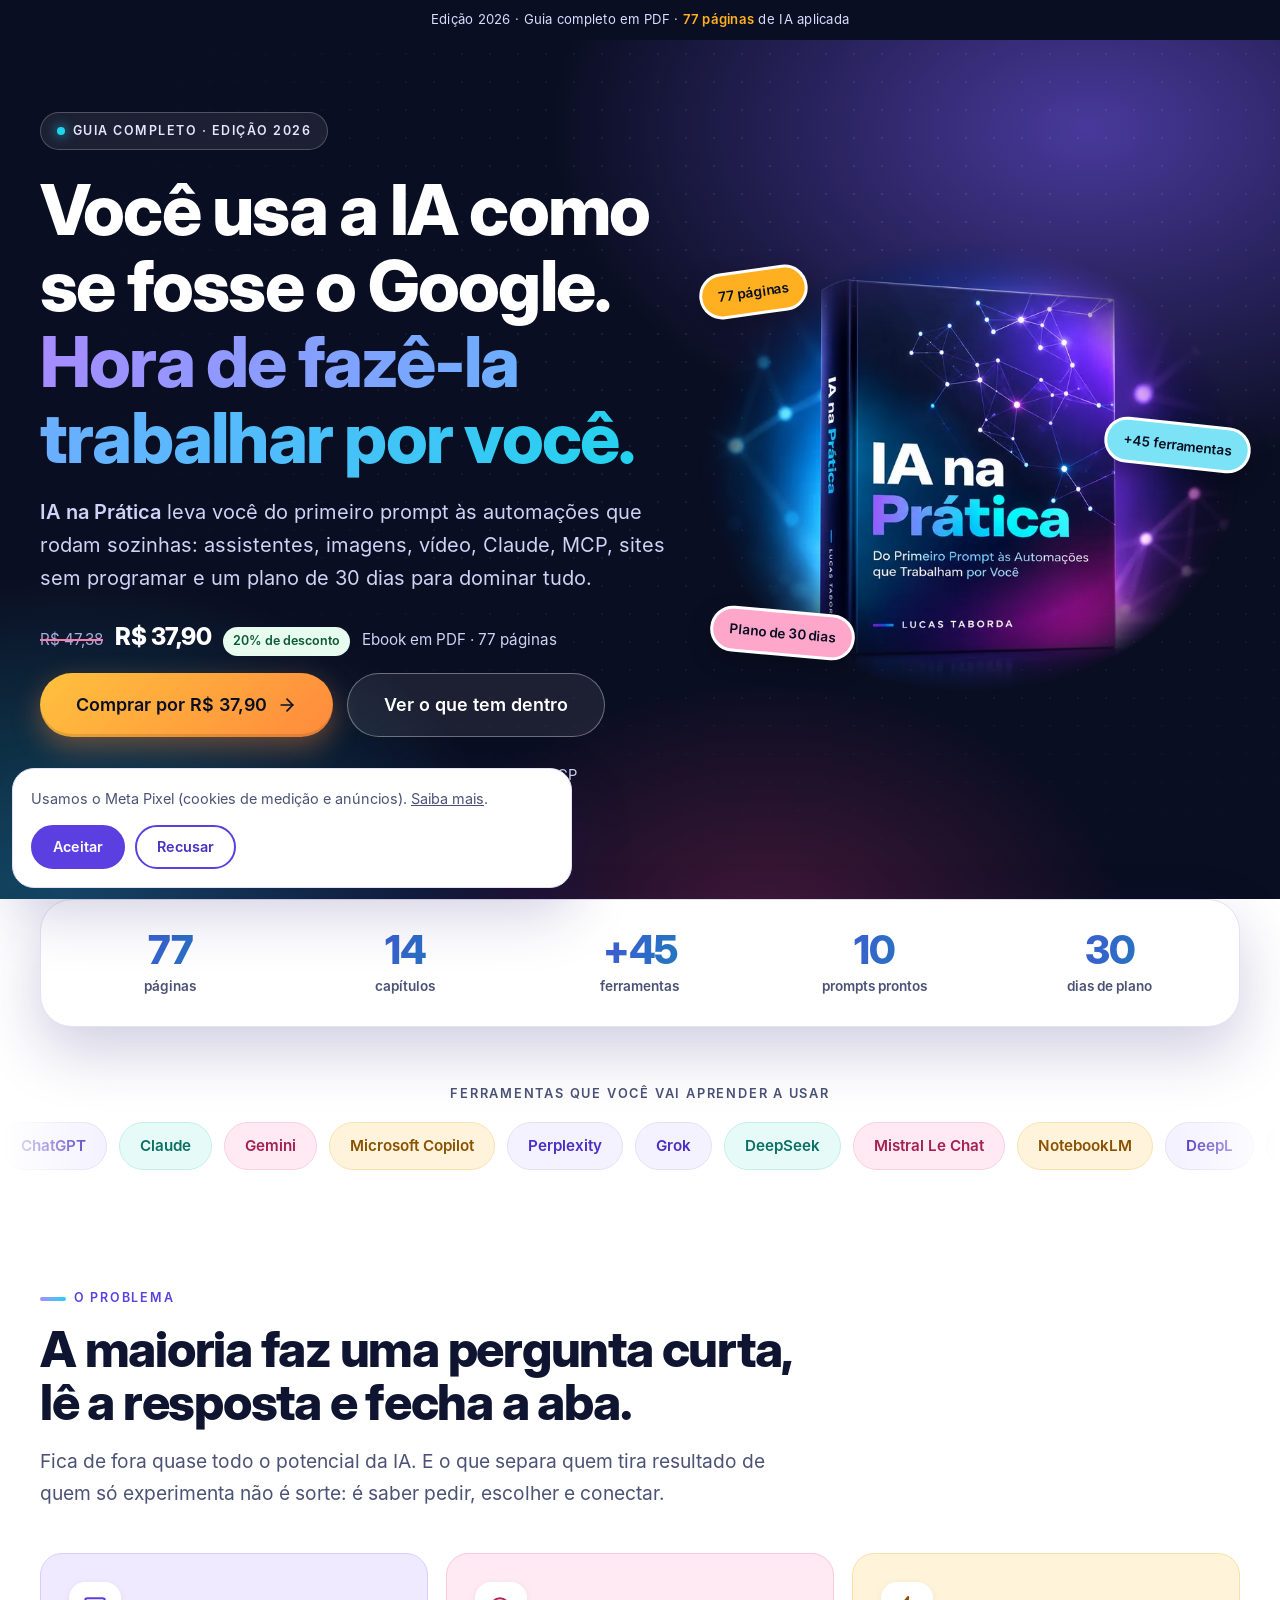
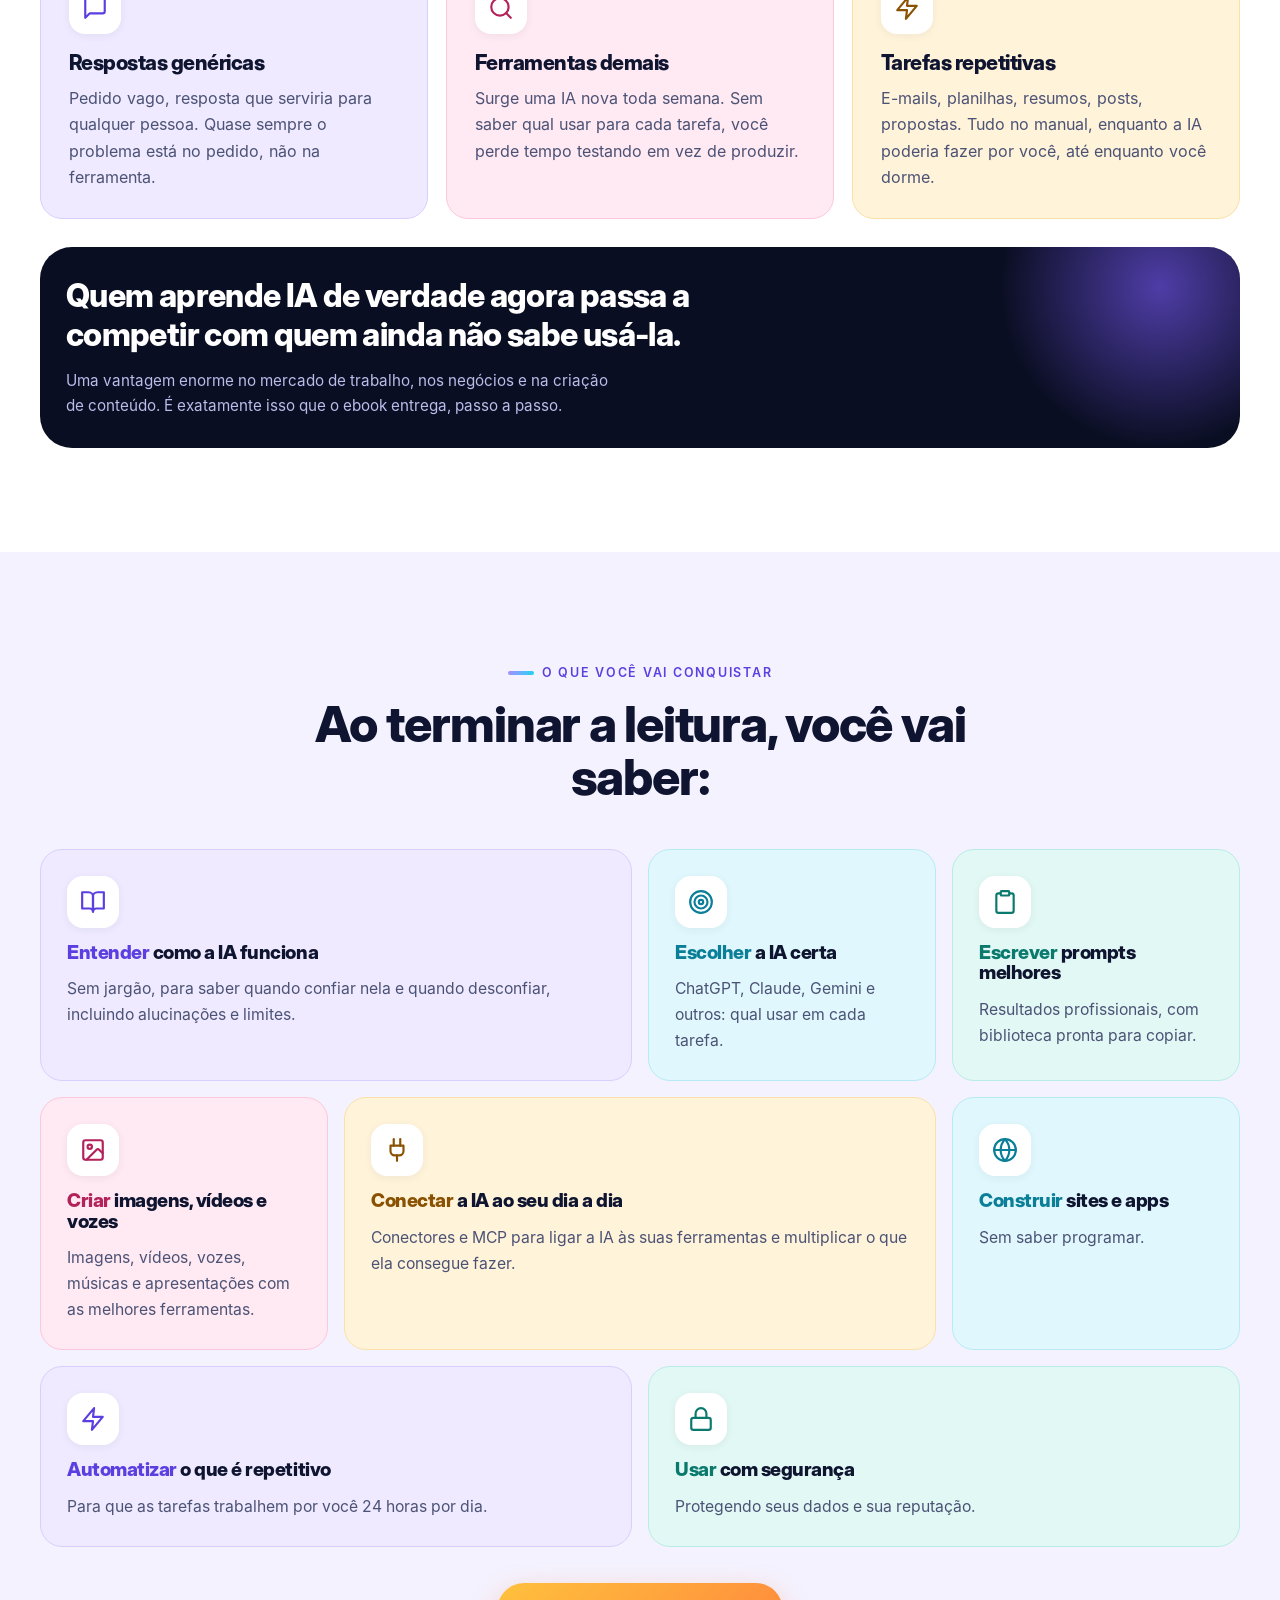
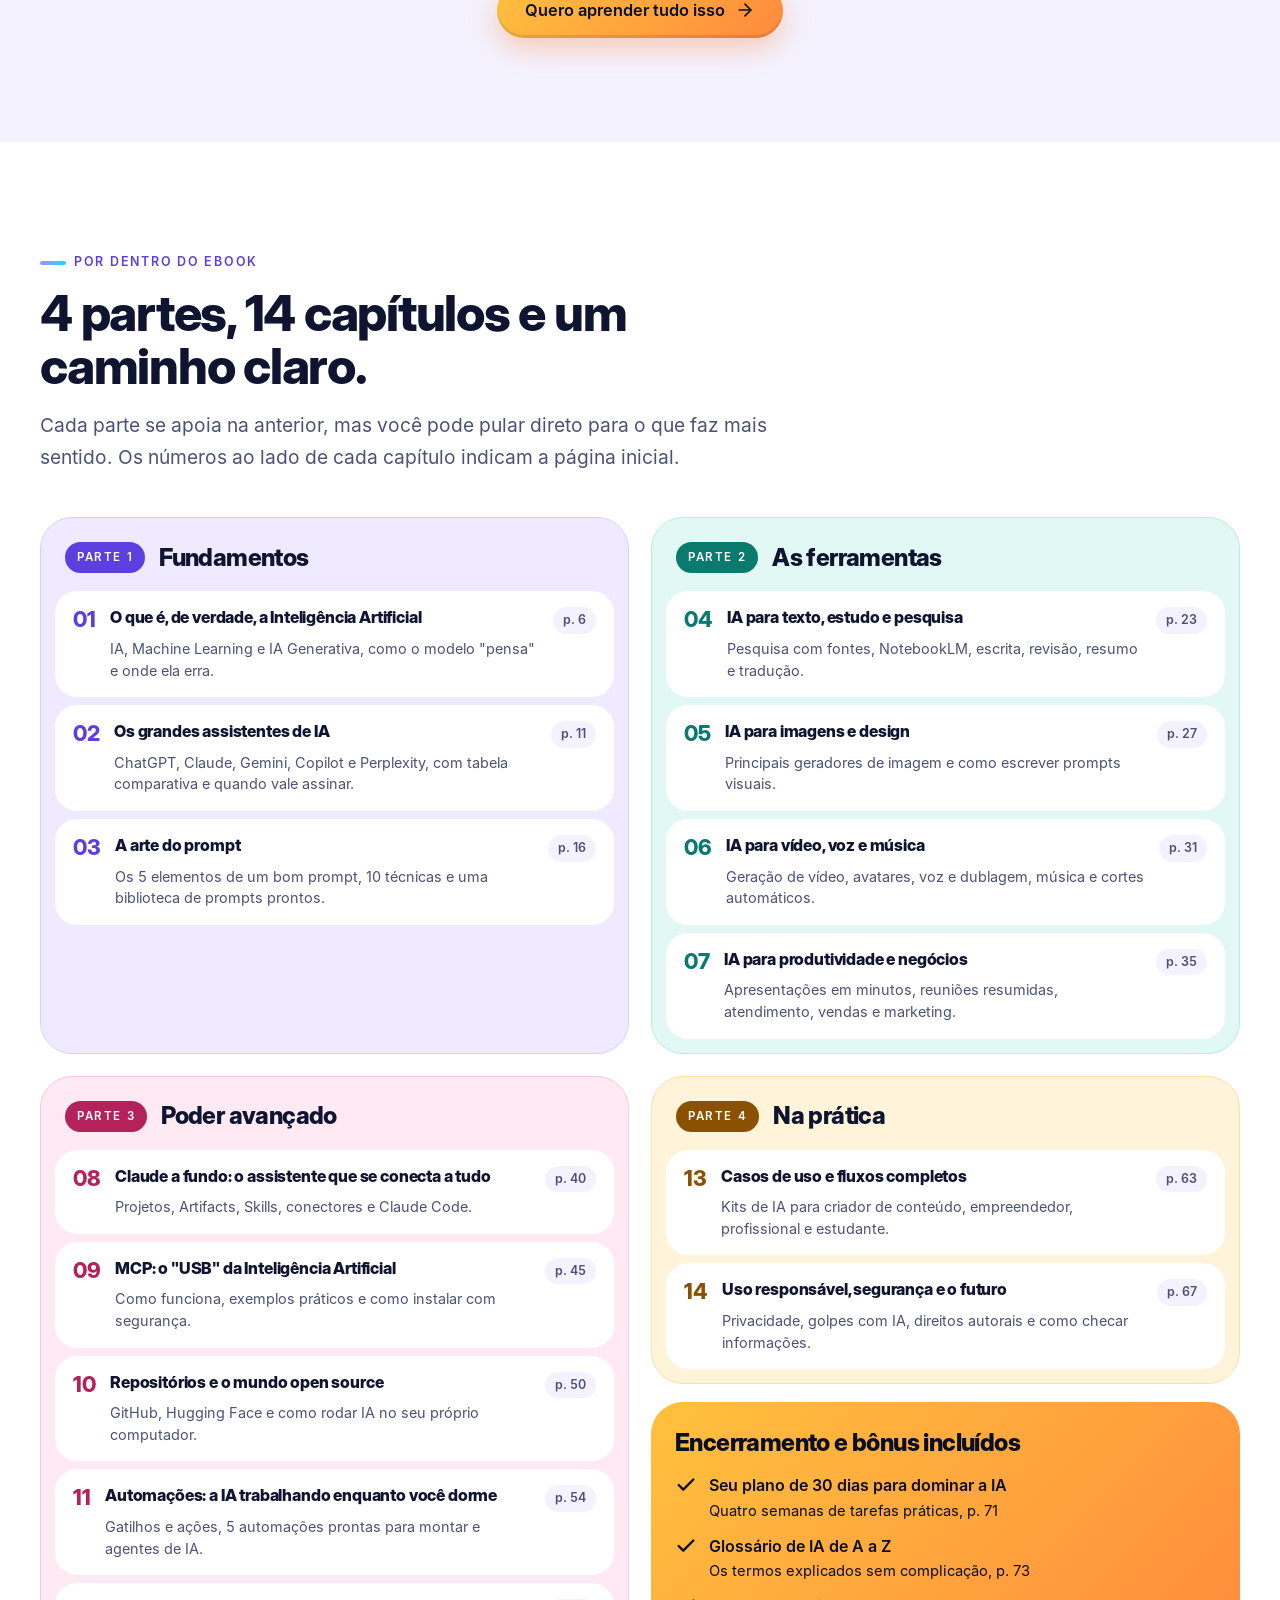
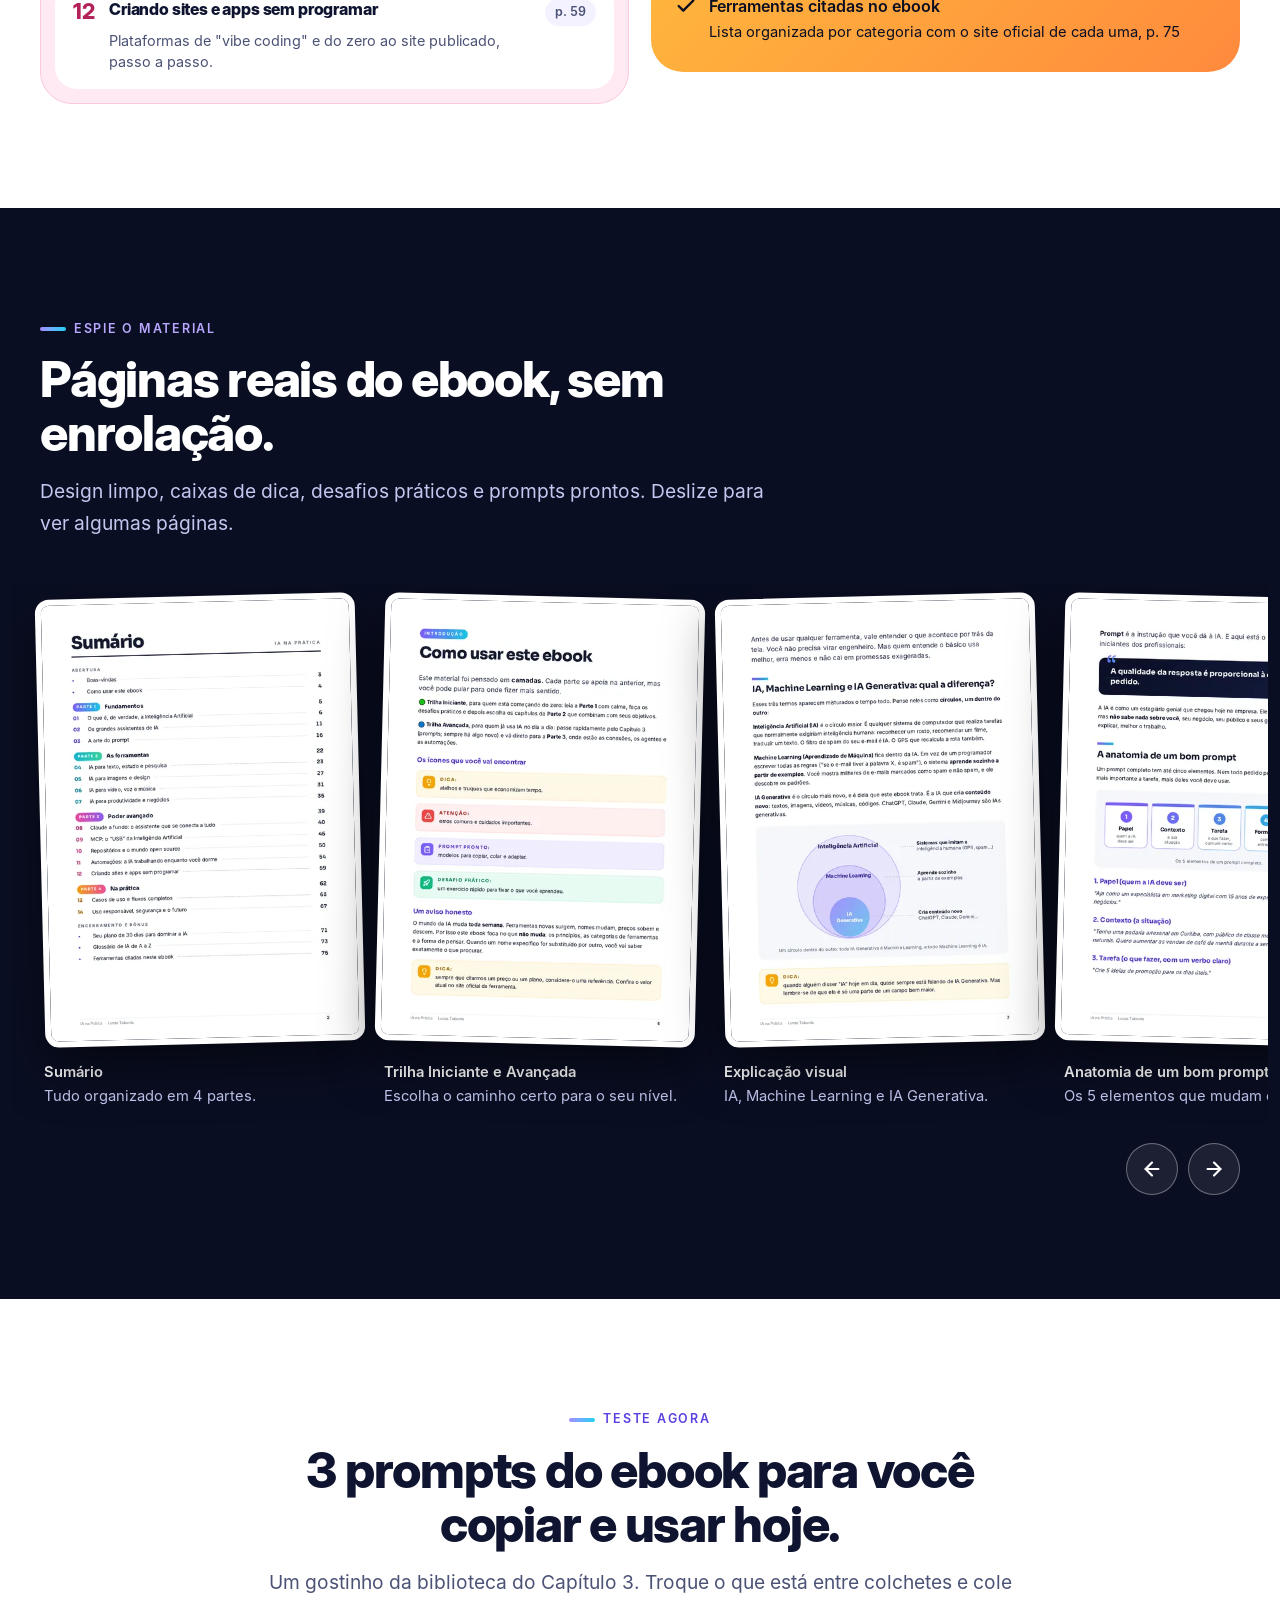
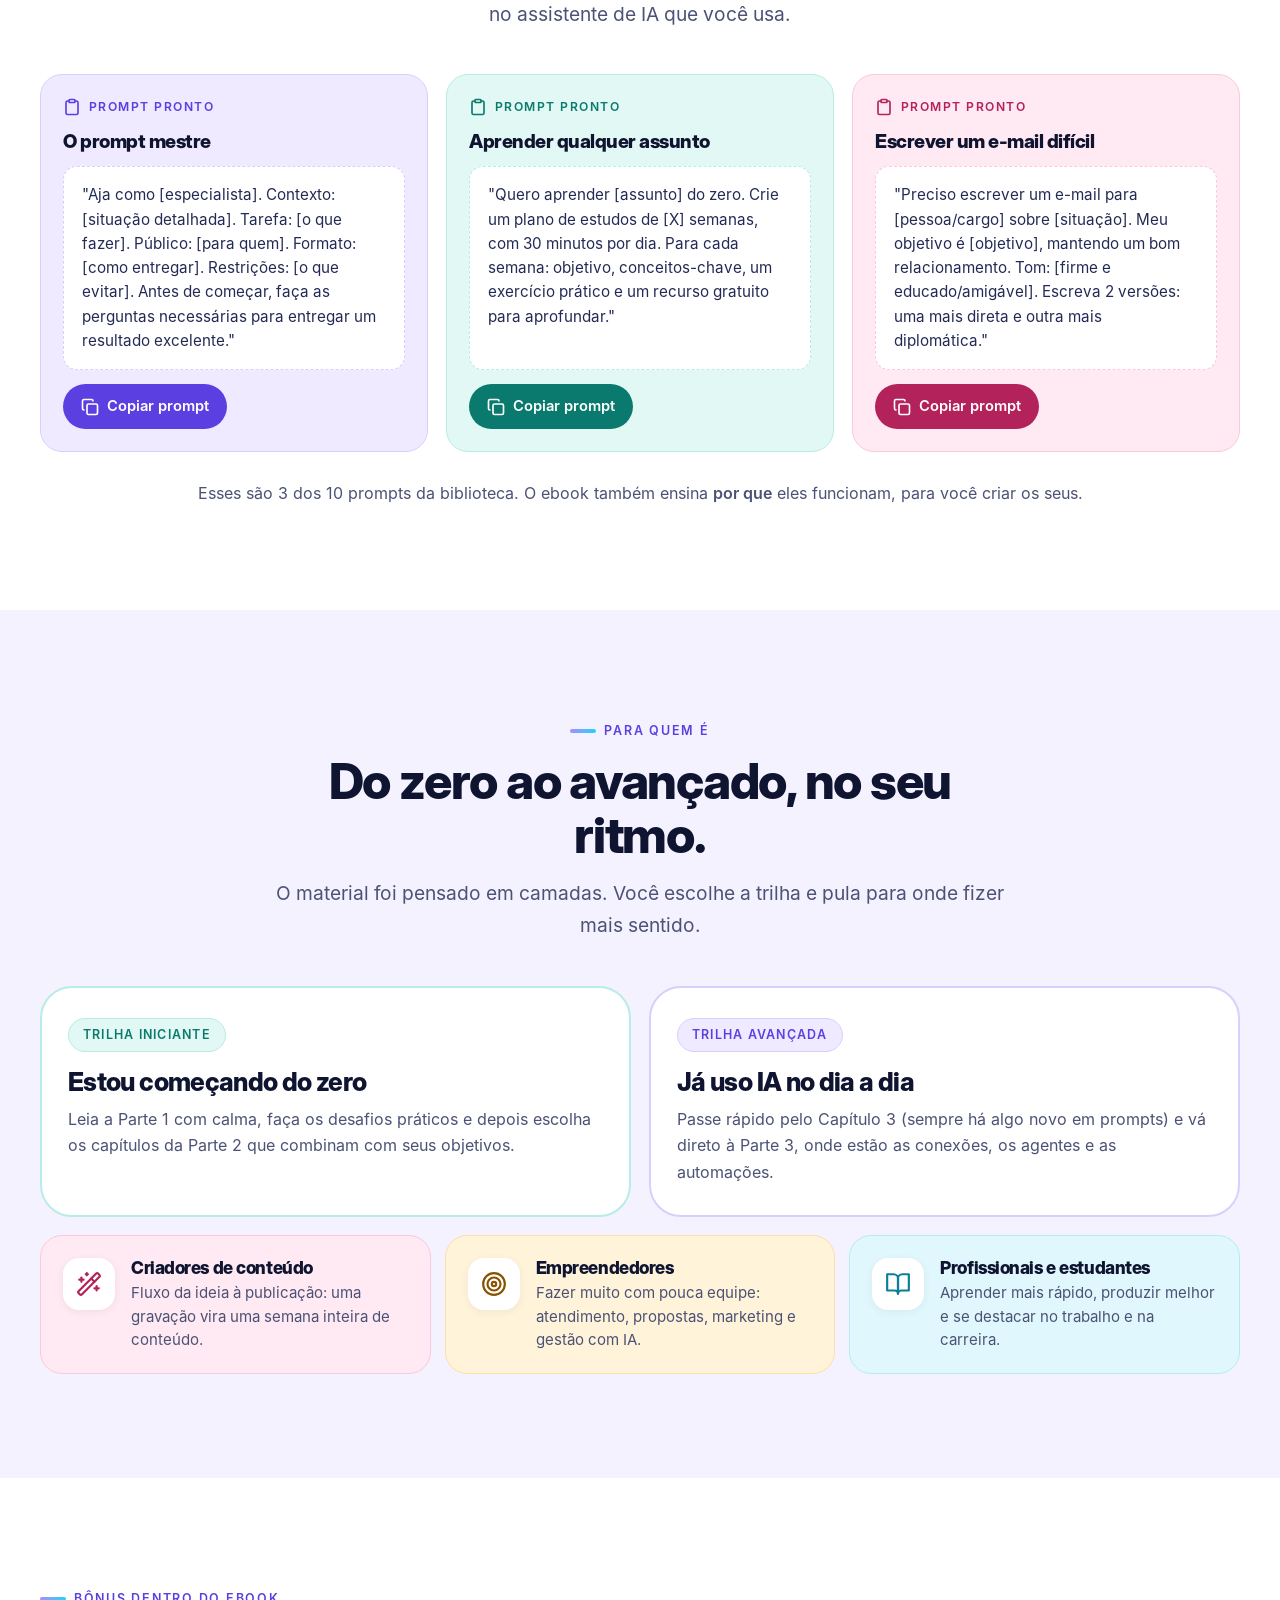
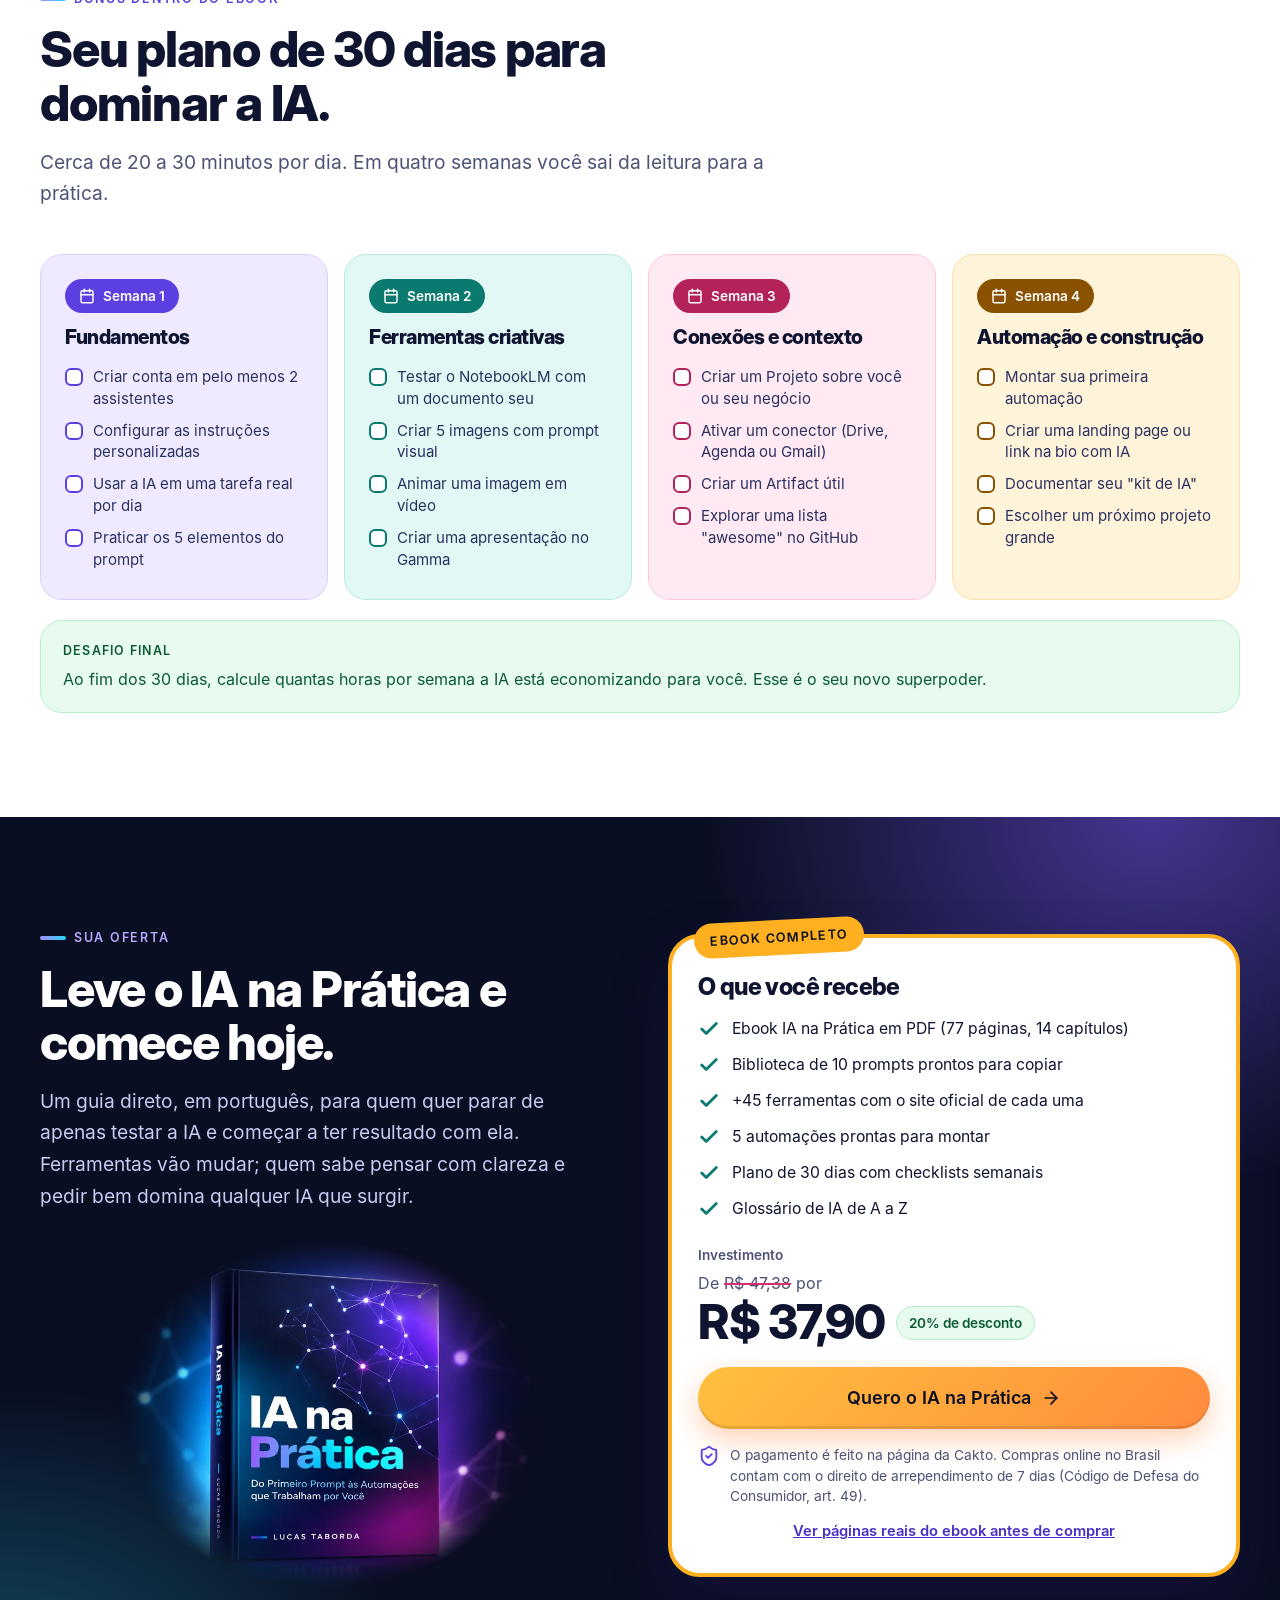
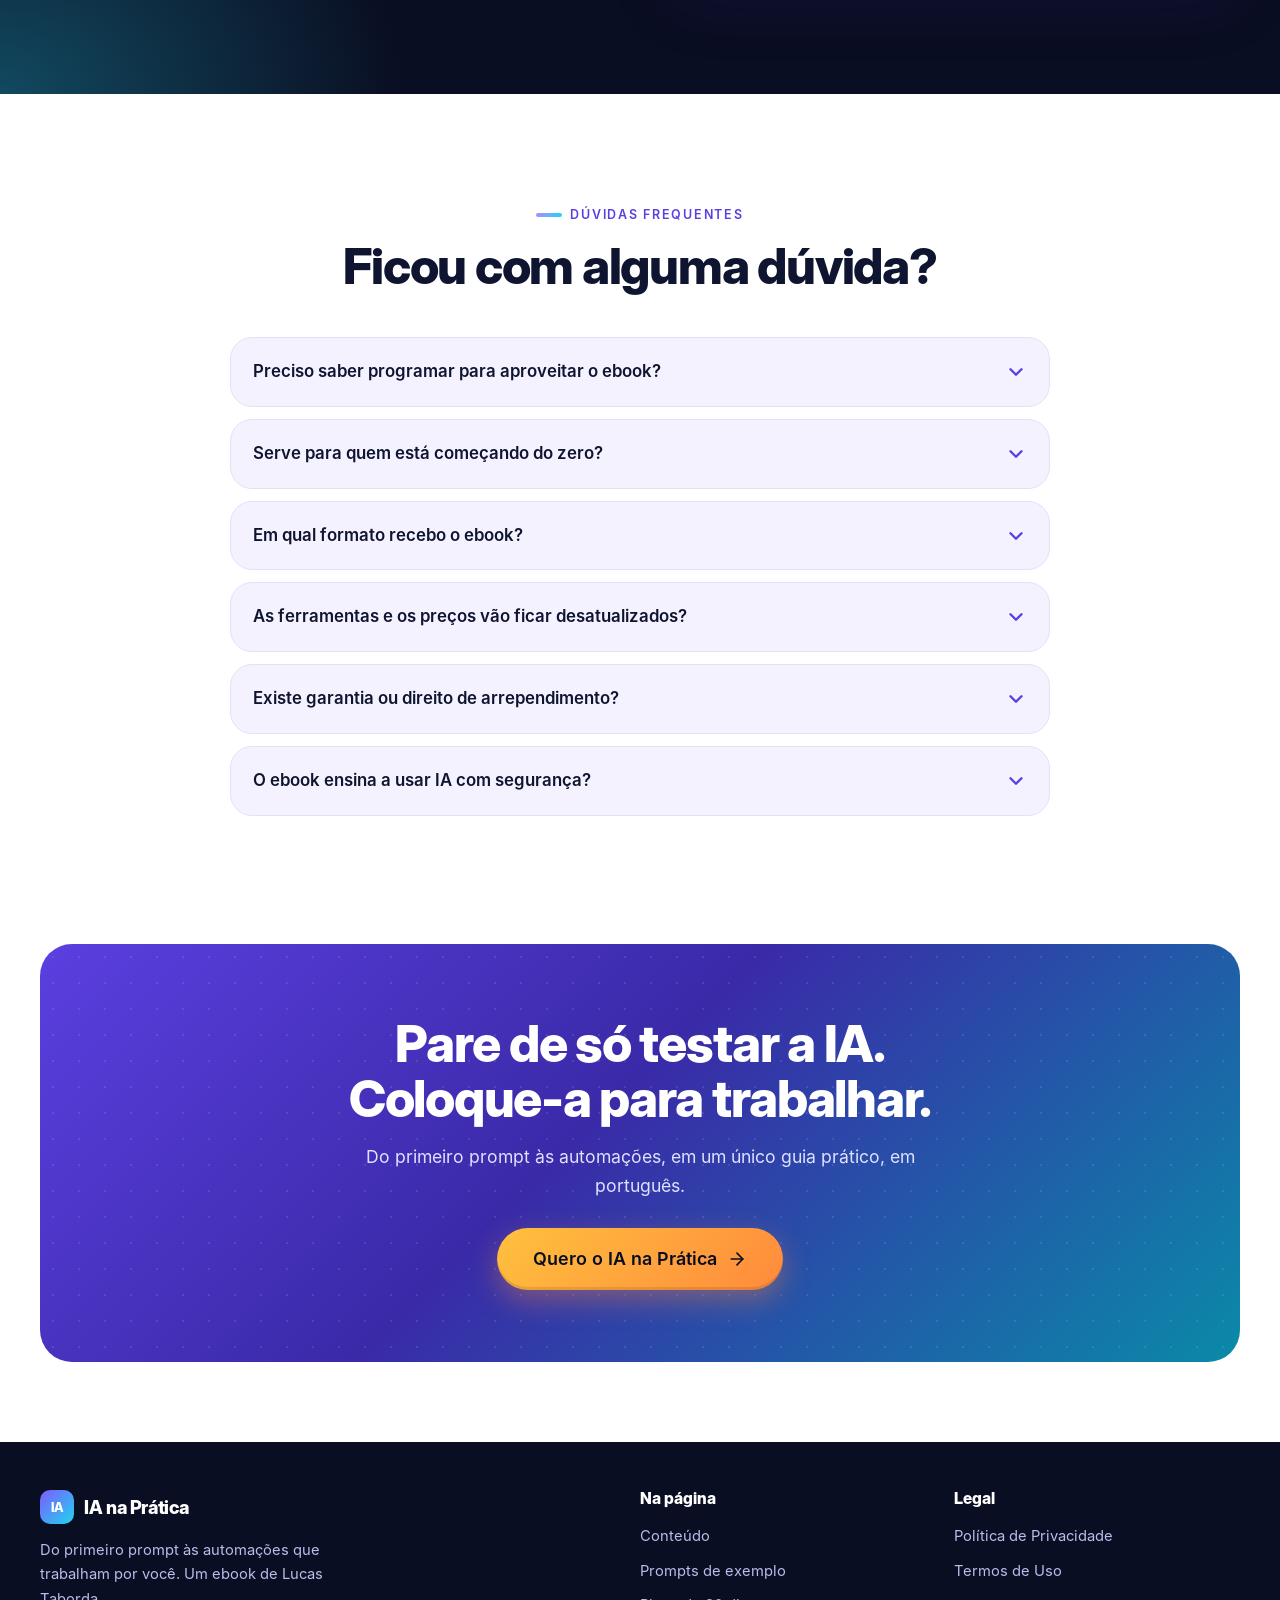
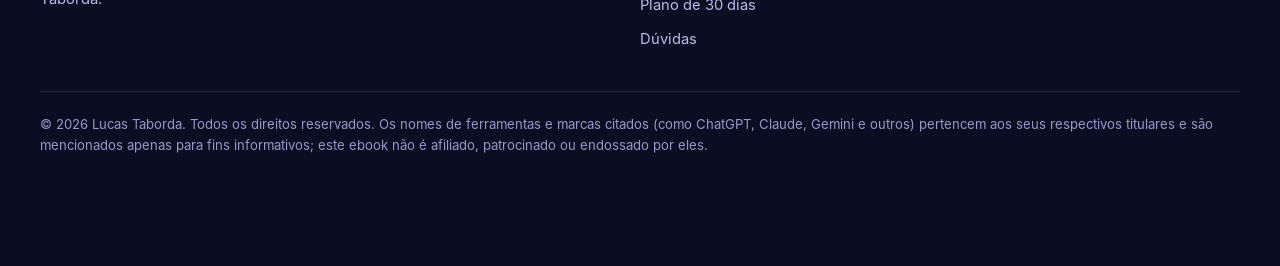
==== index.html @ 6c2cc197 "Define dominio provisorio workers.dev em canonical, OG, JSON-LD, robots e sitemap Co-Authored-By: Cl" ====
<!doctype html>
<html lang="pt-BR">
<head>
  <meta charset="utf-8">
  <meta name="viewport" content="width=device-width, initial-scale=1">
  <title>IA na Prática: ebook do primeiro prompt às automações com IA</title>
  <meta name="description" content="Guia completo de IA com 77 páginas, 14 capítulos, +45 ferramentas, prompts prontos, automações e plano de 30 dias. Por Lucas Taborda.">
  <meta name="author" content="Lucas Taborda">
  <meta name="theme-color" content="#0a0e22">
  <meta name="robots" content="index, follow, max-image-preview:large">
  <link rel="canonical" href="https://ia-napratica.ltabordaferrei.workers.dev/">

  <meta property="og:type" content="website">
  <meta property="og:locale" content="pt_BR">
  <meta property="og:site_name" content="IA na Prática">
  <meta property="og:title" content="IA na Prática: do primeiro prompt às automações que trabalham por você">
  <meta property="og:description" content="Guia completo de IA: 14 capítulos, +45 ferramentas, prompts prontos, automações e um plano de 30 dias. Por Lucas Taborda.">
  <meta property="og:url" content="https://ia-napratica.ltabordaferrei.workers.dev/">
  <meta property="og:image" content="https://ia-napratica.ltabordaferrei.workers.dev/assets/img/og.jpg">
  <meta property="og:image:width" content="1200">
  <meta property="og:image:height" content="630">
  <meta property="og:image:alt" content="Capa do ebook IA na Prática, de Lucas Taborda">
  <meta name="twitter:card" content="summary_large_image">
  <meta name="twitter:title" content="IA na Prática: do primeiro prompt às automações que trabalham por você">
  <meta name="twitter:description" content="Guia completo de IA: 14 capítulos, +45 ferramentas, prompts prontos, automações e plano de 30 dias.">
  <meta name="twitter:image" content="https://ia-napratica.ltabordaferrei.workers.dev/assets/img/og.jpg">

  <link rel="icon" href="assets/img/favicon.svg" type="image/svg+xml">
  <link rel="apple-touch-icon" href="assets/img/apple-touch-icon.png">

  <link rel="preload" href="assets/fonts/inter-display-800.woff" as="font" type="font/woff" crossorigin>
  <link rel="preload" href="assets/fonts/inter-400.woff" as="font" type="font/woff" crossorigin>
  <link rel="preload" as="image" type="image/webp" href="assets/img/hero-book-768.webp"
        imagesrcset="assets/img/hero-book-480.webp 480w, assets/img/hero-book-768.webp 768w, assets/img/hero-book-1080.webp 1080w"
        imagesizes="(min-width: 900px) 520px, 92vw" fetchpriority="high">
  <link rel="stylesheet" href="assets/css/styles.css">
  <script>document.documentElement.className += ' js';</script>

  <script type="application/ld+json">
  {
    "@context": "https://schema.org",
    "@graph": [
      {
        "@type": "Book",
        "@id": "https://ia-napratica.ltabordaferrei.workers.dev/#livro",
        "name": "IA na Prática: Do Primeiro Prompt às Automações que Trabalham por Você",
        "author": { "@type": "Person", "name": "Lucas Taborda" },
        "inLanguage": "pt-BR",
        "numberOfPages": 77,
        "bookFormat": "https://schema.org/EBook",
        "datePublished": "2026",
        "image": "https://ia-napratica.ltabordaferrei.workers.dev/assets/img/og.jpg",
        "description": "Guia completo de inteligência artificial em 14 capítulos: assistentes, prompts, imagens, vídeo, Claude, MCP, automações, criação de sites sem programar e plano de 30 dias.",
        "offers": { "@type": "Offer", "price": "37.90", "priceCurrency": "BRL", "availability": "https://schema.org/InStock", "url": "https://pay.cakto.com.br/87ne77g_1231084" }
      },
      {
        "@type": "FAQPage",
        "mainEntity": [
          { "@type": "Question", "name": "Preciso saber programar para aproveitar o ebook?", "acceptedAnswer": { "@type": "Answer", "text": "Não. O ebook foi escrito em camadas: a Trilha Iniciante começa do zero, sem jargão, e até o capítulo sobre criar sites e aplicativos mostra como fazer isso sem programar." } },
          { "@type": "Question", "name": "O ebook serve para quem está começando do zero?", "acceptedAnswer": { "@type": "Answer", "text": "Sim. A Parte 1 explica como a IA funciona, apresenta os principais assistentes e ensina a escrever bons prompts. Quem já usa IA pode seguir a Trilha Avançada e ir direto para conexões, MCP e automações." } },
          { "@type": "Question", "name": "Em qual formato recebo o ebook?", "acceptedAnswer": { "@type": "Answer", "text": "O ebook é um arquivo PDF, que você lê no celular, tablet ou computador. A liberação do acesso é feita pela plataforma de pagamento após a compra." } },
          { "@type": "Question", "name": "As ferramentas e os preços vão ficar desatualizados?", "acceptedAnswer": { "@type": "Answer", "text": "O mundo da IA muda toda semana, por isso o ebook foca no que não muda: princípios, categorias de ferramentas e a forma de pensar. Quando um nome específico for substituído, você saberá exatamente o que procurar. Preços citados são referência e devem ser conferidos no site oficial de cada ferramenta." } },
          { "@type": "Question", "name": "Existe garantia ou direito de arrependimento?", "acceptedAnswer": { "@type": "Answer", "text": "Compras feitas pela internet no Brasil contam com o direito de arrependimento de 7 dias previsto no Código de Defesa do Consumidor (art. 49). Confira as condições na página de pagamento." } },
          { "@type": "Question", "name": "O ebook ensina a usar IA com segurança?", "acceptedAnswer": { "@type": "Answer", "text": "Sim. O capítulo 14 trata de privacidade, o que nunca colar em uma IA, golpes com IA, direitos autorais e como checar informações." } }
        ]
      }
    ]
  }
  </script>
</head>
<body>
  <a class="skip" href="#conteudo-principal">Pular para o conteúdo</a>

  <!-- Sprite de ícones (estilo Lucide) -->
  <svg width="0" height="0" style="position:absolute" aria-hidden="true" focusable="false">
    <symbol id="i-check" viewBox="0 0 24 24"><path d="M20 6 9 17l-5-5"/></symbol>
    <symbol id="i-arrow" viewBox="0 0 24 24"><path d="M5 12h14"/><path d="m12 5 7 7-7 7"/></symbol>
    <symbol id="i-chev" viewBox="0 0 24 24"><path d="m6 9 6 6 6-6"/></symbol>
    <symbol id="i-copy" viewBox="0 0 24 24"><rect width="14" height="14" x="8" y="8" rx="2"/><path d="M4 16c-1.1 0-2-.9-2-2V4c0-1.1.9-2 2-2h10c1.1 0 2 .9 2 2"/></symbol>
    <symbol id="i-book" viewBox="0 0 24 24"><path d="M2 3h6a4 4 0 0 1 4 4v14a3 3 0 0 0-3-3H2z"/><path d="M22 3h-6a4 4 0 0 0-4 4v14a3 3 0 0 1 3-3h7z"/></symbol>
    <symbol id="i-shield" viewBox="0 0 24 24"><path d="M20 13c0 5-3.5 7.5-7.66 8.95a1 1 0 0 1-.67-.01C7.5 20.5 4 18 4 13V6a1 1 0 0 1 1-1c2 0 4.5-1.2 6.24-2.72a1.17 1.17 0 0 1 1.52 0C14.51 3.81 17 5 19 5a1 1 0 0 1 1 1z"/><path d="m9 12 2 2 4-4"/></symbol>
    <symbol id="i-clip" viewBox="0 0 24 24"><rect width="8" height="4" x="8" y="2" rx="1"/><path d="M16 4h2a2 2 0 0 1 2 2v14a2 2 0 0 1-2 2H6a2 2 0 0 1-2-2V6a2 2 0 0 1 2-2h2"/></symbol>
    <symbol id="i-image" viewBox="0 0 24 24"><rect width="18" height="18" x="3" y="3" rx="2"/><circle cx="9" cy="9" r="2"/><path d="m21 15-3.086-3.086a2 2 0 0 0-2.828 0L6 21"/></symbol>
    <symbol id="i-globe" viewBox="0 0 24 24"><circle cx="12" cy="12" r="10"/><path d="M12 2a14.5 14.5 0 0 0 0 20 14.5 14.5 0 0 0 0-20"/><path d="M2 12h20"/></symbol>
    <symbol id="i-plug" viewBox="0 0 24 24"><path d="M12 22v-5"/><path d="M9 8V2"/><path d="M15 8V2"/><path d="M18 8v5a4 4 0 0 1-4 4h-4a4 4 0 0 1-4-4V8z"/></symbol>
    <symbol id="i-lock" viewBox="0 0 24 24"><rect width="18" height="11" x="3" y="11" rx="2"/><path d="M7 11V7a5 5 0 0 1 10 0v4"/></symbol>
    <symbol id="i-search" viewBox="0 0 24 24"><circle cx="11" cy="11" r="8"/><path d="m21 21-4.3-4.3"/></symbol>
    <symbol id="i-wand" viewBox="0 0 24 24"><path d="m21.64 3.64-1.28-1.28a1.21 1.21 0 0 0-1.72 0L2.36 18.64a1.21 1.21 0 0 0 0 1.72l1.28 1.28a1.2 1.2 0 0 0 1.72 0L21.64 5.36a1.2 1.2 0 0 0 0-1.72"/><path d="m14 7 3 3"/><path d="M5 6v4"/><path d="M19 14v4"/><path d="M10 2v2"/><path d="M7 8H3"/><path d="M21 16h-4"/><path d="M11 3H9"/></symbol>
    <symbol id="i-cal" viewBox="0 0 24 24"><path d="M8 2v4"/><path d="M16 2v4"/><rect width="18" height="18" x="3" y="4" rx="2"/><path d="M3 10h18"/></symbol>
    <symbol id="i-zap" viewBox="0 0 24 24"><path d="M13 2 3 14h9l-1 8 10-12h-9z"/></symbol>
    <symbol id="i-msg" viewBox="0 0 24 24"><path d="M21 15a2 2 0 0 1-2 2H7l-4 4V5a2 2 0 0 1 2-2h14a2 2 0 0 1 2 2z"/></symbol>
    <symbol id="i-target" viewBox="0 0 24 24"><circle cx="12" cy="12" r="10"/><circle cx="12" cy="12" r="6"/><circle cx="12" cy="12" r="2"/></symbol>
    <symbol id="i-file" viewBox="0 0 24 24"><path d="M15 2H6a2 2 0 0 0-2 2v16a2 2 0 0 0 2 2h12a2 2 0 0 0 2-2V7z"/><path d="M14 2v4a2 2 0 0 0 2 2h4"/><path d="M10 9H8"/><path d="M16 13H8"/><path d="M16 17H8"/></symbol>
  </svg>

  <div class="topbar">Edição 2026 · Guia completo em PDF · <b>77 páginas</b> de IA aplicada</div>


  <main id="conteudo-principal">

    <!-- ============ HERO ============ -->
    <section class="hero" id="topo" aria-labelledby="h1">
      <div class="container hero-grid">
        <div class="hero-copy">
          <span class="pill"><i aria-hidden="true"></i> Guia completo · Edição 2026</span>
          <h1 id="h1">Você usa a IA como se fosse o Google. <span class="grad-text">Hora de fazê-la trabalhar por você.</span></h1>
          <p class="sub"><strong>IA na Prática</strong> leva você do primeiro prompt às automações que rodam sozinhas: assistentes, imagens, vídeo, Claude, MCP, sites sem programar e um plano de 30 dias para dominar tudo.</p>

          <p class="hero-offer" data-price-wrap><s data-price-old>R$ 47,38</s> <strong data-price>R$ 37,90</strong> <span class="off" data-discount>20% de desconto</span> <span class="fmt">Ebook em PDF · 77 páginas</span></p>

          <div class="hero-ctas">
            <a class="btn btn-cta btn-lg" href="https://pay.cakto.com.br/87ne77g_1231084" target="_blank" rel="noopener" data-buy><span>Comprar por R$ <span data-price-num>37,90</span></span> <svg aria-hidden="true"><use href="#i-arrow"/></svg></a>
            <a class="btn btn-ghost btn-lg" href="#conteudo">Ver o que tem dentro</a>
          </div>


          <ul class="hero-points">
            <li><svg aria-hidden="true" viewBox="0 0 24 24"><use href="#i-check"/></svg> 14 capítulos</li>
            <li><svg aria-hidden="true" viewBox="0 0 24 24"><use href="#i-check"/></svg> Prompts prontos para copiar</li>
            <li><svg aria-hidden="true" viewBox="0 0 24 24"><use href="#i-check"/></svg> Automações e MCP</li>
          </ul>
          <p class="hero-note">Ebook digital em PDF · por Lucas Taborda · pagamento na página da Cakto</p>
        </div>

        <div class="hero-art">
          <span class="sticker s1">77 páginas</span>
          <span class="sticker s2">+45 ferramentas</span>
          <span class="sticker s3">Plano de 30 dias</span>
          <img src="assets/img/hero-book-768.webp"
               srcset="assets/img/hero-book-480.webp 480w, assets/img/hero-book-768.webp 768w, assets/img/hero-book-1080.webp 1080w"
               sizes="(min-width: 900px) 520px, 92vw"
               width="1080" height="900" fetchpriority="high"
               alt="Capa do ebook IA na Prática: Do Primeiro Prompt às Automações que Trabalham por Você, de Lucas Taborda">
        </div>
      </div>
    </section>

    <!-- ============ NÚMEROS ============ -->
    <section class="stats" aria-label="O ebook em números">
      <div class="container">
        <div class="stats-card">
          <div class="stat"><b>77</b><span>páginas</span></div>
          <div class="stat"><b>14</b><span>capítulos</span></div>
          <div class="stat"><b>+45</b><span>ferramentas</span></div>
          <div class="stat"><b>10</b><span>prompts prontos</span></div>
          <div class="stat"><b>30</b><span>dias de plano</span></div>
        </div>
      </div>
    </section>

    <!-- ============ FERRAMENTAS ============ -->
    <section class="marquee" aria-label="Ferramentas abordadas no ebook">
      <p>Ferramentas que você vai aprender a usar</p>
      <div class="marquee-wrap">
        <div class="marquee-track" id="marquee">
          <span>ChatGPT</span><span>Claude</span><span>Gemini</span><span>Microsoft Copilot</span><span>Perplexity</span><span>Grok</span><span>DeepSeek</span><span>Mistral Le Chat</span><span>NotebookLM</span><span>DeepL</span><span>Midjourney</span><span>Ideogram</span><span>Leonardo.ai</span><span>Flux</span><span>Canva</span><span>Adobe Firefly</span><span>Veo</span><span>Sora</span><span>Runway</span><span>Kling</span><span>HeyGen</span><span>Synthesia</span><span>ElevenLabs</span><span>Suno</span><span>CapCut</span><span>Gamma</span><span>Zapier</span><span>Make</span><span>n8n</span><span>Lovable</span><span>Bolt</span><span>v0</span><span>Replit</span><span>Cursor</span><span>Claude Code</span><span>GitHub</span><span>Hugging Face</span><span>Ollama</span><span>LM Studio</span>
        </div>
      </div>
    </section>

    <!-- ============ PROBLEMA ============ -->
    <section class="section problem" id="problema" aria-labelledby="h-problema">
      <div class="container">
        <div class="section-head reveal">
          <span class="eyebrow">O problema</span>
          <h2 class="h2" id="h-problema">A maioria faz uma pergunta curta, lê a resposta e fecha a aba.</h2>
          <p class="lead">Fica de fora quase todo o potencial da IA. E o que separa quem tira resultado de quem só experimenta não é sorte: é saber pedir, escolher e conectar.</p>
        </div>

        <div class="cards-3">
          <article class="p-card reveal" data-c="violet">
            <span class="ico"><svg aria-hidden="true" viewBox="0 0 24 24"><use href="#i-msg"/></svg></span>
            <h3>Respostas genéricas</h3>
            <p>Pedido vago, resposta que serviria para qualquer pessoa. Quase sempre o problema está no pedido, não na ferramenta.</p>
          </article>
          <article class="p-card reveal" data-c="pink" style="--d:.08s">
            <span class="ico"><svg aria-hidden="true" viewBox="0 0 24 24"><use href="#i-search"/></svg></span>
            <h3>Ferramentas demais</h3>
            <p>Surge uma IA nova toda semana. Sem saber qual usar para cada tarefa, você perde tempo testando em vez de produzir.</p>
          </article>
          <article class="p-card reveal" data-c="amber" style="--d:.16s">
            <span class="ico"><svg aria-hidden="true" viewBox="0 0 24 24"><use href="#i-zap"/></svg></span>
            <h3>Tarefas repetitivas</h3>
            <p>E-mails, planilhas, resumos, posts, propostas. Tudo no manual, enquanto a IA poderia fazer por você, até enquanto você dorme.</p>
          </article>
        </div>

        <div class="bridge reveal">
          <p>Quem aprende IA de verdade agora passa a competir com quem ainda não sabe usá-la.</p>
          <small>Uma vantagem enorme no mercado de trabalho, nos negócios e na criação de conteúdo. É exatamente isso que o ebook entrega, passo a passo.</small>
        </div>
      </div>
    </section>

    <!-- ============ BENEFÍCIOS ============ -->
    <section class="section benefits" id="beneficios" aria-labelledby="h-benef">
      <div class="container">
        <div class="section-head center reveal">
          <span class="eyebrow">O que você vai conquistar</span>
          <h2 class="h2" id="h-benef">Ao terminar a leitura, você vai saber:</h2>
        </div>

        <div class="bento">
          <article class="b-card reveal wide" data-c="violet">
            <span class="ico"><svg aria-hidden="true" viewBox="0 0 24 24"><use href="#i-book"/></svg></span>
            <h3><em>Entender</em> como a IA funciona</h3>
            <p>Sem jargão, para saber quando confiar nela e quando desconfiar, incluindo alucinações e limites.</p>
          </article>
          <article class="b-card reveal" data-c="cyan" style="--d:.05s">
            <span class="ico"><svg aria-hidden="true" viewBox="0 0 24 24"><use href="#i-target"/></svg></span>
            <h3><em>Escolher</em> a IA certa</h3>
            <p>ChatGPT, Claude, Gemini e outros: qual usar em cada tarefa.</p>
          </article>
          <article class="b-card reveal" data-c="teal" style="--d:.1s">
            <span class="ico"><svg aria-hidden="true" viewBox="0 0 24 24"><use href="#i-clip"/></svg></span>
            <h3><em>Escrever</em> prompts melhores</h3>
            <p>Resultados profissionais, com biblioteca pronta para copiar.</p>
          </article>
          <article class="b-card reveal" data-c="pink">
            <span class="ico"><svg aria-hidden="true" viewBox="0 0 24 24"><use href="#i-image"/></svg></span>
            <h3><em>Criar</em> imagens, vídeos e vozes</h3>
            <p>Imagens, vídeos, vozes, músicas e apresentações com as melhores ferramentas.</p>
          </article>
          <article class="b-card reveal wide" data-c="amber" style="--d:.05s">
            <span class="ico"><svg aria-hidden="true" viewBox="0 0 24 24"><use href="#i-plug"/></svg></span>
            <h3><em>Conectar</em> a IA ao seu dia a dia</h3>
            <p>Conectores e MCP para ligar a IA às suas ferramentas e multiplicar o que ela consegue fazer.</p>
          </article>
          <article class="b-card reveal" data-c="cyan">
            <span class="ico"><svg aria-hidden="true" viewBox="0 0 24 24"><use href="#i-globe"/></svg></span>
            <h3><em>Construir</em> sites e apps</h3>
            <p>Sem saber programar.</p>
          </article>
          <article class="b-card reveal wide" data-c="violet" style="--d:.1s">
            <span class="ico"><svg aria-hidden="true" viewBox="0 0 24 24"><use href="#i-zap"/></svg></span>
            <h3><em>Automatizar</em> o que é repetitivo</h3>
            <p>Para que as tarefas trabalhem por você 24 horas por dia.</p>
          </article>
          <article class="b-card reveal wide" data-c="teal" style="--d:.05s">
            <span class="ico"><svg aria-hidden="true" viewBox="0 0 24 24"><use href="#i-lock"/></svg></span>
            <h3><em>Usar</em> com segurança</h3>
            <p>Protegendo seus dados e sua reputação.</p>
          </article>
        </div>

        <p style="text-align:center;margin-top:36px"><a class="btn btn-cta" href="https://pay.cakto.com.br/87ne77g_1231084" target="_blank" rel="noopener" data-buy>Quero aprender tudo isso <svg aria-hidden="true"><use href="#i-arrow"/></svg></a></p>
      </div>
    </section>

    <!-- ============ CONTEÚDO ============ -->
    <section class="section" id="conteudo" aria-labelledby="h-cont">
      <div class="container">
        <div class="section-head reveal">
          <span class="eyebrow">Por dentro do ebook</span>
          <h2 class="h2" id="h-cont">4 partes, 14 capítulos e um caminho claro.</h2>
          <p class="lead">Cada parte se apoia na anterior, mas você pode pular direto para o que faz mais sentido. Os números ao lado de cada capítulo indicam a página inicial.</p>
        </div>

        <div class="parts">
          <article class="part reveal" data-c="violet">
            <header class="part-head"><span class="part-tag">Parte 1</span><h3>Fundamentos</h3></header>
            <div class="chapters">
              <div class="chapter"><span class="n">01</span><h4>O que é, de verdade, a Inteligência Artificial</h4><span class="pg">p. 6</span><p>IA, Machine Learning e IA Generativa, como o modelo "pensa" e onde ela erra.</p></div>
              <div class="chapter"><span class="n">02</span><h4>Os grandes assistentes de IA</h4><span class="pg">p. 11</span><p>ChatGPT, Claude, Gemini, Copilot e Perplexity, com tabela comparativa e quando vale assinar.</p></div>
              <div class="chapter"><span class="n">03</span><h4>A arte do prompt</h4><span class="pg">p. 16</span><p>Os 5 elementos de um bom prompt, 10 técnicas e uma biblioteca de prompts prontos.</p></div>
            </div>
          </article>

          <article class="part reveal" data-c="teal" style="--d:.06s">
            <header class="part-head"><span class="part-tag">Parte 2</span><h3>As ferramentas</h3></header>
            <div class="chapters">
              <div class="chapter"><span class="n">04</span><h4>IA para texto, estudo e pesquisa</h4><span class="pg">p. 23</span><p>Pesquisa com fontes, NotebookLM, escrita, revisão, resumo e tradução.</p></div>
              <div class="chapter"><span class="n">05</span><h4>IA para imagens e design</h4><span class="pg">p. 27</span><p>Principais geradores de imagem e como escrever prompts visuais.</p></div>
              <div class="chapter"><span class="n">06</span><h4>IA para vídeo, voz e música</h4><span class="pg">p. 31</span><p>Geração de vídeo, avatares, voz e dublagem, música e cortes automáticos.</p></div>
              <div class="chapter"><span class="n">07</span><h4>IA para produtividade e negócios</h4><span class="pg">p. 35</span><p>Apresentações em minutos, reuniões resumidas, atendimento, vendas e marketing.</p></div>
            </div>
          </article>

          <article class="part reveal" data-c="pink">
            <header class="part-head"><span class="part-tag">Parte 3</span><h3>Poder avançado</h3></header>
            <div class="chapters">
              <div class="chapter"><span class="n">08</span><h4>Claude a fundo: o assistente que se conecta a tudo</h4><span class="pg">p. 40</span><p>Projetos, Artifacts, Skills, conectores e Claude Code.</p></div>
              <div class="chapter"><span class="n">09</span><h4>MCP: o "USB" da Inteligência Artificial</h4><span class="pg">p. 45</span><p>Como funciona, exemplos práticos e como instalar com segurança.</p></div>
              <div class="chapter"><span class="n">10</span><h4>Repositórios e o mundo open source</h4><span class="pg">p. 50</span><p>GitHub, Hugging Face e como rodar IA no seu próprio computador.</p></div>
              <div class="chapter"><span class="n">11</span><h4>Automações: a IA trabalhando enquanto você dorme</h4><span class="pg">p. 54</span><p>Gatilhos e ações, 5 automações prontas para montar e agentes de IA.</p></div>
              <div class="chapter"><span class="n">12</span><h4>Criando sites e apps sem programar</h4><span class="pg">p. 59</span><p>Plataformas de "vibe coding" e do zero ao site publicado, passo a passo.</p></div>
            </div>
          </article>

          <div class="stack">
          <article class="part reveal" data-c="amber" style="--d:.06s">
            <header class="part-head"><span class="part-tag">Parte 4</span><h3>Na prática</h3></header>
            <div class="chapters">
              <div class="chapter"><span class="n">13</span><h4>Casos de uso e fluxos completos</h4><span class="pg">p. 63</span><p>Kits de IA para criador de conteúdo, empreendedor, profissional e estudante.</p></div>
              <div class="chapter"><span class="n">14</span><h4>Uso responsável, segurança e o futuro</h4><span class="pg">p. 67</span><p>Privacidade, golpes com IA, direitos autorais e como checar informações.</p></div>
            </div>
          </article>

        <aside class="bonus reveal" aria-labelledby="h-bonus">
          <h3 id="h-bonus">Encerramento e bônus incluídos</h3>
          <ul>
            <li><svg aria-hidden="true" viewBox="0 0 24 24"><use href="#i-check"/></svg><div>Seu plano de 30 dias para dominar a IA <span>Quatro semanas de tarefas práticas, p. 71</span></div></li>
            <li><svg aria-hidden="true" viewBox="0 0 24 24"><use href="#i-check"/></svg><div>Glossário de IA de A a Z <span>Os termos explicados sem complicação, p. 73</span></div></li>
            <li><svg aria-hidden="true" viewBox="0 0 24 24"><use href="#i-check"/></svg><div>Ferramentas citadas no ebook <span>Lista organizada por categoria com o site oficial de cada uma, p. 75</span></div></li>
          </ul>
        </aside>
          </div>
        </div>
      </div>
    </section>

    <!-- ============ POR DENTRO (páginas reais) ============ -->
    <section class="section inside" id="por-dentro" aria-labelledby="h-inside">
      <div class="container">
        <div class="section-head reveal">
          <span class="eyebrow">Espie o material</span>
          <h2 class="h2" id="h-inside">Páginas reais do ebook, sem enrolação.</h2>
          <p class="lead">Design limpo, caixas de dica, desafios práticos e prompts prontos. Deslize para ver algumas páginas.</p>
        </div>
        <div class="rail-wrap">
          <div class="rail" id="rail" tabindex="0" role="region" aria-label="Páginas de exemplo do ebook">
            <figure class="shot">
              <img src="assets/img/pg-sumario-480.webp" srcset="assets/img/pg-sumario-480.webp 480w, assets/img/pg-sumario-768.webp 768w" sizes="340px" width="768" height="1087" loading="lazy" alt="Página do sumário do ebook com as 4 partes e 14 capítulos">
              <figcaption><b>Sumário</b>Tudo organizado em 4 partes.</figcaption>
            </figure>
            <figure class="shot">
              <img src="assets/img/pg-como-usar-480.webp" srcset="assets/img/pg-como-usar-480.webp 480w, assets/img/pg-como-usar-768.webp 768w" sizes="340px" width="768" height="1087" loading="lazy" alt="Página Como usar este ebook, com as trilhas Iniciante e Avançada e as caixas de dica, atenção, prompt pronto e desafio prático">
              <figcaption><b>Trilha Iniciante e Avançada</b>Escolha o caminho certo para o seu nível.</figcaption>
            </figure>
            <figure class="shot">
              <img src="assets/img/pg-conceitos-480.webp" srcset="assets/img/pg-conceitos-480.webp 480w, assets/img/pg-conceitos-768.webp 768w" sizes="340px" width="768" height="1087" loading="lazy" alt="Página que explica IA, Machine Learning e IA Generativa com um diagrama de círculos">
              <figcaption><b>Explicação visual</b>IA, Machine Learning e IA Generativa.</figcaption>
            </figure>
            <figure class="shot">
              <img src="assets/img/pg-anatomia-prompt-480.webp" srcset="assets/img/pg-anatomia-prompt-480.webp 480w, assets/img/pg-anatomia-prompt-768.webp 768w" sizes="340px" width="768" height="1087" loading="lazy" alt="Página A anatomia de um bom prompt, com os 5 elementos: papel, contexto, tarefa, formato e exemplos">
              <figcaption><b>Anatomia de um bom prompt</b>Os 5 elementos que mudam o resultado.</figcaption>
            </figure>
            <figure class="shot">
              <img src="assets/img/pg-biblioteca-prompts-480.webp" srcset="assets/img/pg-biblioteca-prompts-480.webp 480w, assets/img/pg-biblioteca-prompts-768.webp 768w" sizes="340px" width="768" height="1087" loading="lazy" alt="Página com técnicas de prompt, erros comuns de iniciante e o início da biblioteca de prompts prontos">
              <figcaption><b>Biblioteca de prompts</b>Copie, troque os colchetes e use.</figcaption>
            </figure>
            <figure class="shot">
              <img src="assets/img/pg-plano-30-dias-480.webp" srcset="assets/img/pg-plano-30-dias-480.webp 480w, assets/img/pg-plano-30-dias-768.webp 768w" sizes="340px" width="768" height="1087" loading="lazy" alt="Página do plano de 30 dias com checklists da semana 1 à semana 4">
              <figcaption><b>Plano de 30 dias</b>Checklists semana a semana.</figcaption>
            </figure>
          </div>
          <div class="rail-ctl">
            <button type="button" class="prev" aria-label="Páginas anteriores"><svg aria-hidden="true" viewBox="0 0 24 24"><use href="#i-arrow"/></svg></button>
            <button type="button" class="next" aria-label="Próximas páginas"><svg aria-hidden="true" viewBox="0 0 24 24"><use href="#i-arrow"/></svg></button>
          </div>
        </div>
      </div>
    </section>

    <!-- ============ PROMPTS REAIS ============ -->
    <section class="section prompts" id="prompts" aria-labelledby="h-prompts">
      <div class="container">
        <div class="section-head center reveal">
          <span class="eyebrow">Teste agora</span>
          <h2 class="h2" id="h-prompts">3 prompts do ebook para você copiar e usar hoje.</h2>
          <p class="lead">Um gostinho da biblioteca do Capítulo 3. Troque o que está entre colchetes e cole no assistente de IA que você usa.</p>
        </div>

        <div class="prompt-grid">
          <article class="prompt reveal" data-c="violet">
            <span class="tag"><svg aria-hidden="true" viewBox="0 0 24 24"><use href="#i-clip"/></svg> Prompt pronto</span>
            <h3>O prompt mestre</h3>
            <blockquote id="p1">"Aja como [especialista]. Contexto: [situação detalhada]. Tarefa: [o que fazer]. Público: [para quem]. Formato: [como entregar]. Restrições: [o que evitar]. Antes de começar, faça as perguntas necessárias para entregar um resultado excelente."</blockquote>
            <button type="button" class="copy" data-copy="p1"><svg aria-hidden="true" viewBox="0 0 24 24"><use href="#i-copy"/></svg><span>Copiar prompt</span></button>
          </article>
          <article class="prompt reveal" data-c="teal" style="--d:.08s">
            <span class="tag"><svg aria-hidden="true" viewBox="0 0 24 24"><use href="#i-clip"/></svg> Prompt pronto</span>
            <h3>Aprender qualquer assunto</h3>
            <blockquote id="p2">"Quero aprender [assunto] do zero. Crie um plano de estudos de [X] semanas, com 30 minutos por dia. Para cada semana: objetivo, conceitos-chave, um exercício prático e um recurso gratuito para aprofundar."</blockquote>
            <button type="button" class="copy" data-copy="p2"><svg aria-hidden="true" viewBox="0 0 24 24"><use href="#i-copy"/></svg><span>Copiar prompt</span></button>
          </article>
          <article class="prompt reveal" data-c="pink" style="--d:.16s">
            <span class="tag"><svg aria-hidden="true" viewBox="0 0 24 24"><use href="#i-clip"/></svg> Prompt pronto</span>
            <h3>Escrever um e-mail difícil</h3>
            <blockquote id="p3">"Preciso escrever um e-mail para [pessoa/cargo] sobre [situação]. Meu objetivo é [objetivo], mantendo um bom relacionamento. Tom: [firme e educado/amigável]. Escreva 2 versões: uma mais direta e outra mais diplomática."</blockquote>
            <button type="button" class="copy" data-copy="p3"><svg aria-hidden="true" viewBox="0 0 24 24"><use href="#i-copy"/></svg><span>Copiar prompt</span></button>
          </article>
        </div>
        <p class="prompts-foot reveal">Esses são 3 dos 10 prompts da biblioteca. O ebook também ensina <strong>por que</strong> eles funcionam, para você criar os seus.</p>
      </div>
    </section>

    <!-- ============ PARA QUEM ============ -->
    <section class="section who" id="para-quem" aria-labelledby="h-who">
      <div class="container">
        <div class="section-head center reveal">
          <span class="eyebrow">Para quem é</span>
          <h2 class="h2" id="h-who">Do zero ao avançado, no seu ritmo.</h2>
          <p class="lead">O material foi pensado em camadas. Você escolhe a trilha e pula para onde fizer mais sentido.</p>
        </div>

        <div class="tracks">
          <article class="track reveal" data-c="teal">
            <span class="badge">Trilha Iniciante</span>
            <h3>Estou começando do zero</h3>
            <p>Leia a Parte 1 com calma, faça os desafios práticos e depois escolha os capítulos da Parte 2 que combinam com seus objetivos.</p>
          </article>
          <article class="track reveal" data-c="violet" style="--d:.08s">
            <span class="badge">Trilha Avançada</span>
            <h3>Já uso IA no dia a dia</h3>
            <p>Passe rápido pelo Capítulo 3 (sempre há algo novo em prompts) e vá direto à Parte 3, onde estão as conexões, os agentes e as automações.</p>
          </article>
        </div>

        <div class="profiles">
          <article class="profile reveal" data-c="pink">
            <span class="ico"><svg aria-hidden="true" viewBox="0 0 24 24"><use href="#i-wand"/></svg></span>
            <div><h3>Criadores de conteúdo</h3><p>Fluxo da ideia à publicação: uma gravação vira uma semana inteira de conteúdo.</p></div>
          </article>
          <article class="profile reveal" data-c="amber" style="--d:.06s">
            <span class="ico"><svg aria-hidden="true" viewBox="0 0 24 24"><use href="#i-target"/></svg></span>
            <div><h3>Empreendedores</h3><p>Fazer muito com pouca equipe: atendimento, propostas, marketing e gestão com IA.</p></div>
          </article>
          <article class="profile reveal" data-c="cyan" style="--d:.12s">
            <span class="ico"><svg aria-hidden="true" viewBox="0 0 24 24"><use href="#i-book"/></svg></span>
            <div><h3>Profissionais e estudantes</h3><p>Aprender mais rápido, produzir melhor e se destacar no trabalho e na carreira.</p></div>
          </article>
        </div>
      </div>
    </section>

    <!-- ============ PLANO 30 DIAS ============ -->
    <section class="section plan" id="plano" aria-labelledby="h-plan">
      <div class="container">
        <div class="section-head reveal">
          <span class="eyebrow">Bônus dentro do ebook</span>
          <h2 class="h2" id="h-plan">Seu plano de 30 dias para dominar a IA.</h2>
          <p class="lead">Cerca de 20 a 30 minutos por dia. Em quatro semanas você sai da leitura para a prática.</p>
        </div>

        <div class="weeks">
          <article class="week reveal" data-c="violet">
            <span class="wk"><svg aria-hidden="true" viewBox="0 0 24 24"><use href="#i-cal"/></svg> Semana 1</span>
            <h3>Fundamentos</h3>
            <ul>
              <li>Criar conta em pelo menos 2 assistentes</li>
              <li>Configurar as instruções personalizadas</li>
              <li>Usar a IA em uma tarefa real por dia</li>
              <li>Praticar os 5 elementos do prompt</li>
            </ul>
          </article>
          <article class="week reveal" data-c="teal" style="--d:.06s">
            <span class="wk"><svg aria-hidden="true" viewBox="0 0 24 24"><use href="#i-cal"/></svg> Semana 2</span>
            <h3>Ferramentas criativas</h3>
            <ul>
              <li>Testar o NotebookLM com um documento seu</li>
              <li>Criar 5 imagens com prompt visual</li>
              <li>Animar uma imagem em vídeo</li>
              <li>Criar uma apresentação no Gamma</li>
            </ul>
          </article>
          <article class="week reveal" data-c="pink" style="--d:.12s">
            <span class="wk"><svg aria-hidden="true" viewBox="0 0 24 24"><use href="#i-cal"/></svg> Semana 3</span>
            <h3>Conexões e contexto</h3>
            <ul>
              <li>Criar um Projeto sobre você ou seu negócio</li>
              <li>Ativar um conector (Drive, Agenda ou Gmail)</li>
              <li>Criar um Artifact útil</li>
              <li>Explorar uma lista "awesome" no GitHub</li>
            </ul>
          </article>
          <article class="week reveal" data-c="amber" style="--d:.18s">
            <span class="wk"><svg aria-hidden="true" viewBox="0 0 24 24"><use href="#i-cal"/></svg> Semana 4</span>
            <h3>Automação e construção</h3>
            <ul>
              <li>Montar sua primeira automação</li>
              <li>Criar uma landing page ou link na bio com IA</li>
              <li>Documentar seu "kit de IA"</li>
              <li>Escolher um próximo projeto grande</li>
            </ul>
          </article>
        </div>
        <div class="challenge reveal"><b>Desafio final</b>Ao fim dos 30 dias, calcule quantas horas por semana a IA está economizando para você. Esse é o seu novo superpoder.</div>
      </div>
    </section>

    <!-- ============ OFERTA ============ -->
    <section class="section offer" id="oferta" aria-labelledby="h-oferta">
      <div class="container offer-grid">
        <div>
          <span class="eyebrow" style="color:#b9a8ff">Sua oferta</span>
          <h2 class="h2" id="h-oferta">Leve o IA na Prática e comece hoje.</h2>
          <p class="lead" style="margin-top:16px">Um guia direto, em português, para quem quer parar de apenas testar a IA e começar a ter resultado com ela. Ferramentas vão mudar; quem sabe pensar com clareza e pedir bem domina qualquer IA que surgir.</p>
          <div class="offer-art" style="margin-top:28px">
            <img src="assets/img/hero-book-480.webp" srcset="assets/img/hero-book-480.webp 480w, assets/img/hero-book-768.webp 768w" sizes="(min-width: 900px) 420px, 90vw" width="480" height="400" loading="lazy" alt="Capa do ebook IA na Prática em 3D">
          </div>
        </div>

        <div class="offer-card reveal">
          <span class="ribbon">Ebook completo</span>
          <h3>O que você recebe</h3>
          <ul class="includes">
            <li><svg aria-hidden="true" viewBox="0 0 24 24"><use href="#i-check"/></svg> Ebook IA na Prática em PDF (77 páginas, 14 capítulos)</li>
            <li><svg aria-hidden="true" viewBox="0 0 24 24"><use href="#i-check"/></svg> Biblioteca de 10 prompts prontos para copiar</li>
            <li><svg aria-hidden="true" viewBox="0 0 24 24"><use href="#i-check"/></svg> +45 ferramentas com o site oficial de cada uma</li>
            <li><svg aria-hidden="true" viewBox="0 0 24 24"><use href="#i-check"/></svg> 5 automações prontas para montar</li>
            <li><svg aria-hidden="true" viewBox="0 0 24 24"><use href="#i-check"/></svg> Plano de 30 dias com checklists semanais</li>
            <li><svg aria-hidden="true" viewBox="0 0 24 24"><use href="#i-check"/></svg> Glossário de IA de A a Z</li>
          </ul>

          <div class="price on" id="price" data-price-wrap><small id="price-label">Investimento</small><span class="old">De <s data-price-old>R$ 47,38</s> por</span><div class="now"><span data-price>R$ 37,90</span><em data-discount>20% de desconto</em></div></div>

          <a class="btn btn-cta btn-lg" id="buy" href="https://pay.cakto.com.br/87ne77g_1231084" target="_blank" rel="noopener" data-buy>Quero o IA na Prática <svg aria-hidden="true"><use href="#i-arrow"/></svg></a>

          <p class="secure"><svg aria-hidden="true" viewBox="0 0 24 24"><use href="#i-shield"/></svg><span>O pagamento é feito na página da Cakto. Compras online no Brasil contam com o direito de arrependimento de 7 dias (Código de Defesa do Consumidor, art. 49).</span></p>
          <p class="peek"><a href="#por-dentro">Ver páginas reais do ebook antes de comprar</a></p>
        </div>
      </div>
    </section>

    <!-- ============ FAQ ============ -->
    <section class="section faq" id="faq" aria-labelledby="h-faq">
      <div class="container">
        <div class="section-head center reveal">
          <span class="eyebrow">Dúvidas frequentes</span>
          <h2 class="h2" id="h-faq">Ficou com alguma dúvida?</h2>
        </div>
        <div class="faq-list">
          <details class="reveal"><summary>Preciso saber programar para aproveitar o ebook? <svg aria-hidden="true" viewBox="0 0 24 24"><use href="#i-chev"/></svg></summary>
            <p class="ans">Não. O ebook foi escrito em camadas: a Trilha Iniciante começa do zero, sem jargão. Até o capítulo sobre criar sites e aplicativos mostra como fazer isso sem programar.</p></details>
          <details class="reveal"><summary>Serve para quem está começando do zero? <svg aria-hidden="true" viewBox="0 0 24 24"><use href="#i-chev"/></svg></summary>
            <p class="ans">Sim. A Parte 1 explica como a IA funciona, apresenta os principais assistentes e ensina a escrever bons prompts. Quem já usa IA pode seguir a Trilha Avançada e ir direto para conexões, MCP e automações.</p></details>
          <details class="reveal"><summary>Em qual formato recebo o ebook? <svg aria-hidden="true" viewBox="0 0 24 24"><use href="#i-chev"/></svg></summary>
            <p class="ans">Em PDF, que você lê no celular, tablet ou computador. A liberação do acesso é feita pela plataforma de pagamento após a compra.</p></details>
          <details class="reveal"><summary>As ferramentas e os preços vão ficar desatualizados? <svg aria-hidden="true" viewBox="0 0 24 24"><use href="#i-chev"/></svg></summary>
            <p class="ans">O mundo da IA muda toda semana, por isso o ebook foca no que não muda: os princípios, as categorias de ferramentas e a forma de pensar. Quando um nome específico for substituído, você saberá exatamente o que procurar. Valores citados são referência; confira o preço atual no site oficial da ferramenta.</p></details>
          <details class="reveal"><summary>Existe garantia ou direito de arrependimento? <svg aria-hidden="true" viewBox="0 0 24 24"><use href="#i-chev"/></svg></summary>
            <p class="ans">Compras feitas pela internet no Brasil contam com o direito de arrependimento de 7 dias previsto no Código de Defesa do Consumidor (art. 49). Confira as condições na página de pagamento.</p></details>
          <details class="reveal"><summary>O ebook ensina a usar IA com segurança? <svg aria-hidden="true" viewBox="0 0 24 24"><use href="#i-chev"/></svg></summary>
            <p class="ans">Sim. O Capítulo 14 trata de privacidade (o que nunca colar numa IA), golpes com IA, direitos autorais e como checar informações.</p></details>
        </div>
      </div>
    </section>

    <!-- ============ CTA FINAL ============ -->
    <section class="final" aria-labelledby="h-final">
      <div class="container">
        <div class="final-card reveal">
          <h2 id="h-final">Pare de só testar a IA. Coloque-a para trabalhar.</h2>
          <p>Do primeiro prompt às automações, em um único guia prático, em português.</p>
          <a class="btn btn-cta btn-lg" href="https://pay.cakto.com.br/87ne77g_1231084" target="_blank" rel="noopener" data-buy>Quero o IA na Prática <svg aria-hidden="true"><use href="#i-arrow"/></svg></a>
        </div>
      </div>
    </section>
  </main>

  <footer class="footer">
    <div class="container">
      <div class="cols">
        <div>
          <a class="logo" href="#topo"><span class="logo-mark" aria-hidden="true">IA</span> IA na Prática</a>
          <p style="margin-top:14px;max-width:38ch">Do primeiro prompt às automações que trabalham por você. Um ebook de Lucas Taborda.</p>
        </div>
        <nav aria-label="Navegação do rodapé">
          <h4>Na página</h4>
          <ul>
            <li><a href="#conteudo">Conteúdo</a></li>
            <li><a href="#prompts">Prompts de exemplo</a></li>
            <li><a href="#plano">Plano de 30 dias</a></li>
            <li><a href="#faq">Dúvidas</a></li>
          </ul>
        </nav>
        <nav aria-label="Documentos legais">
          <h4>Legal</h4>
          <ul>
            <li><a href="politica-de-privacidade/">Política de Privacidade</a></li>
            <li><a href="termos-de-uso/">Termos de Uso</a></li>
          </ul>
        </nav>
      </div>
      <p class="legal">© 2026 Lucas Taborda. Todos os direitos reservados. Os nomes de ferramentas e marcas citados (como ChatGPT, Claude, Gemini e outros) pertencem aos seus respectivos titulares e são mencionados apenas para fins informativos; este ebook não é afiliado, patrocinado ou endossado por eles.</p>
    </div>
  </footer>

  <div class="sticky-cta" id="sticky" aria-hidden="true">
    <div class="t">IA na Prática <small>R$ <span data-price-num>37,90</span> · Ebook em PDF</small></div>
    <a class="btn btn-cta" href="https://pay.cakto.com.br/87ne77g_1231084" target="_blank" rel="noopener" data-buy tabindex="-1">Comprar agora</a>
  </div>

  <div class="cookie" id="cookie" role="dialog" aria-label="Aviso de cookies" aria-live="polite">
    <p>Usamos o Meta Pixel (cookies de medição e anúncios). <a href="politica-de-privacidade/">Saiba mais</a>.</p>
    <div class="row"><button type="button" id="cookie-ok">Aceitar</button><button type="button" id="cookie-no" class="alt">Recusar</button></div>
  </div>

  <script src="assets/js/config.js"></script>
  <script src="assets/js/main.js" defer></script>
</body>
</html>
---- assets/css/styles.css ----
/* ==========================================================================
   IA na Prática — Landing Page · LDT Negócios & Soluções
   Design System (tokens) + componentes + seções. Mobile first.
   ========================================================================== */

/* ---------- Fontes (auto-hospedadas, subset latin) ---------- */
@font-face { font-family: "Inter"; font-weight: 400; font-style: normal; font-display: swap;
  src: url("../fonts/inter-400.woff") format("woff"); }
@font-face { font-family: "Inter"; font-weight: 600; font-style: normal; font-display: swap;
  src: url("../fonts/inter-600.woff") format("woff"); }
@font-face { font-family: "Inter Display"; font-weight: 800; font-style: normal; font-display: swap;
  src: url("../fonts/inter-display-800.woff") format("woff"); }

/* ---------- Tokens ---------- */
:root {
  --ink: #0a0e22;
  --ink-2: #141a3a;
  --violet: #7c5cff;
  --violet-600: #5b3fe0;
  --violet-700: #4a2fc4;
  --cyan: #22d3ee;
  --teal: #0f9d8e;
  --pink: #d6306f;
  --amber: #ffb020;
  --orange: #ff7a3d;
  --lav: #f4f2ff;
  --white: #ffffff;
  --text: #0f1530;
  --muted: #4b5275;
  --line: #e4e1f5;

  --font-display: "Inter Display", "Inter", system-ui, -apple-system, "Segoe UI", Roboto, Arial, sans-serif;
  --font-body: "Inter", system-ui, -apple-system, "Segoe UI", Roboto, Arial, sans-serif;

  --r-sm: 14px; --r-md: 22px; --r-lg: 32px; --r-pill: 999px;
  --sh-1: 0 2px 8px rgba(20, 26, 58, .06);
  --sh-2: 0 12px 32px rgba(40, 30, 120, .12);
  --sh-3: 0 24px 60px rgba(40, 30, 120, .22);
  --ease: cubic-bezier(.2, .7, .2, 1);
  --container: 1200px;
  --gutter: 20px;
  --grad-brand: linear-gradient(100deg, #a78bff 0%, #5eb6ff 55%, #22d3ee 100%);
  --grad-cta: linear-gradient(135deg, #ffc13d 0%, #ff8a3d 100%);
}

/* ---------- Base ---------- */
*, *::before, *::after { box-sizing: border-box; }
html { scroll-behavior: smooth; -webkit-text-size-adjust: 100%; scroll-padding-top: 16px; }
body {
  margin: 0; font-family: var(--font-body); font-size: 1rem; line-height: 1.65;
  color: var(--text); background: var(--white); -webkit-font-smoothing: antialiased;
  overflow-x: hidden;
}
img, svg { display: block; max-width: 100%; }
img { height: auto; }
svg[aria-hidden="true"] { fill: none; stroke: currentColor; stroke-width: 2; stroke-linecap: round; stroke-linejoin: round; }
a { color: inherit; }
h1, h2, h3, h4 { font-family: var(--font-display); font-weight: 800; line-height: 1.08; letter-spacing: -.025em; margin: 0; }
p { margin: 0; }
ul { margin: 0; padding: 0; list-style: none; }
button { font: inherit; cursor: pointer; }
:focus-visible { outline: 3px solid var(--cyan); outline-offset: 3px; border-radius: 6px; }
.dark :focus-visible, .hero :focus-visible { outline-color: var(--amber); }
.sr-only { position: absolute; width: 1px; height: 1px; margin: -1px; padding: 0; overflow: hidden; clip: rect(0 0 0 0); white-space: nowrap; border: 0; }
.skip { position: absolute; left: 12px; top: -60px; z-index: 100; background: var(--amber); color: var(--ink); padding: 10px 16px; border-radius: var(--r-sm); font-weight: 600; text-decoration: none; }
.skip:focus { top: 12px; }

.container { width: 100%; max-width: calc(var(--container) + var(--gutter) * 2); margin-inline: auto; padding-inline: var(--gutter); }
.section { padding-block: 72px; position: relative; }
.grad-text { background: var(--grad-brand); -webkit-background-clip: text; background-clip: text; color: transparent; }

/* ---------- Tipografia utilitária ---------- */
.eyebrow { display: inline-flex; align-items: center; gap: 8px; font-size: .78rem; font-weight: 600; letter-spacing: .14em; text-transform: uppercase; color: var(--violet-600); margin-bottom: 14px; }
.eyebrow::before { content: ""; width: 26px; height: 4px; border-radius: 4px; background: var(--grad-brand); }
.h2 { font-size: clamp(1.9rem, 5.2vw, 3.1rem); }
.lead { font-size: clamp(1.05rem, 2.2vw, 1.2rem); color: var(--muted); max-width: 62ch; }
.section-head { max-width: 760px; margin-bottom: 44px; }
.section-head.center { margin-inline: auto; text-align: center; }
.section-head.center .lead { margin-inline: auto; }
.section-head .lead { margin-top: 16px; }

/* ---------- Botões ---------- */
.btn { display: inline-flex; align-items: center; justify-content: center; gap: 10px; min-height: 54px; padding: 14px 28px; border-radius: var(--r-pill); font-weight: 600; font-size: 1.02rem; text-decoration: none; border: 0; transition: transform .25s var(--ease), box-shadow .25s var(--ease), background .25s var(--ease); text-align: center; }
.btn svg { width: 20px; height: 20px; transition: transform .25s var(--ease); }
.btn:hover svg { transform: translateX(4px); }
.btn-cta { background: var(--grad-cta); color: var(--ink); box-shadow: 0 10px 28px rgba(255, 138, 61, .38), inset 0 -3px 0 rgba(0, 0, 0, .1); }
.btn-cta:hover { transform: translateY(-3px); box-shadow: 0 16px 36px rgba(255, 138, 61, .5), inset 0 -3px 0 rgba(0, 0, 0, .1); }
.btn-cta:active { transform: translateY(0); }
.btn-ghost { background: rgba(255, 255, 255, .08); color: #fff; border: 1.5px solid rgba(255, 255, 255, .35); }
.btn-ghost:hover { background: rgba(255, 255, 255, .16); transform: translateY(-2px); }
.btn-outline { background: #fff; color: var(--violet-700); border: 2px solid var(--violet-600); }
.btn-outline:hover { background: var(--lav); transform: translateY(-2px); }
.btn-lg { min-height: 62px; padding: 16px 36px; font-size: 1.12rem; }
.btn[aria-disabled="true"] { opacity: .85; cursor: not-allowed; filter: grayscale(.2); }

/* ---------- Barra de aviso + header ---------- */
.topbar { background: var(--ink); color: #d9dcff; font-size: .82rem; text-align: center; padding: 9px var(--gutter); letter-spacing: .02em; }
.topbar b { color: var(--amber); font-weight: 600; }
.header { position: sticky; top: 0; z-index: 50; background: rgba(10, 14, 34, .86); backdrop-filter: blur(14px); -webkit-backdrop-filter: blur(14px); border-bottom: 1px solid rgba(255, 255, 255, .08); }
.header .container { display: flex; align-items: center; justify-content: space-between; min-height: 64px; gap: 16px; }
.logo { display: inline-flex; align-items: center; gap: 10px; text-decoration: none; color: #fff; font-family: var(--font-display); font-weight: 800; font-size: 1.15rem; letter-spacing: -.02em; }
.logo-mark { width: 34px; height: 34px; border-radius: 10px; background: linear-gradient(135deg, var(--violet), var(--cyan)); display: grid; place-items: center; font-size: .8rem; color: #fff; }
.header .btn { min-height: 44px; padding: 8px 20px; font-size: .92rem; }

/* ---------- Hero ---------- */
.hero { background: var(--ink); color: #fff; position: relative; overflow: hidden; isolation: isolate; padding-block: 40px 72px; }
.hero::before { content: ""; position: absolute; inset: 0; z-index: -2;
  background:
    radial-gradient(60% 55% at 85% 10%, rgba(124, 92, 255, .55), transparent 70%),
    radial-gradient(50% 50% at 5% 95%, rgba(34, 211, 238, .32), transparent 70%),
    radial-gradient(40% 40% at 60% 100%, rgba(214, 48, 111, .28), transparent 70%); }
.hero::after { content: ""; position: absolute; inset: 0; z-index: -1; opacity: .5;
  background-image: radial-gradient(rgba(255, 255, 255, .22) 1px, transparent 1.4px); background-size: 28px 28px;
  -webkit-mask-image: radial-gradient(70% 70% at 70% 30%, #000, transparent); mask-image: radial-gradient(70% 70% at 70% 30%, #000, transparent); }
.hero-grid { display: grid; gap: 40px; align-items: center; }
.pill { display: inline-flex; align-items: center; gap: 8px; padding: 8px 16px; border-radius: var(--r-pill); font-size: .78rem; font-weight: 600; letter-spacing: .12em; text-transform: uppercase; background: rgba(255, 255, 255, .08); border: 1px solid rgba(255, 255, 255, .22); color: #e4e6ff; }
.pill i { width: 8px; height: 8px; border-radius: 50%; background: var(--cyan); box-shadow: 0 0 12px var(--cyan); }
.hero h1 { font-size: clamp(2.3rem, 8.2vw, 4.4rem); margin-block: 22px 20px; }
.hero h1 .grad-text { display: inline; }
.hero .sub { font-size: clamp(1.05rem, 2.6vw, 1.25rem); color: #cfd3f5; max-width: 54ch; }
.hero-ctas { display: flex; flex-wrap: wrap; gap: 14px; margin-top: 16px; }
.hero-ctas .btn { flex: 1 1 240px; }
.hero-offer { display: flex; flex-wrap: wrap; align-items: baseline; gap: 6px 12px; margin-top: 22px; color: #cfd3f5; font-size: .95rem; }
.hero-offer[hidden], [data-price-wrap][hidden] { display: none; }
.hero-offer s { color: #a9aedb; text-decoration-color: #ff7aa8; text-decoration-thickness: 2px; }
.hero-offer strong { font-family: var(--font-display); font-weight: 800; font-size: 1.5rem; color: #fff; letter-spacing: -.02em; }
.hero-offer .off { background: #e7fbef; color: #0b5a34; font-weight: 600; font-size: .78rem; border-radius: var(--r-pill); padding: 4px 10px; }
.hero-points { display: flex; flex-wrap: wrap; gap: 10px 18px; margin-top: 26px; font-size: .92rem; color: #cfd3f5; }
.hero-points li { display: inline-flex; align-items: center; gap: 8px; }
.hero-points svg { width: 18px; height: 18px; color: var(--cyan); flex: none; }
.hero-note { margin-top: 14px; font-size: .84rem; color: #a9aedb; }

.hero-art { position: relative; max-width: 560px; margin-inline: auto; width: 100%; }
.hero-art img { width: 100%; -webkit-mask-image: radial-gradient(closest-side, #000 72%, transparent 100%); mask-image: radial-gradient(closest-side, #000 72%, transparent 100%); animation: float 7s ease-in-out infinite; }
@keyframes float { 0%, 100% { transform: translateY(0) } 50% { transform: translateY(-10px) } }

/* adesivos estilo Canva */
.sticker { position: absolute; z-index: 2; padding: 9px 16px; border-radius: var(--r-pill); font-weight: 600; font-size: .85rem; color: var(--ink); box-shadow: 0 8px 22px rgba(0, 0, 0, .28); border: 3px solid #fff; white-space: nowrap; }
.sticker.s1 { background: var(--amber); top: 6%; left: 0; transform: rotate(-8deg); }
.sticker.s2 { background: #7be3f5; top: 40%; right: -2%; transform: rotate(6deg); }
.sticker.s3 { background: #ffa6cb; bottom: 8%; left: 2%; transform: rotate(5deg); }

/* ---------- Faixa de números ---------- */
.stats { background: #fff; margin-top: -34px; position: relative; z-index: 3; }
.stats-card { background: #fff; border-radius: var(--r-lg); box-shadow: var(--sh-3); padding: 22px 12px; display: grid; grid-template-columns: repeat(2, 1fr); gap: 18px 8px; border: 1px solid var(--line); }
.stat { text-align: center; padding-inline: 6px; }
.stat b { display: block; font-family: var(--font-display); font-weight: 800; font-size: clamp(1.8rem, 5vw, 2.5rem); letter-spacing: -.03em; background: linear-gradient(100deg, var(--violet-600), #0891b2); -webkit-background-clip: text; background-clip: text; color: transparent; line-height: 1.1; }
.stat span { font-size: .85rem; color: var(--muted); font-weight: 600; }

/* ---------- Marquee ---------- */
.marquee { padding-block: 56px 8px; }
.marquee p { text-align: center; font-size: .8rem; font-weight: 600; letter-spacing: .14em; text-transform: uppercase; color: var(--muted); margin-bottom: 18px; }
.marquee-wrap { overflow: hidden; -webkit-mask-image: linear-gradient(90deg, transparent, #000 8%, #000 92%, transparent); mask-image: linear-gradient(90deg, transparent, #000 8%, #000 92%, transparent); }
.marquee-track { display: flex; flex-wrap: wrap; justify-content: center; gap: 12px; padding-inline: var(--gutter); }
.js .marquee-track { flex-wrap: nowrap; justify-content: flex-start; width: max-content; padding-inline: 0; animation: scroll 46s linear infinite; }
.marquee-track span { padding: 10px 20px; border-radius: var(--r-pill); background: var(--lav); border: 1px solid var(--line); font-weight: 600; font-size: .95rem; color: var(--violet-700); white-space: nowrap; }
.marquee-track span:nth-child(5n+2) { background: #e6fbf8; color: #0b6f65; border-color: #c4efe9; }
.marquee-track span:nth-child(5n+3) { background: #ffeaf3; color: #a3204f; border-color: #fbcfe0; }
.marquee-track span:nth-child(5n+4) { background: #fff3dc; color: #8a5200; border-color: #fbe2b0; }
@keyframes scroll { to { transform: translateX(calc(-50% - 6px)); } }
.marquee:hover .marquee-track { animation-play-state: paused; }

/* ---------- Cards genéricos coloridos ---------- */
[data-c="violet"] { --c: #5b3fe0; --soft: #efeaff; --bd: #d9cffd; }
[data-c="cyan"] { --c: #0b7f98; --soft: #e0f8fd; --bd: #b6ebf6; }
[data-c="teal"] { --c: #0b7a6e; --soft: #e2f8f4; --bd: #b9ece4; }
[data-c="pink"] { --c: #b3225a; --soft: #ffe9f2; --bd: #fbc8dc; }
[data-c="amber"] { --c: #8a5200; --soft: #fff3da; --bd: #fbe0a8; }
.ico { width: 52px; height: 52px; border-radius: 16px; display: grid; place-items: center; background: #fff; color: var(--c); box-shadow: var(--sh-1); flex: none; }
.ico svg { width: 26px; height: 26px; fill: none; stroke: currentColor; stroke-width: 2; stroke-linecap: round; stroke-linejoin: round; }

/* ---------- Problema ---------- */
.problem { background: #fff; }
.cards-3 { display: grid; gap: 18px; }
.p-card { background: var(--soft); border: 1.5px solid var(--bd); border-radius: var(--r-md); padding: 28px; }
.p-card h3 { font-size: 1.3rem; margin-block: 18px 10px; color: var(--text); }
.p-card p { color: var(--muted); }
.bridge { margin-top: 28px; border-radius: var(--r-lg); background: var(--ink); color: #fff; padding: 30px 26px; display: grid; gap: 14px; position: relative; overflow: hidden; }
.bridge::before { content: ""; position: absolute; width: 320px; height: 320px; right: -80px; top: -120px; background: radial-gradient(closest-side, rgba(124, 92, 255, .6), transparent); }
.bridge p { position: relative; font-family: var(--font-display); font-weight: 800; font-size: clamp(1.3rem, 3.6vw, 2rem); line-height: 1.2; letter-spacing: -.02em; max-width: 30ch; }
.bridge small { position: relative; color: #b9bdea; font-size: .95rem; max-width: 56ch; }

/* ---------- Benefícios (bento) ---------- */
.benefits { background: var(--lav); }
.bento { display: grid; gap: 16px; }
.b-card { background: var(--soft); border: 1.5px solid var(--bd); border-radius: var(--r-md); padding: 26px; transition: transform .3s var(--ease), box-shadow .3s var(--ease); display: flex; flex-direction: column; gap: 14px; }
.b-card:hover { transform: translateY(-5px) rotate(-.4deg); box-shadow: var(--sh-2); }
.b-card h3 { font-size: 1.2rem; color: var(--text); }
.b-card h3 em { font-style: normal; color: var(--c); }
.b-card p { color: var(--muted); font-size: .98rem; }

/* ---------- Conteúdo (partes) ---------- */
.parts { display: grid; gap: 18px; }
.part { border-radius: var(--r-lg); border: 1.5px solid var(--bd); background: var(--soft); overflow: hidden; }
.part-head { padding: 24px 24px 18px; display: flex; align-items: center; gap: 14px; }
.part-tag { font-size: .72rem; font-weight: 600; letter-spacing: .14em; text-transform: uppercase; color: #fff; background: var(--c); padding: 6px 12px; border-radius: var(--r-pill); }
.part-head h3 { font-size: 1.5rem; }
.chapters { padding: 0 14px 14px; display: grid; gap: 8px; }
.chapter { background: #fff; border-radius: var(--r-md); padding: 16px 18px; display: grid; grid-template-columns: auto 1fr auto; gap: 4px 14px; align-items: start; }
.chapter .n { font-family: var(--font-display); font-weight: 800; font-size: 1.35rem; color: var(--c); line-height: 1.2; }
.chapter h4 { font-size: 1.02rem; letter-spacing: -.01em; line-height: 1.3; }
.chapter p { grid-column: 2 / 3; color: var(--muted); font-size: .9rem; line-height: 1.5; }
.chapter .pg { font-size: .78rem; font-weight: 600; color: var(--muted); background: var(--lav); border-radius: var(--r-pill); padding: 3px 10px; white-space: nowrap; }
.stack { display: grid; gap: 18px; align-content: start; }
.bonus { border-radius: var(--r-lg); background: var(--grad-cta); padding: 28px 24px; color: var(--ink); display: grid; gap: 16px; }
.bonus h3 { font-size: 1.5rem; }
.bonus ul { display: grid; gap: 10px; }
.bonus li { display: flex; gap: 12px; align-items: flex-start; font-weight: 600; }
.bonus li svg { width: 22px; height: 22px; flex: none; margin-top: 2px; fill: none; stroke: var(--ink); stroke-width: 2.6; stroke-linecap: round; stroke-linejoin: round; }
.bonus li span { font-weight: 400; display: block; font-size: .92rem; }

/* ---------- Por dentro (carrossel) ---------- */
.inside { background: var(--ink); color: #fff; overflow: hidden; }
.inside .eyebrow { color: #b9a8ff; }
.inside .lead { color: #c4c8f0; }
.inside .h2 { color: #fff; }
.rail-wrap { position: relative; }
.rail { display: flex; gap: 20px; overflow-x: auto; scroll-snap-type: x mandatory; padding: 12px var(--gutter) 28px; margin-inline: calc(var(--gutter) * -1); scrollbar-width: thin; scrollbar-color: #5b3fe0 transparent; -webkit-overflow-scrolling: touch; }
.rail:focus-visible { outline-offset: -3px; }
.shot { flex: 0 0 min(76vw, 340px); scroll-snap-align: center; margin: 0; }
.shot img { border-radius: 14px; border: 6px solid #fff; box-shadow: 0 20px 50px rgba(0, 0, 0, .5); background: #fff; width: 100%; }
.shot:nth-child(odd) img { transform: rotate(-1.4deg); }
.shot:nth-child(even) img { transform: rotate(1.4deg); }
.shot figcaption { margin-top: 16px; font-size: .92rem; color: #c4c8f0; padding-inline: 4px; }
.shot figcaption b { color: #fff; display: block; font-weight: 600; }
.rail-ctl { display: none; gap: 10px; margin-top: 6px; justify-content: flex-end; }
.rail-ctl button { width: 52px; height: 52px; border-radius: 50%; border: 1.5px solid rgba(255, 255, 255, .35); background: rgba(255, 255, 255, .08); color: #fff; display: grid; place-items: center; transition: background .2s, transform .2s var(--ease); }
.rail-ctl button:hover { background: var(--violet-600); transform: scale(1.06); }
.rail-ctl svg { width: 22px; height: 22px; fill: none; stroke: currentColor; stroke-width: 2.4; stroke-linecap: round; stroke-linejoin: round; }
.rail-ctl .prev svg { transform: rotate(180deg); }
.js .rail-ctl { display: flex; }

/* ---------- Prompts reais ---------- */
.prompts { background: #fff; }
.prompt-grid { display: grid; gap: 18px; }
.prompt { background: var(--soft); border: 1.5px solid var(--bd); border-radius: var(--r-md); padding: 22px; display: flex; flex-direction: column; gap: 14px; }
.prompt .tag { font-size: .76rem; font-weight: 600; letter-spacing: .12em; text-transform: uppercase; color: var(--c); display: flex; align-items: center; gap: 8px; }
.prompt .tag svg { width: 18px; height: 18px; fill: none; stroke: currentColor; stroke-width: 2.2; stroke-linecap: round; stroke-linejoin: round; }
.prompt h3 { font-size: 1.2rem; }
.prompt blockquote { margin: 0; background: #fff; border-radius: var(--r-sm); padding: 16px 18px; font-size: .95rem; line-height: 1.6; color: #232a55; border: 1px dashed var(--bd); flex: 1; }
.copy { align-self: flex-start; display: inline-flex; align-items: center; gap: 8px; min-height: 44px; padding: 10px 18px; border-radius: var(--r-pill); border: 0; background: var(--c); color: #fff; font-weight: 600; font-size: .92rem; transition: transform .2s var(--ease), filter .2s; }
.copy:hover { transform: translateY(-2px); filter: brightness(1.08); }
.copy svg { width: 18px; height: 18px; fill: none; stroke: currentColor; stroke-width: 2.2; stroke-linecap: round; stroke-linejoin: round; }
.prompts-foot { margin-top: 28px; text-align: center; color: var(--muted); }

/* ---------- Para quem ---------- */
.who { background: var(--lav); }
.tracks { display: grid; gap: 18px; }
.track { background: #fff; border-radius: var(--r-lg); padding: 30px 26px; border: 2px solid var(--bd); position: relative; }
.track .badge { display: inline-block; font-size: .78rem; font-weight: 600; letter-spacing: .1em; text-transform: uppercase; padding: 6px 14px; border-radius: var(--r-pill); background: var(--soft); color: var(--c); border: 1.5px solid var(--bd); }
.track h3 { font-size: 1.6rem; margin-block: 16px 10px; }
.track p { color: var(--muted); }
.profiles { display: grid; gap: 14px; margin-top: 18px; }
.profile { background: var(--soft); border: 1.5px solid var(--bd); border-radius: var(--r-md); padding: 22px; display: flex; gap: 16px; align-items: flex-start; }
.profile h3 { font-size: 1.1rem; margin-bottom: 4px; }
.profile p { color: var(--muted); font-size: .94rem; line-height: 1.55; }

/* ---------- Plano de 30 dias ---------- */
.plan { background: #fff; }
.weeks { display: grid; gap: 16px; }
.week { background: var(--soft); border: 1.5px solid var(--bd); border-radius: var(--r-md); padding: 24px; }
.week .wk { display: inline-flex; align-items: center; gap: 8px; background: var(--c); color: #fff; font-weight: 600; font-size: .85rem; border-radius: var(--r-pill); padding: 6px 14px; }
.week .wk svg { width: 16px; height: 16px; fill: none; stroke: currentColor; stroke-width: 2.2; stroke-linecap: round; stroke-linejoin: round; }
.week h3 { font-size: 1.25rem; margin-block: 14px 12px; }
.week li { display: flex; gap: 10px; font-size: .94rem; color: #2a3160; padding-block: 5px; line-height: 1.45; }
.week li::before { content: ""; width: 18px; height: 18px; flex: none; margin-top: 2px; border-radius: 6px; border: 2px solid var(--c); background: #fff; }
.challenge { margin-top: 20px; border-radius: var(--r-md); background: #e7fbef; border: 1.5px solid #b6efcb; padding: 20px 22px; color: #0b5a34; }
.challenge b { text-transform: uppercase; letter-spacing: .1em; font-size: .78rem; display: block; margin-bottom: 4px; }

/* ---------- Oferta ---------- */
.offer { background: var(--ink); color: #fff; position: relative; overflow: hidden; isolation: isolate; }
.offer::before { content: ""; position: absolute; inset: 0; z-index: -1; background: radial-gradient(50% 60% at 90% 0%, rgba(124, 92, 255, .5), transparent 70%), radial-gradient(45% 50% at 0% 100%, rgba(34, 211, 238, .3), transparent 70%); }
.offer-grid { display: grid; gap: 30px; align-items: center; }
.offer .h2 { color: #fff; }
.offer .lead { color: #c8ccf3; }
.offer-card { background: #fff; color: var(--text); border-radius: var(--r-lg); padding: 30px 26px; box-shadow: var(--sh-3); border: 4px solid var(--amber); position: relative; }
.offer-card .ribbon { position: absolute; top: -18px; left: 22px; background: var(--amber); color: var(--ink); font-weight: 600; font-size: .8rem; letter-spacing: .1em; text-transform: uppercase; padding: 7px 16px; border-radius: var(--r-pill); transform: rotate(-3deg); }
.offer-card h3 { font-size: 1.5rem; margin-bottom: 16px; margin-top: 6px; }
.includes { display: grid; gap: 10px; margin-bottom: 22px; }
.includes li { display: flex; gap: 12px; align-items: flex-start; font-size: .98rem; }
.includes svg { width: 22px; height: 22px; flex: none; color: #0b7a6e; fill: none; stroke: currentColor; stroke-width: 3; stroke-linecap: round; stroke-linejoin: round; margin-top: 2px; }
.price { display: none; margin-bottom: 18px; }
.price.on { display: block; }
.price small { display: block; font-weight: 600; font-size: .85rem; color: var(--muted); margin-bottom: 4px; }
.price .old { display: block; color: var(--muted); font-size: 1rem; }
.price .old s { text-decoration-thickness: 2px; text-decoration-color: var(--pink); }
.price .now { display: flex; align-items: center; flex-wrap: wrap; gap: 12px; }
.price .now > span { font-family: var(--font-display); font-weight: 800; font-size: 3rem; letter-spacing: -.03em; line-height: 1.1; }
.price em { font-style: normal; font-weight: 600; font-size: .85rem; background: #e7fbef; color: #0b5a34; border: 1.5px solid #b6efcb; border-radius: var(--r-pill); padding: 5px 12px; }
.offer-card .btn { width: 100%; }
.peek { margin-top: 12px; text-align: center; font-size: .92rem; }
.peek a { color: var(--violet-700); font-weight: 600; }
.secure { margin-top: 16px; display: flex; gap: 10px; align-items: flex-start; font-size: .86rem; color: var(--muted); line-height: 1.5; }
.secure svg { width: 22px; height: 22px; flex: none; color: var(--violet-600); fill: none; stroke: currentColor; stroke-width: 2; stroke-linecap: round; stroke-linejoin: round; }
.offer-art { display: none; max-width: 420px; margin-inline: auto; }
.offer-art img { -webkit-mask-image: radial-gradient(closest-side, #000 70%, transparent 100%); mask-image: radial-gradient(closest-side, #000 70%, transparent 100%); }

/* ---------- FAQ ---------- */
.faq { background: #fff; }
.faq-list { max-width: 820px; margin-inline: auto; display: grid; gap: 12px; }
.faq details { background: var(--lav); border: 1.5px solid var(--line); border-radius: var(--r-md); transition: background .25s, border-color .25s; }
.faq details[open] { background: #fff; border-color: var(--violet); box-shadow: var(--sh-2); }
.faq summary { list-style: none; cursor: pointer; padding: 20px 22px; font-weight: 600; font-size: 1.05rem; display: flex; align-items: center; justify-content: space-between; gap: 16px; min-height: 64px; }
.faq summary::-webkit-details-marker { display: none; }
.faq summary svg { width: 22px; height: 22px; flex: none; fill: none; stroke: var(--violet-600); stroke-width: 2.6; stroke-linecap: round; stroke-linejoin: round; transition: transform .3s var(--ease); }
.faq details[open] summary svg { transform: rotate(180deg); }
.faq .ans { padding: 0 22px 22px; color: var(--muted); max-width: 66ch; }

/* ---------- CTA final ---------- */
.final { padding-block: 24px 80px; background: #fff; }
.final-card { border-radius: var(--r-lg); background: linear-gradient(135deg, #5b3fe0 0%, #3a2aa8 45%, #0a8aa8 100%); color: #fff; padding: 48px 26px; text-align: center; position: relative; overflow: hidden; }
.final-card::before { content: ""; position: absolute; inset: 0; background-image: radial-gradient(rgba(255, 255, 255, .2) 1px, transparent 1.4px); background-size: 26px 26px; opacity: .5; }
.final-card > * { position: relative; }
.final-card h2 { font-size: clamp(1.9rem, 5.5vw, 3.2rem); max-width: 20ch; margin-inline: auto; }
.final-card p { margin: 16px auto 28px; color: #dfe2ff; max-width: 52ch; font-size: 1.1rem; }

/* ---------- Footer ---------- */
.footer { background: var(--ink); color: #b9bdea; padding-block: 48px 110px; font-size: .92rem; }
.footer .cols { display: grid; gap: 28px; }
.footer a { text-decoration: none; }
.footer a:hover { color: #fff; text-decoration: underline; }
.footer h4 { color: #fff; font-size: 1rem; margin-bottom: 12px; letter-spacing: 0; }
.footer li { padding-block: 5px; }
.footer .legal { margin-top: 34px; padding-top: 22px; border-top: 1px solid rgba(255, 255, 255, .12); font-size: .82rem; line-height: 1.6; color: #959acb; }

/* ---------- Barra fixa mobile + cookies ---------- */
.sticky-cta { position: fixed; inset: auto 0 0 0; z-index: 60; padding: 10px var(--gutter) calc(10px + env(safe-area-inset-bottom)); background: rgba(10, 14, 34, .94); backdrop-filter: blur(12px); -webkit-backdrop-filter: blur(12px); border-top: 1px solid rgba(255, 255, 255, .12); transform: translateY(110%); transition: transform .4s var(--ease); display: flex; align-items: center; gap: 12px; }
.sticky-cta.show { transform: none; }
.sticky-cta .t { color: #fff; font-weight: 600; font-size: .9rem; line-height: 1.25; flex: 1; }
.sticky-cta .t small { display: block; color: #a9aedb; font-weight: 400; }
.sticky-cta .btn { min-height: 48px; padding: 10px 20px; font-size: .95rem; }
.cookie { position: fixed; left: 12px; right: 12px; bottom: 12px; z-index: 70; background: #fff; color: var(--text); border-radius: var(--r-md); box-shadow: var(--sh-3); padding: 18px; border: 1.5px solid var(--line); display: none; gap: 14px; font-size: .9rem; max-width: 560px; }
.cookie.show { display: grid; }
.cookie p { color: var(--muted); }
.cookie .row { display: flex; gap: 10px; flex-wrap: wrap; }
.cookie button { min-height: 44px; padding: 8px 20px; border-radius: var(--r-pill); font-weight: 600; border: 2px solid var(--violet-600); background: var(--violet-600); color: #fff; }
.cookie button.alt { background: #fff; color: var(--violet-700); }

/* ---------- Reveal (só com JS) ---------- */
.js .reveal { opacity: 0; transform: translateY(22px); transition: opacity .6s var(--ease), transform .6s var(--ease); transition-delay: var(--d, 0s); }
.js .reveal.in { opacity: 1; transform: none; }

/* ---------- Páginas legais ---------- */
.doc { max-width: 780px; margin-inline: auto; padding: 56px var(--gutter) 96px; }
.doc h1 { font-size: clamp(2rem, 6vw, 3rem); margin-bottom: 10px; }
.doc .meta { color: var(--muted); margin-bottom: 32px; }
.doc h2 { font-size: 1.4rem; margin-block: 34px 10px; letter-spacing: -.015em; }
.doc p, .doc li { color: #2a3160; }
.doc p { margin-bottom: 12px; }
.doc ul { list-style: disc; padding-left: 22px; margin-bottom: 12px; }
.doc a { color: var(--violet-700); }
.todo { background: #fff3da; border-radius: 6px; padding: 1px 6px; color: #7a4700; font-weight: 600; }
.back { display: inline-flex; gap: 8px; margin-bottom: 26px; font-weight: 600; color: var(--violet-700); text-decoration: none; }
.back:hover { text-decoration: underline; }
.page-404 { min-height: 70vh; display: grid; place-items: center; text-align: center; padding: 40px var(--gutter); }
.page-404 h1 { font-size: clamp(3rem, 14vw, 7rem); }

/* ---------- Ajustes mobile (CTA mais cedo, menos rolagem) ---------- */
@media (max-width: 639px) {
  .section { padding-block: 56px; }
  .section-head { margin-bottom: 32px; }
  .hero { padding-block: 28px 56px; }
  .hero h1 { font-size: clamp(2.05rem, 8.6vw, 2.6rem); margin-block: 16px 14px; }
  .hero .sub { font-size: 1rem; line-height: 1.55; }
  .hero-ctas { margin-top: 14px; gap: 10px; }
  .cookie { left: 8px; right: 8px; bottom: 8px; padding: 12px 14px; gap: 10px; font-size: .84rem; grid-template-columns: 1fr auto; align-items: center; }
  .cookie button { min-height: 40px; padding: 6px 14px; font-size: .85rem; }
  .cookie .row { flex-wrap: nowrap; }
  .hero-ctas .btn { min-height: 56px; }
  .hero-art { max-width: 360px; }
  .p-card, .b-card { padding: 22px; }
  .lead { font-size: 1.02rem; }
}

/* ---------- Breakpoints ---------- */
@media (min-width: 640px) {
  :root { --gutter: 28px; }
  .stats-card { grid-template-columns: repeat(5, 1fr); padding: 28px 16px; }
  .cards-3, .prompt-grid, .weeks { grid-template-columns: repeat(2, 1fr); }
  .bento { grid-template-columns: repeat(2, 1fr); }
  .parts { grid-template-columns: 1fr; }
  .hero-ctas .btn { flex: 0 0 auto; }
  .tracks { grid-template-columns: repeat(2, 1fr); }
  .profiles { grid-template-columns: repeat(3, 1fr); }
  .footer .cols { grid-template-columns: 2fr 1fr 1fr; }
}
@media (min-width: 900px) {
  .section { padding-block: 104px; }
  .hero { padding-block: 72px 110px; }
  .hero-grid { grid-template-columns: 1.08fr .92fr; gap: 24px; }
  .cards-3 { grid-template-columns: repeat(3, 1fr); }
  .bento { grid-template-columns: repeat(4, 1fr); }
  .b-card.wide { grid-column: span 2; }
  .prompt-grid { grid-template-columns: repeat(3, 1fr); }
  .weeks { grid-template-columns: repeat(4, 1fr); }
  .parts { grid-template-columns: repeat(2, 1fr); }
  .offer-grid { grid-template-columns: 1fr 1fr; gap: 56px; }
  .offer-art { display: block; }
  .final-card { padding: 72px 40px; }
  .shot { flex-basis: 300px; }
  .sticky-cta { display: none; }
}
@media (min-width: 1100px) {
  .parts { grid-template-columns: repeat(2, 1fr); gap: 22px; }
  .shot { flex-basis: 320px; }
}

/* ---------- Movimento reduzido ---------- */
@media (prefers-reduced-motion: reduce) {
  html { scroll-behavior: auto; }
  *, *::before, *::after { animation: none !important; transition-duration: .01ms !important; }
  .js .reveal { opacity: 1; transform: none; }
  .marquee-wrap { overflow-x: auto; }
}
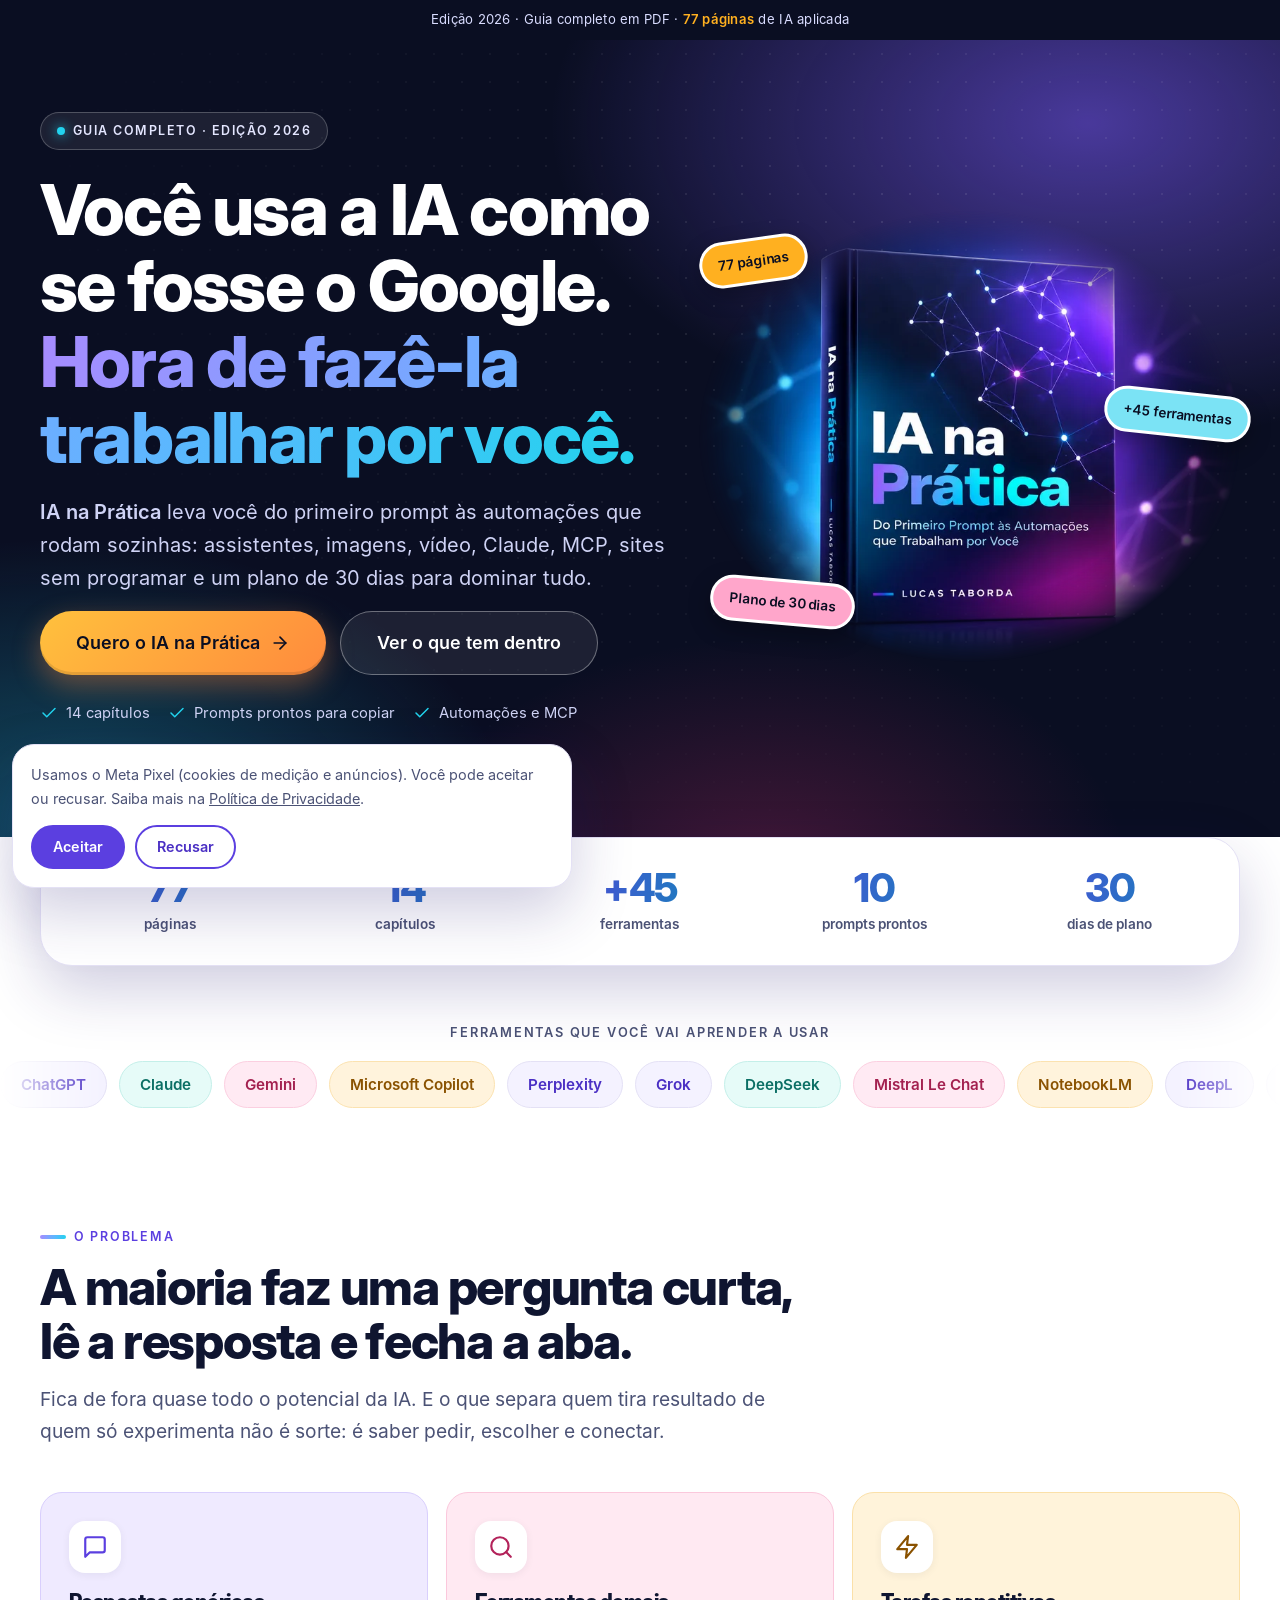
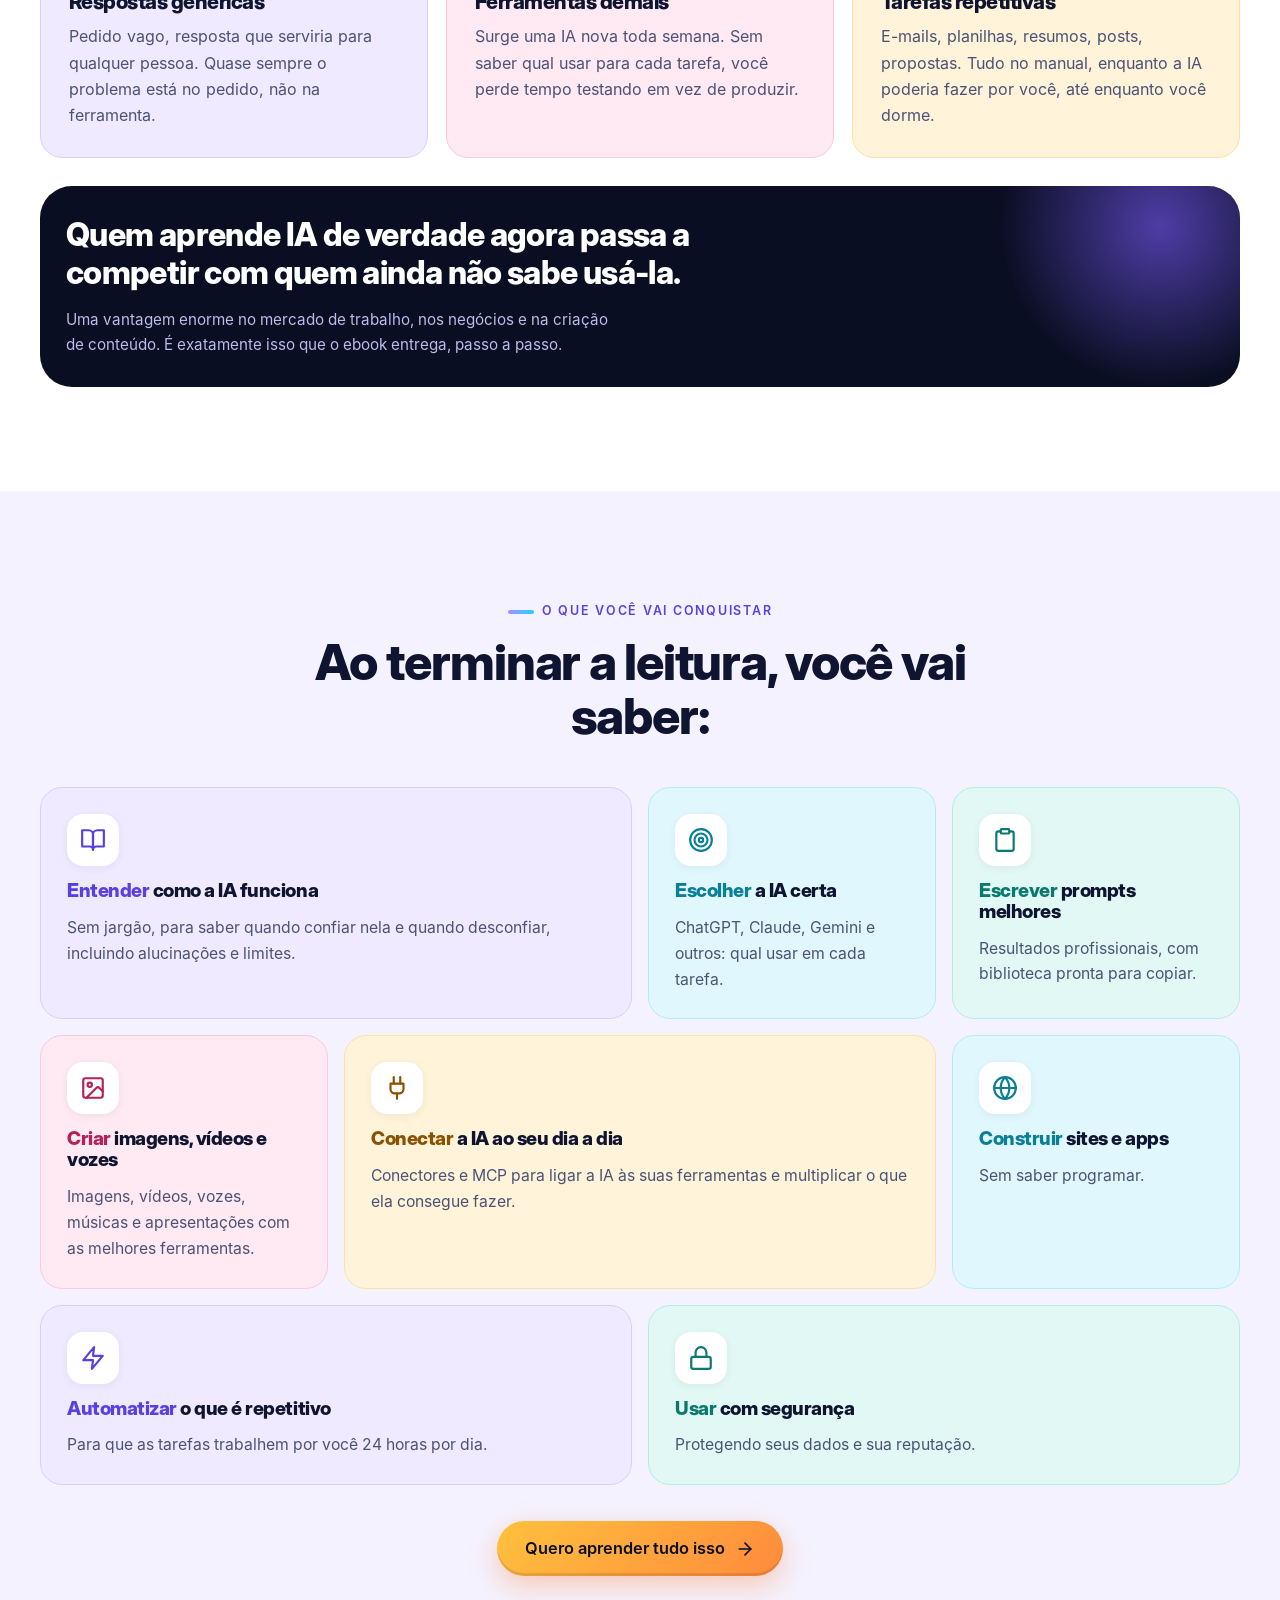
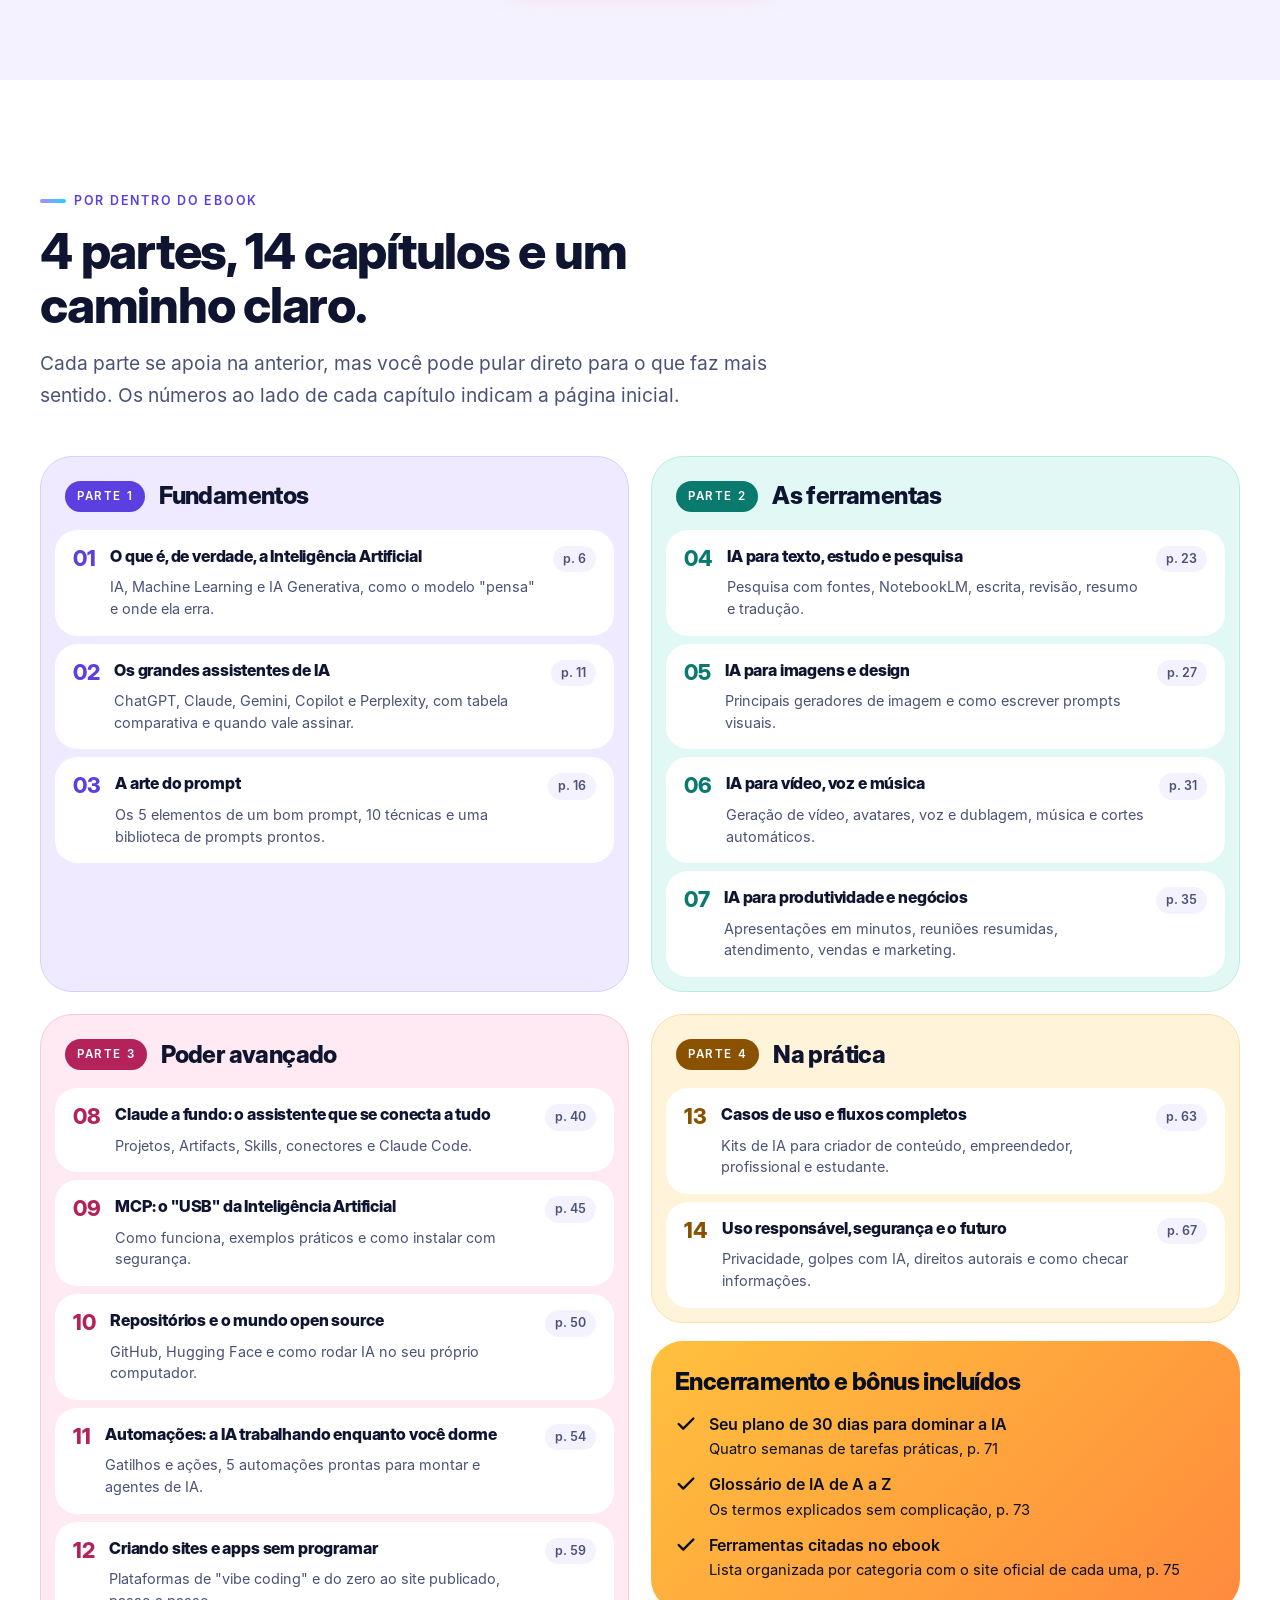
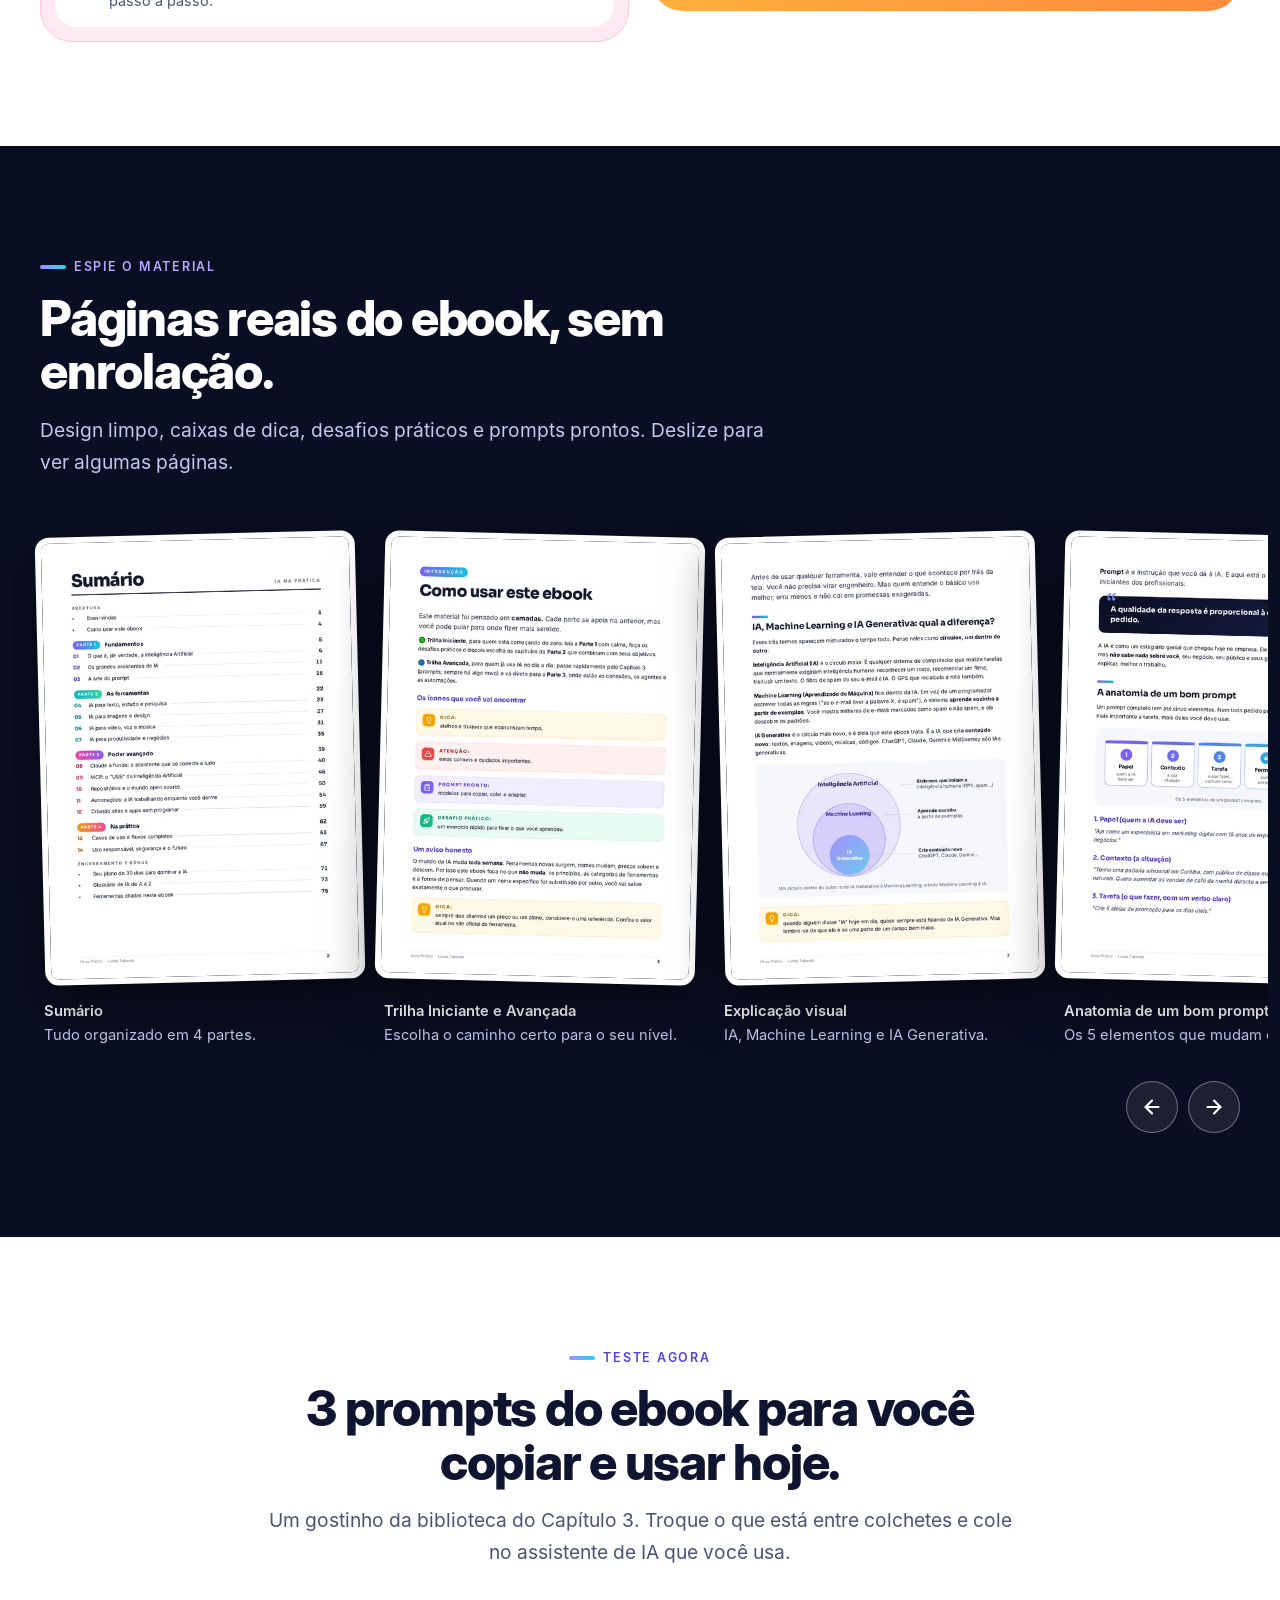
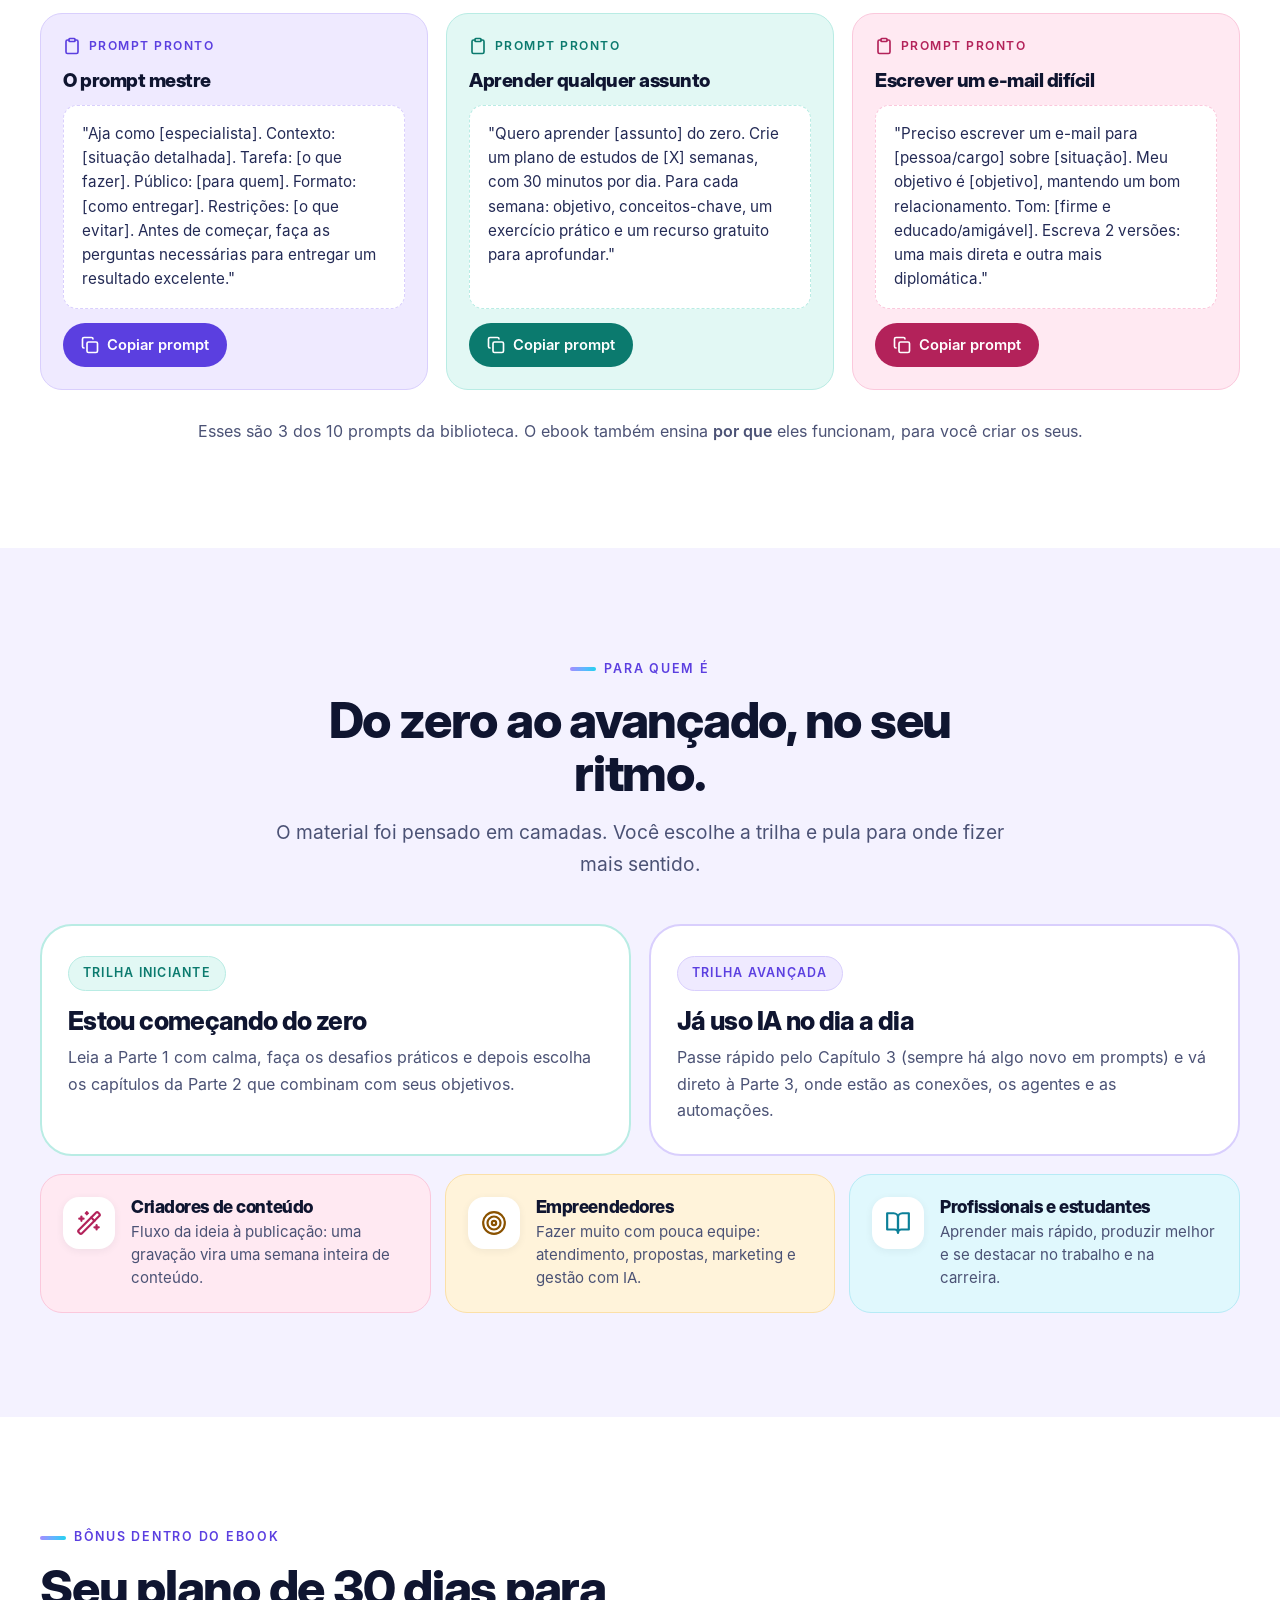
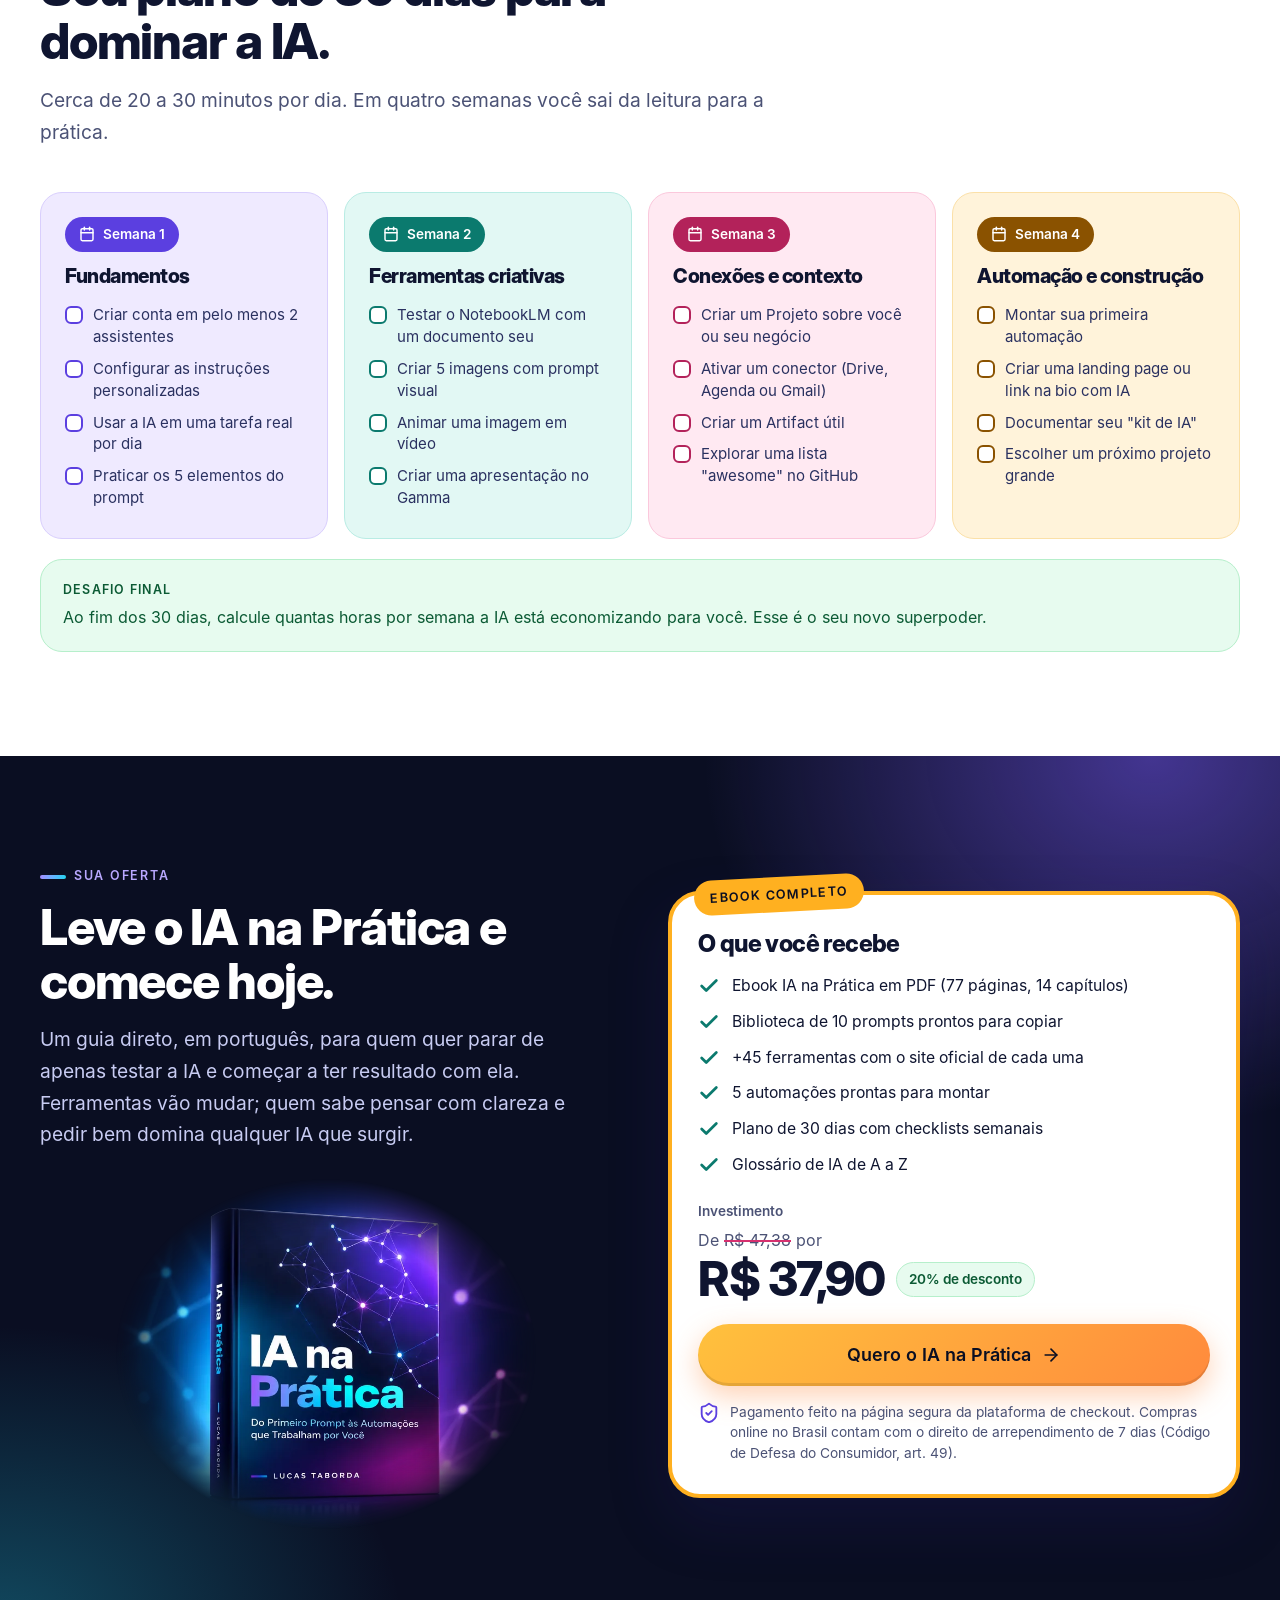
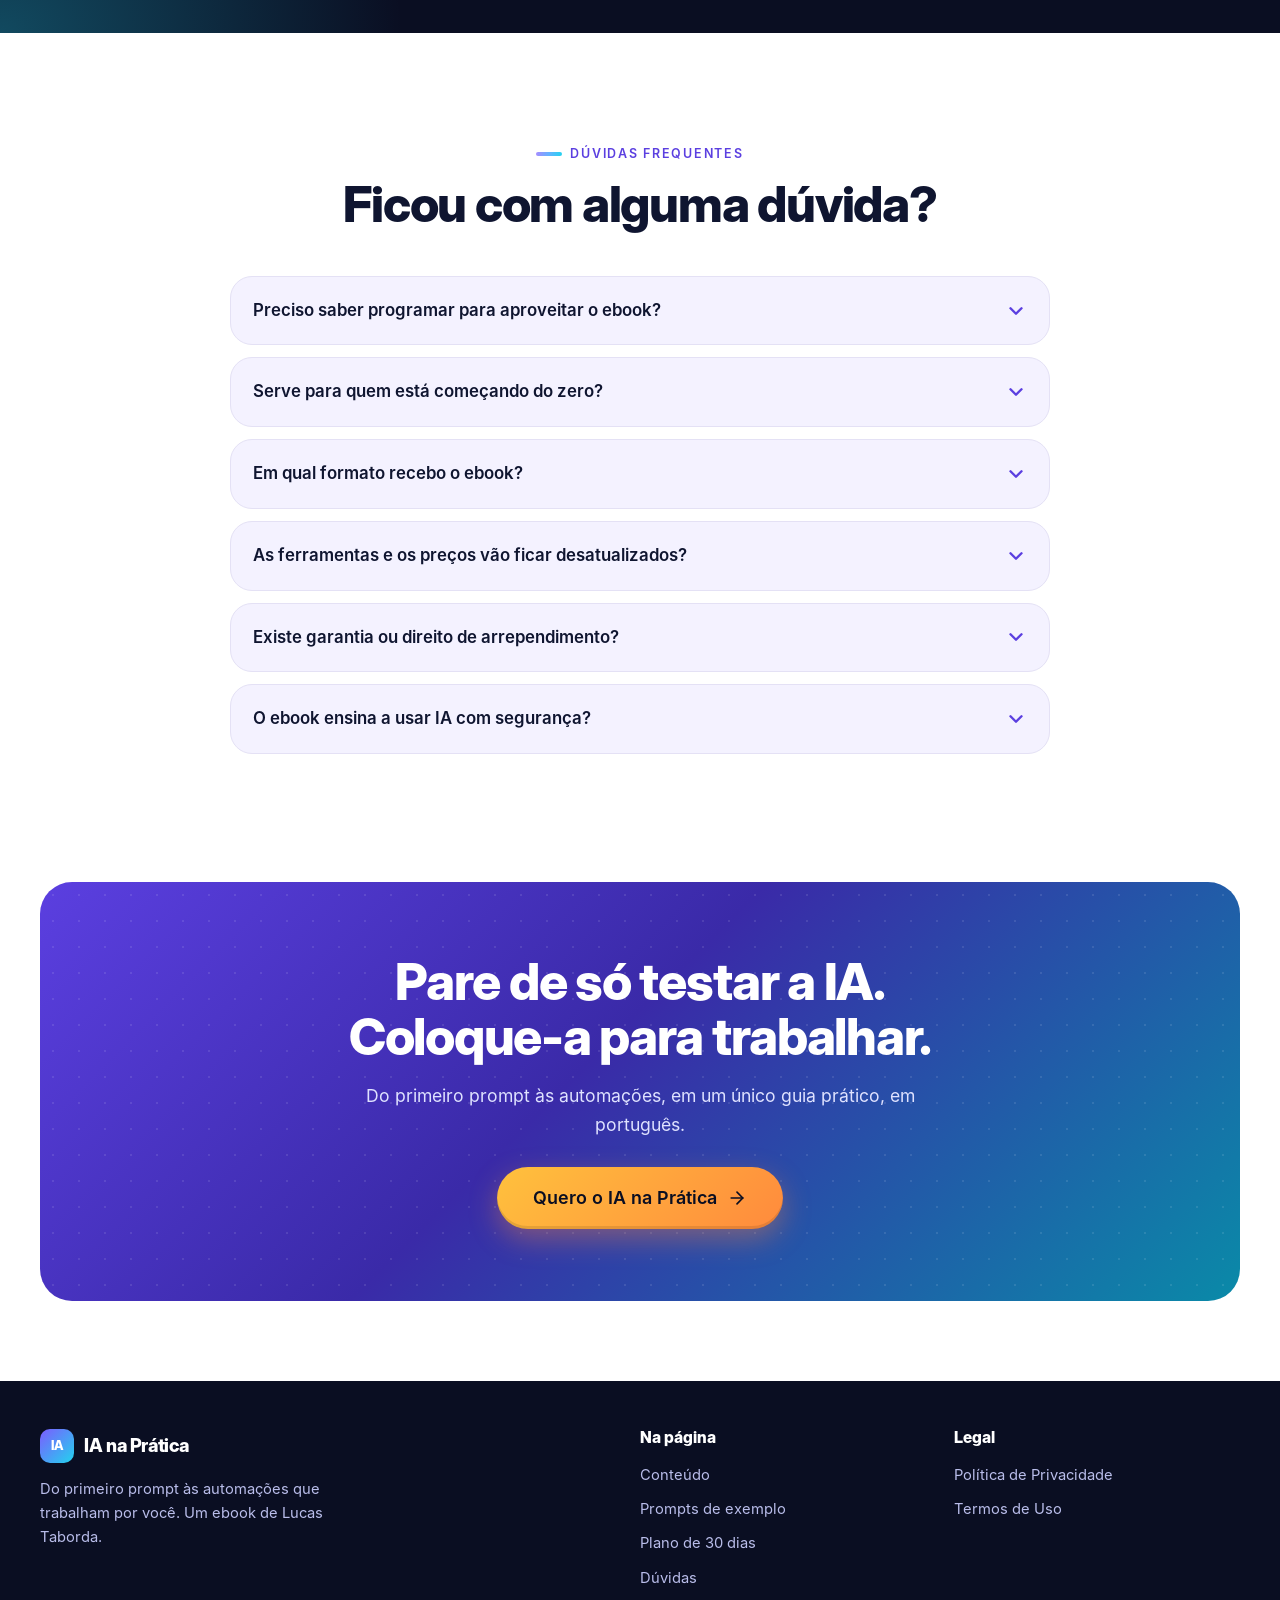
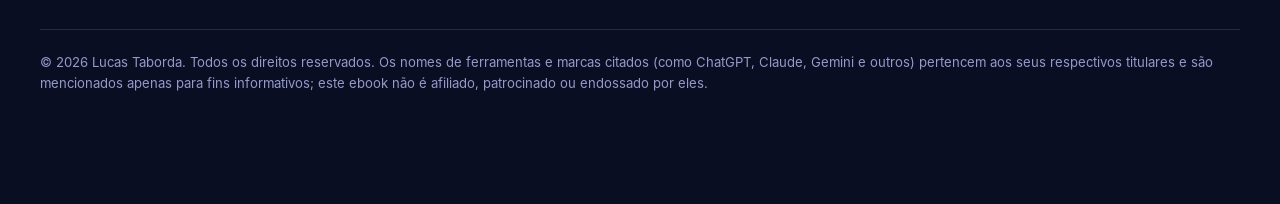
==== commit f4f9348c: "Atualizacao da landing page" ====
--- a/index.html
+++ b/index.html
@@ -106,20 +106,17 @@
           <h1 id="h1">Você usa a IA como se fosse o Google. <span class="grad-text">Hora de fazê-la trabalhar por você.</span></h1>
           <p class="sub"><strong>IA na Prática</strong> leva você do primeiro prompt às automações que rodam sozinhas: assistentes, imagens, vídeo, Claude, MCP, sites sem programar e um plano de 30 dias para dominar tudo.</p>
 
-          <p class="hero-offer" data-price-wrap><s data-price-old>R$ 47,38</s> <strong data-price>R$ 37,90</strong> <span class="off" data-discount>20% de desconto</span> <span class="fmt">Ebook em PDF · 77 páginas</span></p>
-
           <div class="hero-ctas">
-            <a class="btn btn-cta btn-lg" href="https://pay.cakto.com.br/87ne77g_1231084" target="_blank" rel="noopener" data-buy><span>Comprar por R$ <span data-price-num>37,90</span></span> <svg aria-hidden="true"><use href="#i-arrow"/></svg></a>
+            <a class="btn btn-cta btn-lg" href="#oferta" data-cta>Quero o IA na Prática <svg aria-hidden="true"><use href="#i-arrow"/></svg></a>
             <a class="btn btn-ghost btn-lg" href="#conteudo">Ver o que tem dentro</a>
           </div>
-
 
           <ul class="hero-points">
             <li><svg aria-hidden="true" viewBox="0 0 24 24"><use href="#i-check"/></svg> 14 capítulos</li>
             <li><svg aria-hidden="true" viewBox="0 0 24 24"><use href="#i-check"/></svg> Prompts prontos para copiar</li>
             <li><svg aria-hidden="true" viewBox="0 0 24 24"><use href="#i-check"/></svg> Automações e MCP</li>
           </ul>
-          <p class="hero-note">Ebook digital em PDF · por Lucas Taborda · pagamento na página da Cakto</p>
+          <p class="hero-note">Ebook digital em PDF · por Lucas Taborda</p>
         </div>
 
         <div class="hero-art">
@@ -243,7 +240,7 @@
           </article>
         </div>
 
-        <p style="text-align:center;margin-top:36px"><a class="btn btn-cta" href="https://pay.cakto.com.br/87ne77g_1231084" target="_blank" rel="noopener" data-buy>Quero aprender tudo isso <svg aria-hidden="true"><use href="#i-arrow"/></svg></a></p>
+        <p style="text-align:center;margin-top:36px"><a class="btn btn-cta" href="#oferta" data-cta>Quero aprender tudo isso <svg aria-hidden="true"><use href="#i-arrow"/></svg></a></p>
       </div>
     </section>
 
@@ -503,12 +500,11 @@
             <li><svg aria-hidden="true" viewBox="0 0 24 24"><use href="#i-check"/></svg> Glossário de IA de A a Z</li>
           </ul>
 
-          <div class="price on" id="price" data-price-wrap><small id="price-label">Investimento</small><span class="old">De <s data-price-old>R$ 47,38</s> por</span><div class="now"><span data-price>R$ 37,90</span><em data-discount>20% de desconto</em></div></div>
-
-          <a class="btn btn-cta btn-lg" id="buy" href="https://pay.cakto.com.br/87ne77g_1231084" target="_blank" rel="noopener" data-buy>Quero o IA na Prática <svg aria-hidden="true"><use href="#i-arrow"/></svg></a>
-
-          <p class="secure"><svg aria-hidden="true" viewBox="0 0 24 24"><use href="#i-shield"/></svg><span>O pagamento é feito na página da Cakto. Compras online no Brasil contam com o direito de arrependimento de 7 dias (Código de Defesa do Consumidor, art. 49).</span></p>
-          <p class="peek"><a href="#por-dentro">Ver páginas reais do ebook antes de comprar</a></p>
+          <div class="price on" id="price"><small id="price-label">Investimento</small><span class="old">De <s data-price-old>R$ 47,38</s> por</span><div class="now"><span data-price>R$ 37,90</span><em data-discount>20% de desconto</em></div></div>
+
+          <a class="btn btn-cta btn-lg" id="buy" href="#oferta" data-cta data-buy>Quero o IA na Prática <svg aria-hidden="true"><use href="#i-arrow"/></svg></a>
+
+          <p class="secure"><svg aria-hidden="true" viewBox="0 0 24 24"><use href="#i-shield"/></svg><span>Pagamento feito na página segura da plataforma de checkout. Compras online no Brasil contam com o direito de arrependimento de 7 dias (Código de Defesa do Consumidor, art. 49).</span></p>
         </div>
       </div>
     </section>
@@ -543,7 +539,7 @@
         <div class="final-card reveal">
           <h2 id="h-final">Pare de só testar a IA. Coloque-a para trabalhar.</h2>
           <p>Do primeiro prompt às automações, em um único guia prático, em português.</p>
-          <a class="btn btn-cta btn-lg" href="https://pay.cakto.com.br/87ne77g_1231084" target="_blank" rel="noopener" data-buy>Quero o IA na Prática <svg aria-hidden="true"><use href="#i-arrow"/></svg></a>
+          <a class="btn btn-cta btn-lg" href="#oferta" data-cta>Quero o IA na Prática <svg aria-hidden="true"><use href="#i-arrow"/></svg></a>
         </div>
       </div>
     </section>
@@ -578,16 +574,16 @@
   </footer>
 
   <div class="sticky-cta" id="sticky" aria-hidden="true">
-    <div class="t">IA na Prática <small>R$ <span data-price-num>37,90</span> · Ebook em PDF</small></div>
-    <a class="btn btn-cta" href="https://pay.cakto.com.br/87ne77g_1231084" target="_blank" rel="noopener" data-buy tabindex="-1">Comprar agora</a>
+    <div class="t">IA na Prática <small>Ebook em PDF · 77 páginas</small></div>
+    <a class="btn btn-cta" href="#oferta" data-cta tabindex="-1">Quero o ebook</a>
   </div>
 
   <div class="cookie" id="cookie" role="dialog" aria-label="Aviso de cookies" aria-live="polite">
-    <p>Usamos o Meta Pixel (cookies de medição e anúncios). <a href="politica-de-privacidade/">Saiba mais</a>.</p>
+    <p>Usamos o Meta Pixel (cookies de medição e anúncios). Você pode aceitar ou recusar. Saiba mais na <a href="politica-de-privacidade/">Política de Privacidade</a>.</p>
     <div class="row"><button type="button" id="cookie-ok">Aceitar</button><button type="button" id="cookie-no" class="alt">Recusar</button></div>
   </div>
 
   <script src="assets/js/config.js"></script>
   <script src="assets/js/main.js" defer></script>
 </body>
-</html>
+</html>
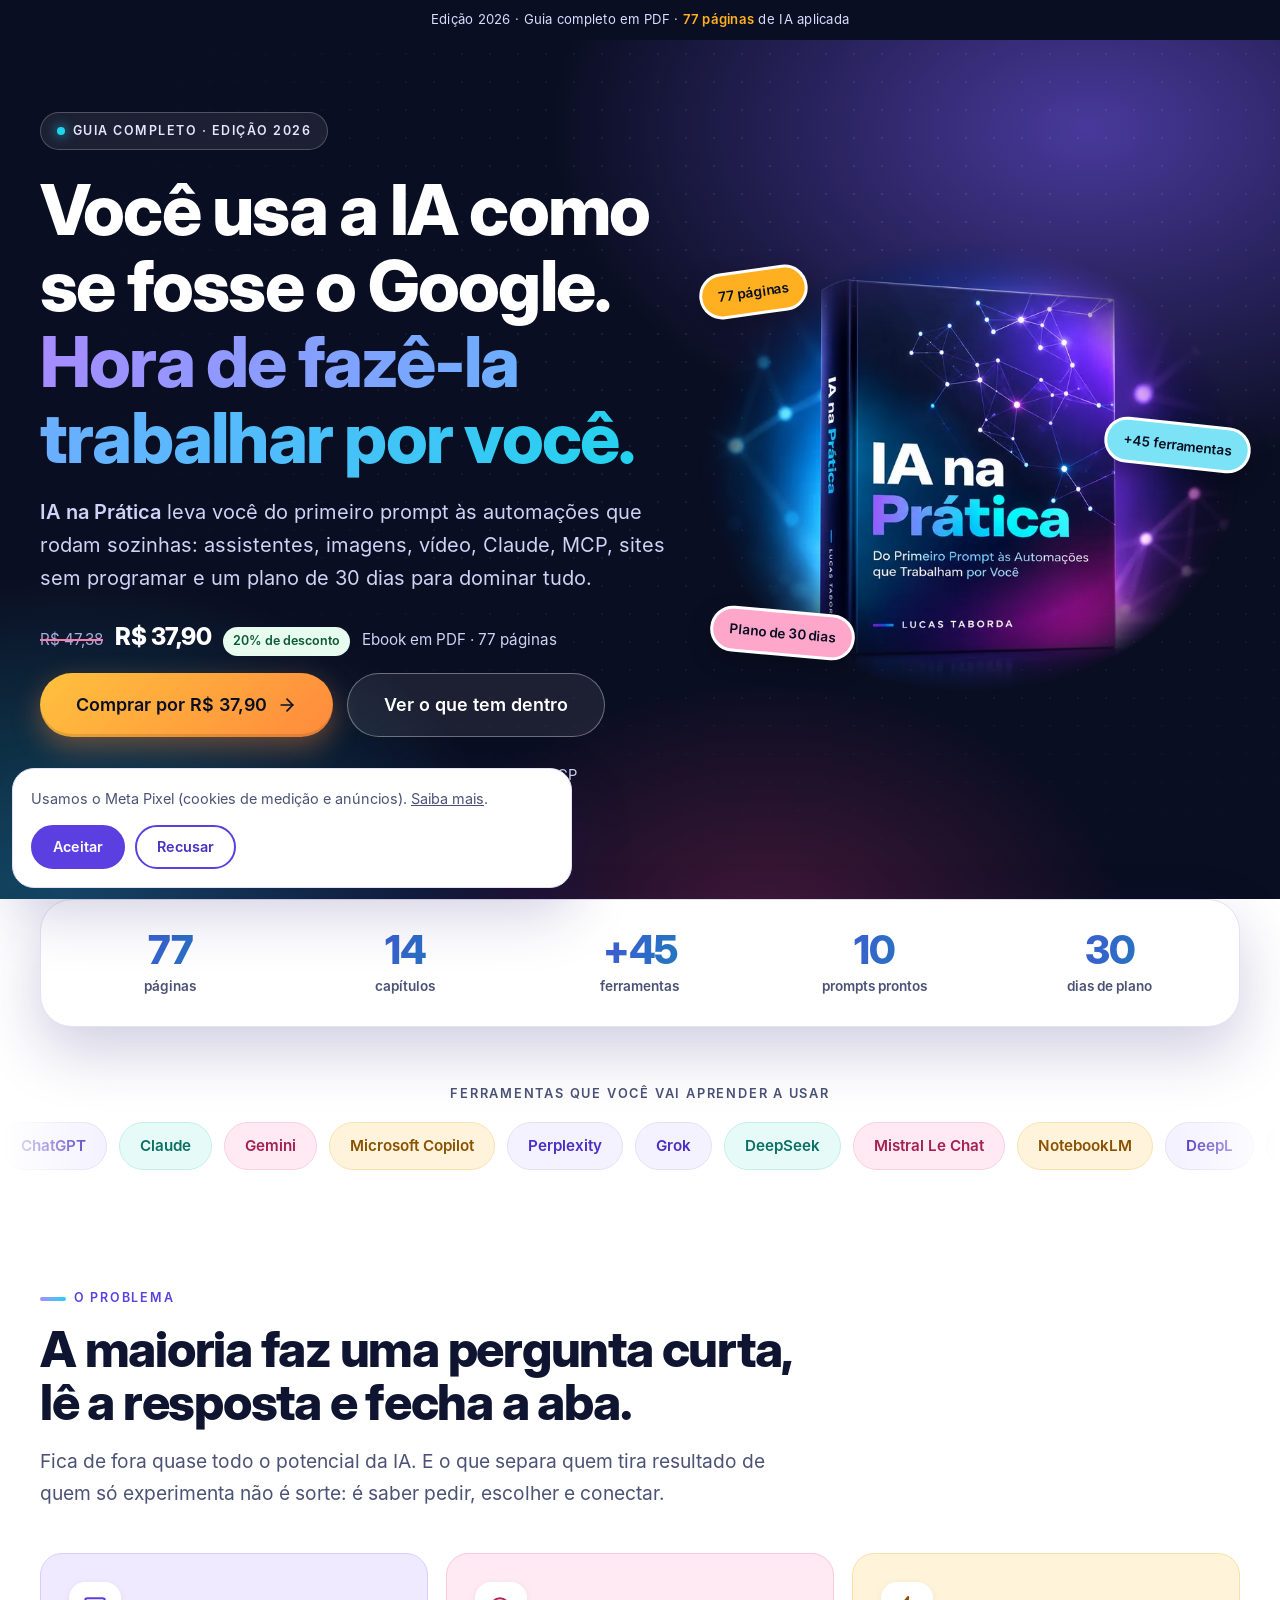
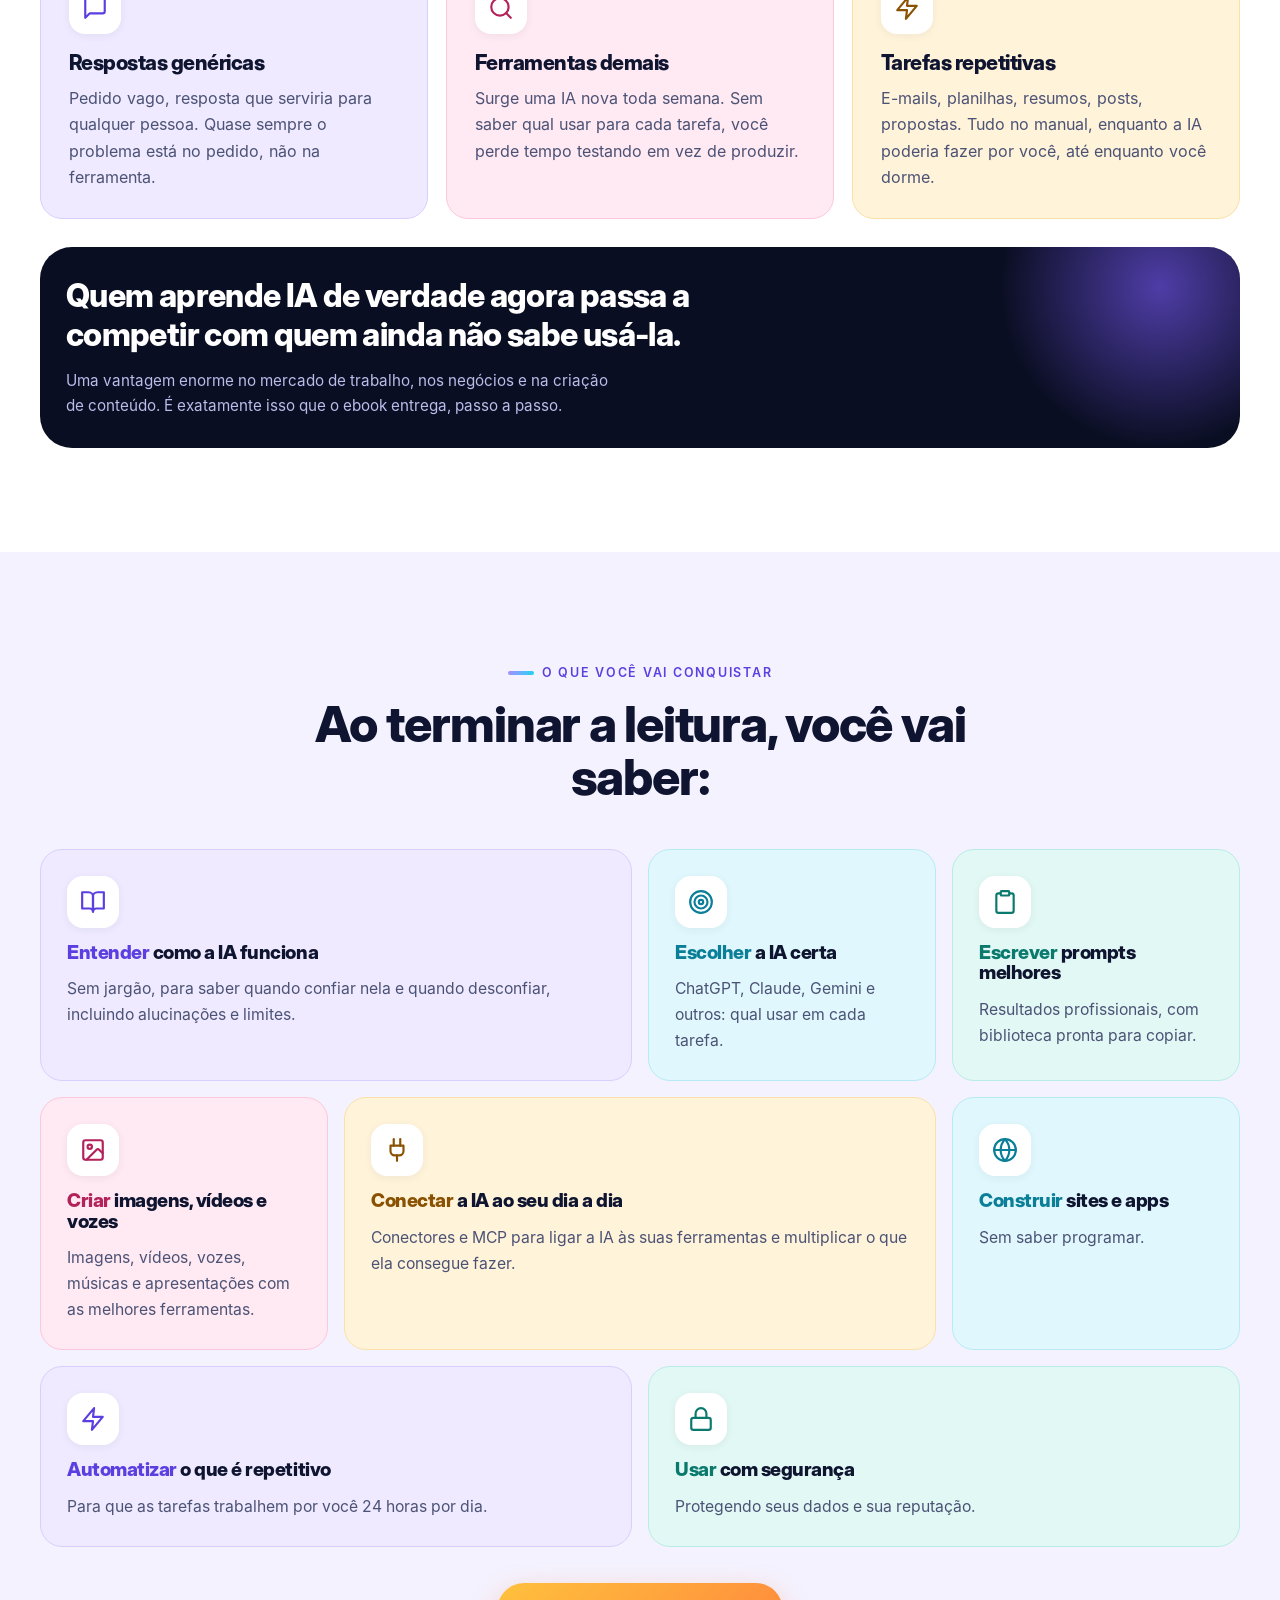
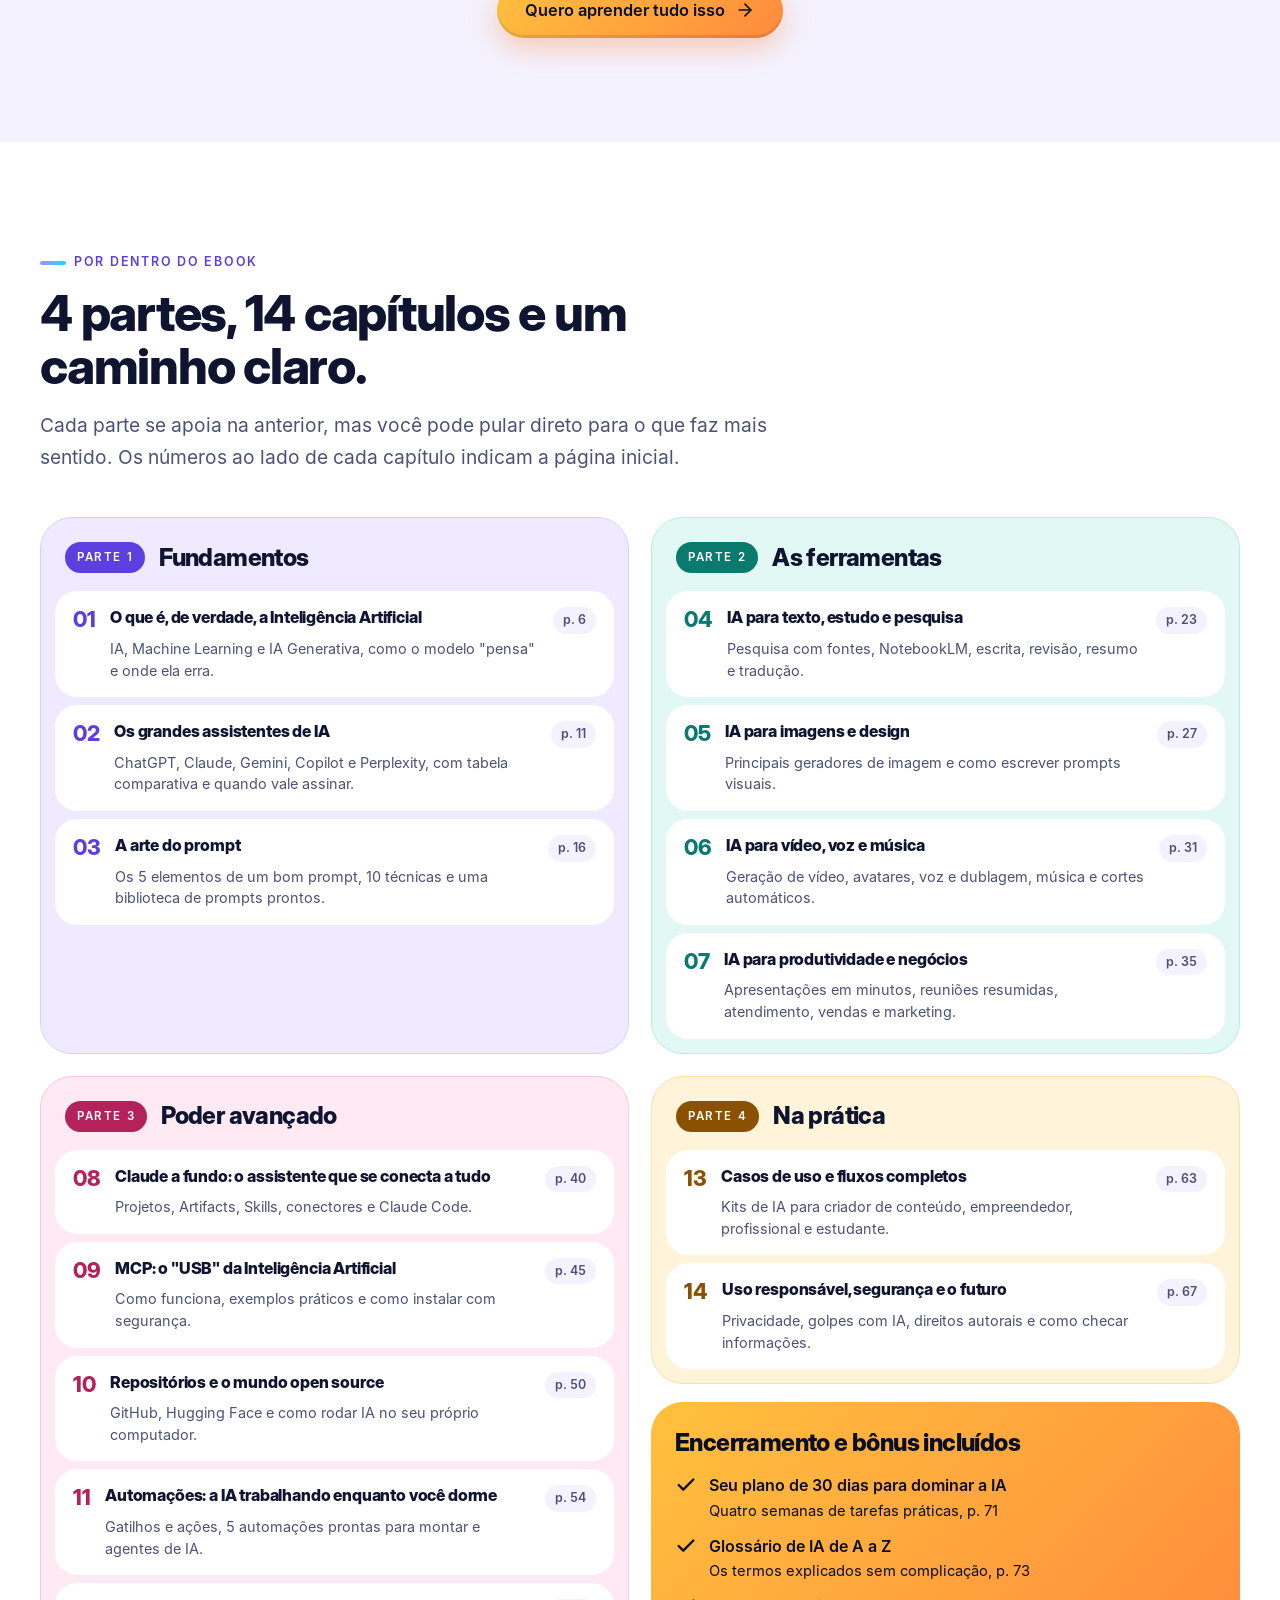
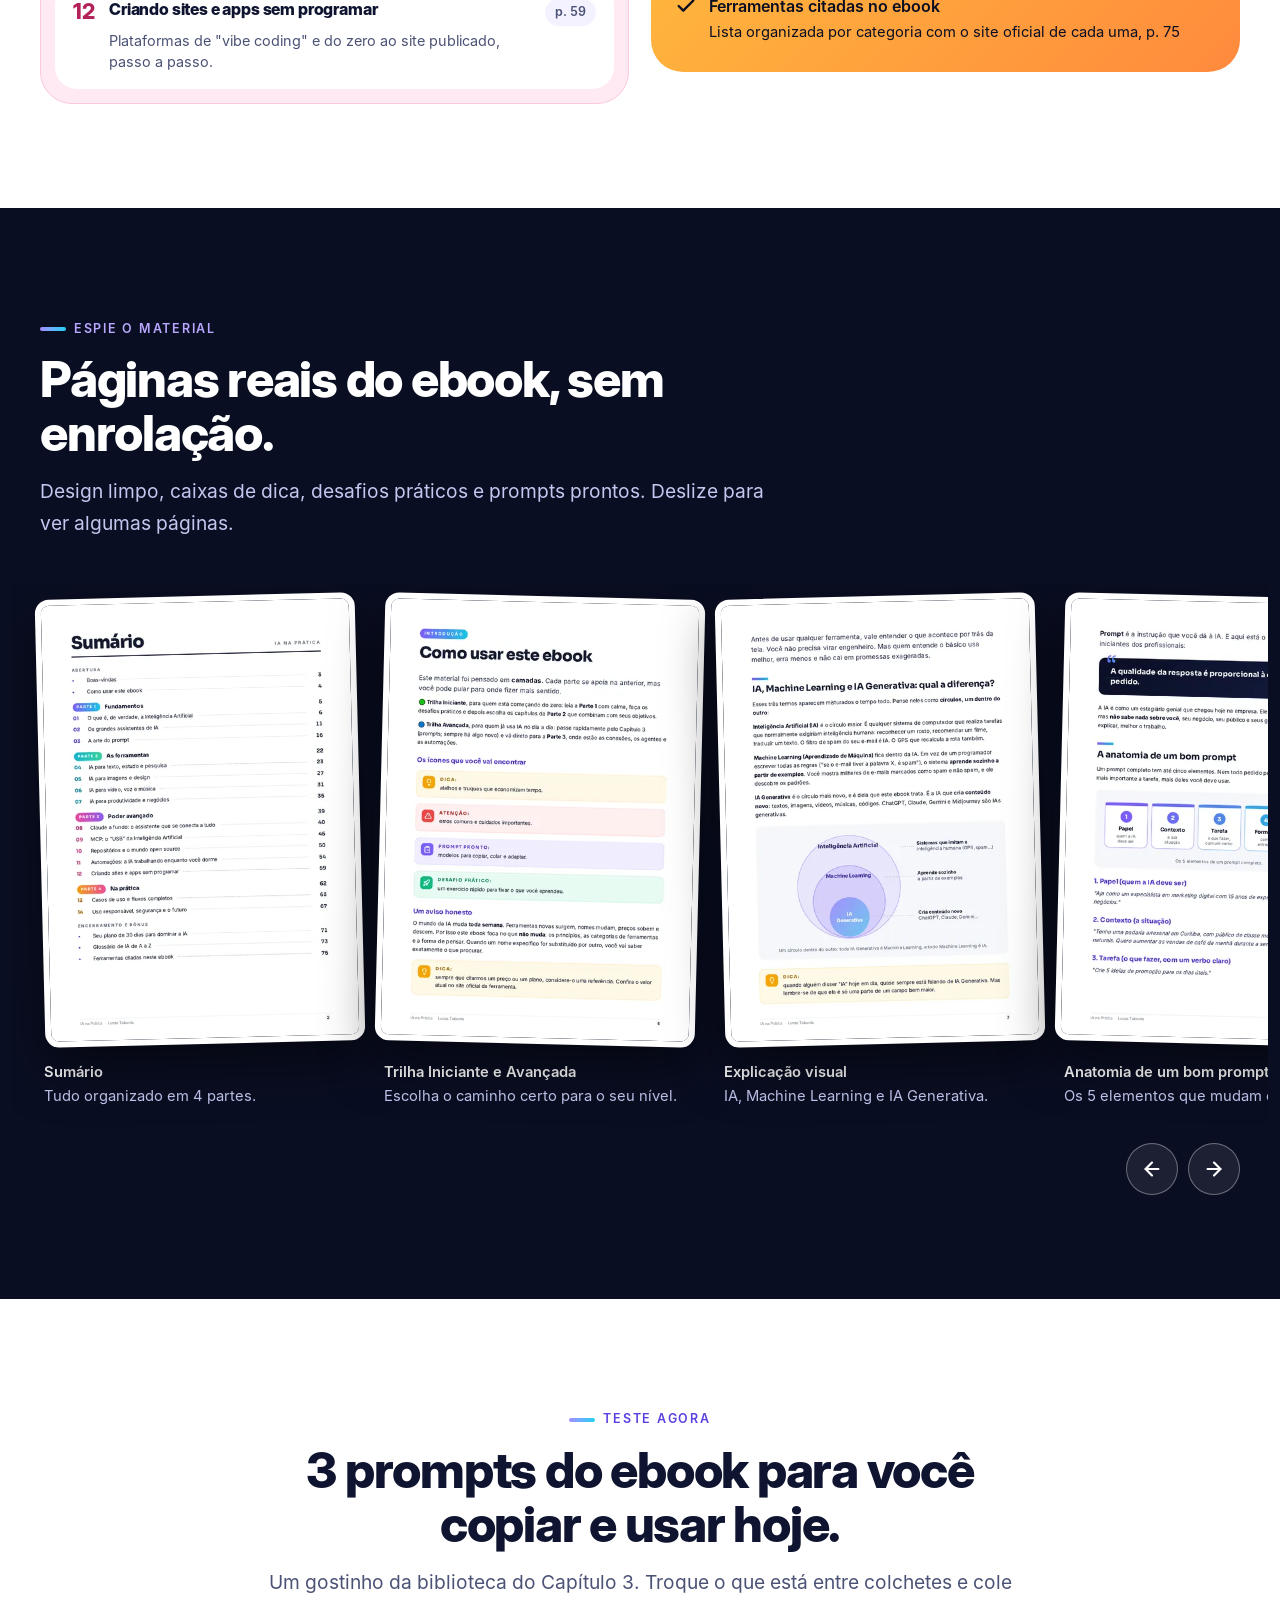
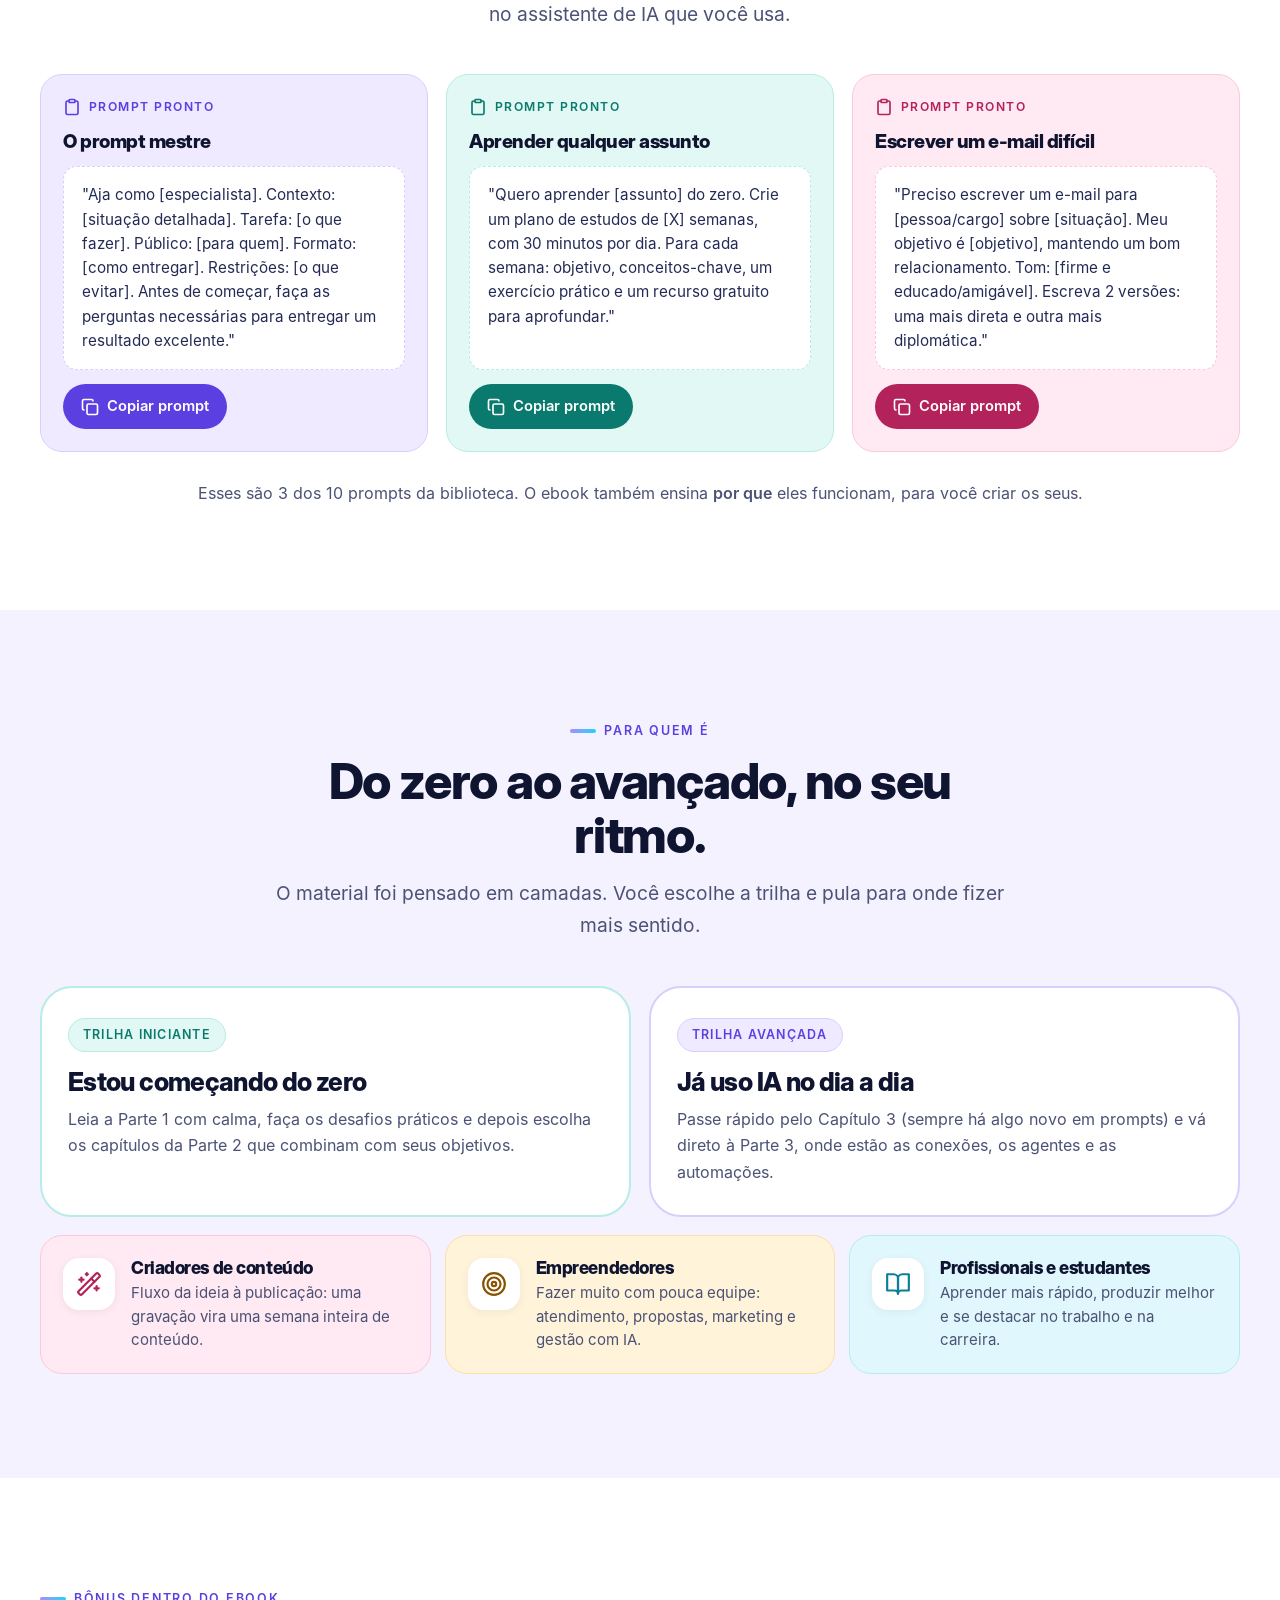
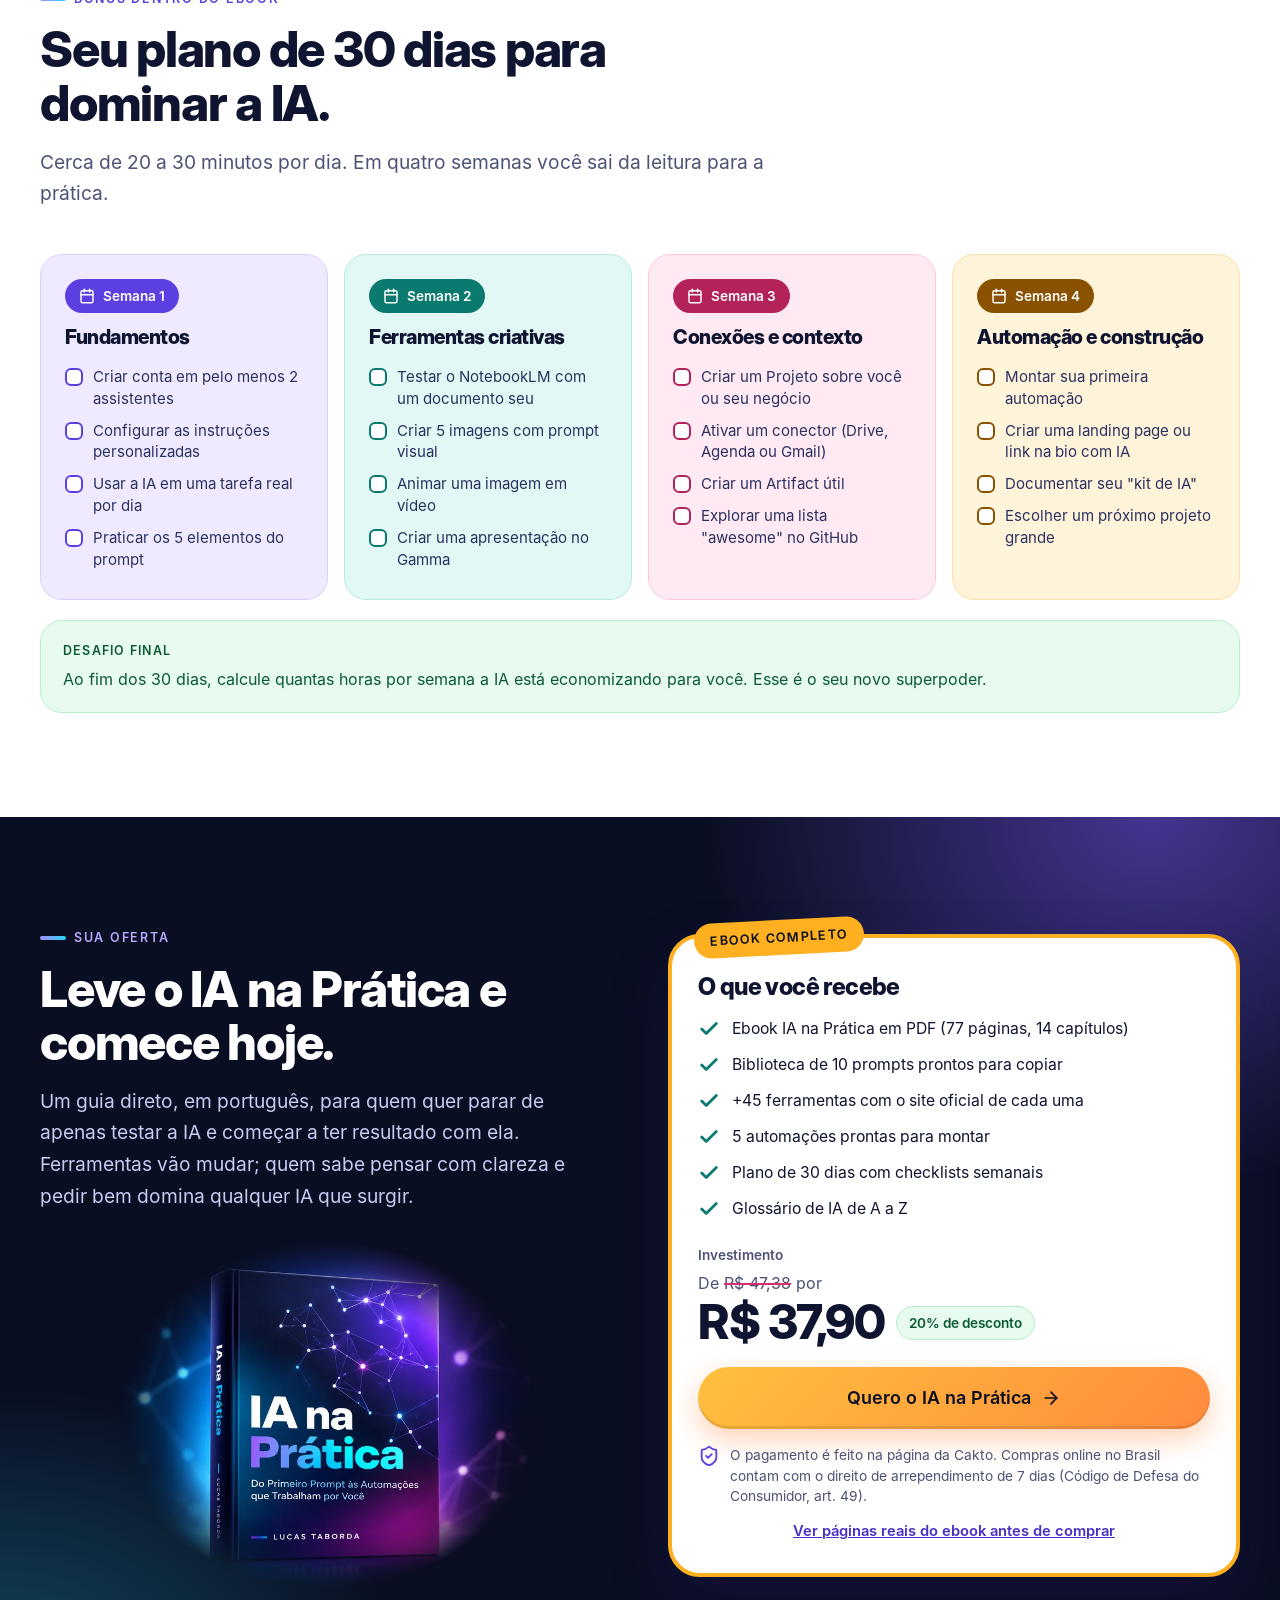
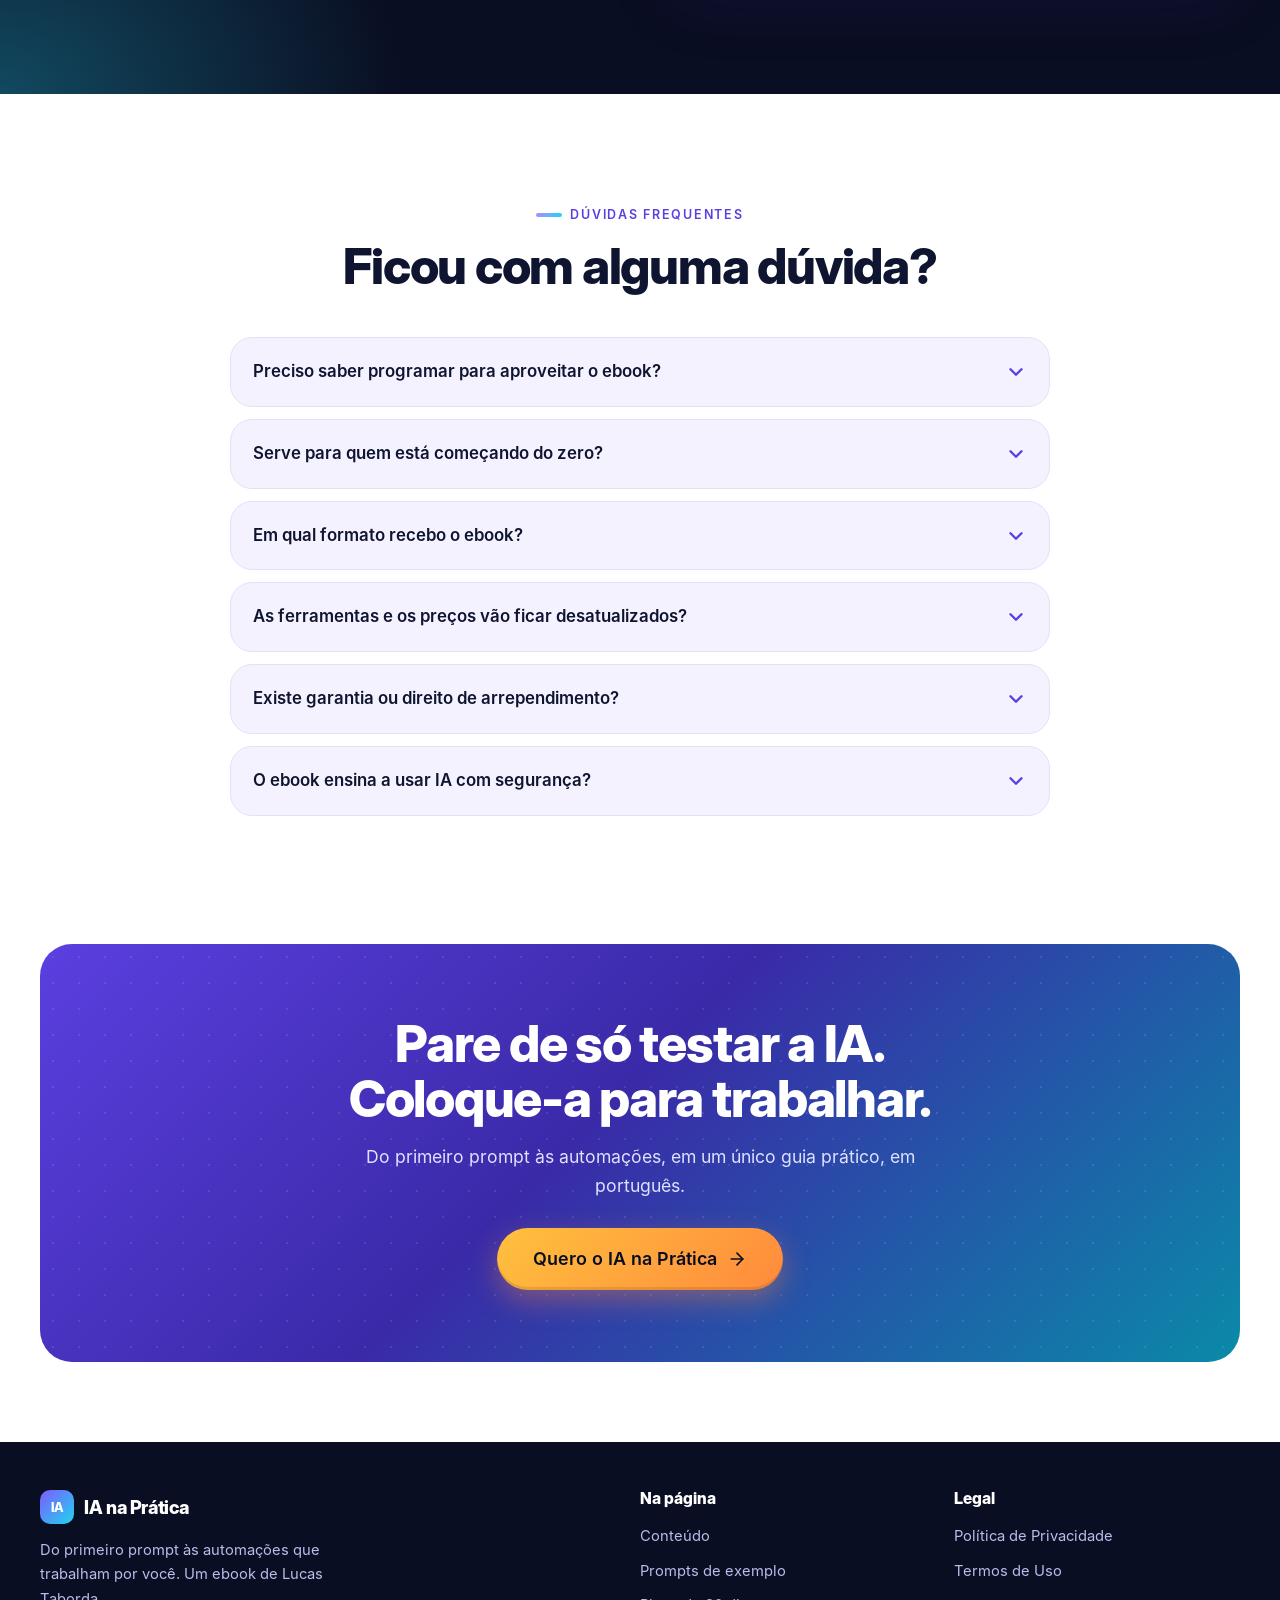
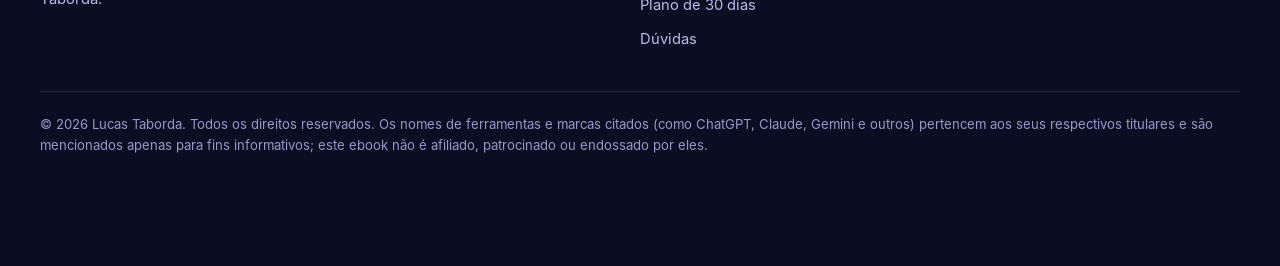
==== commit 419badd2: "Atualizacao da landing page" ====
--- a/index.html
+++ b/index.html
@@ -106,17 +106,20 @@
           <h1 id="h1">Você usa a IA como se fosse o Google. <span class="grad-text">Hora de fazê-la trabalhar por você.</span></h1>
           <p class="sub"><strong>IA na Prática</strong> leva você do primeiro prompt às automações que rodam sozinhas: assistentes, imagens, vídeo, Claude, MCP, sites sem programar e um plano de 30 dias para dominar tudo.</p>
 
+          <p class="hero-offer" data-price-wrap><s data-price-old>R$ 47,38</s> <strong data-price>R$ 37,90</strong> <span class="off" data-discount>20% de desconto</span> <span class="fmt">Ebook em PDF · 77 páginas</span></p>
+
           <div class="hero-ctas">
-            <a class="btn btn-cta btn-lg" href="#oferta" data-cta>Quero o IA na Prática <svg aria-hidden="true"><use href="#i-arrow"/></svg></a>
+            <a class="btn btn-cta btn-lg" href="https://pay.cakto.com.br/87ne77g_1231084" target="_blank" rel="noopener" data-buy><span>Comprar por R$ <span data-price-num>37,90</span></span> <svg aria-hidden="true"><use href="#i-arrow"/></svg></a>
             <a class="btn btn-ghost btn-lg" href="#conteudo">Ver o que tem dentro</a>
           </div>
+
 
           <ul class="hero-points">
             <li><svg aria-hidden="true" viewBox="0 0 24 24"><use href="#i-check"/></svg> 14 capítulos</li>
             <li><svg aria-hidden="true" viewBox="0 0 24 24"><use href="#i-check"/></svg> Prompts prontos para copiar</li>
             <li><svg aria-hidden="true" viewBox="0 0 24 24"><use href="#i-check"/></svg> Automações e MCP</li>
           </ul>
-          <p class="hero-note">Ebook digital em PDF · por Lucas Taborda</p>
+          <p class="hero-note">Ebook digital em PDF · por Lucas Taborda · pagamento na página da Cakto</p>
         </div>
 
         <div class="hero-art">
@@ -240,7 +243,7 @@
           </article>
         </div>
 
-        <p style="text-align:center;margin-top:36px"><a class="btn btn-cta" href="#oferta" data-cta>Quero aprender tudo isso <svg aria-hidden="true"><use href="#i-arrow"/></svg></a></p>
+        <p style="text-align:center;margin-top:36px"><a class="btn btn-cta" href="https://pay.cakto.com.br/87ne77g_1231084" target="_blank" rel="noopener" data-buy>Quero aprender tudo isso <svg aria-hidden="true"><use href="#i-arrow"/></svg></a></p>
       </div>
     </section>
 
@@ -500,11 +503,12 @@
             <li><svg aria-hidden="true" viewBox="0 0 24 24"><use href="#i-check"/></svg> Glossário de IA de A a Z</li>
           </ul>
 
-          <div class="price on" id="price"><small id="price-label">Investimento</small><span class="old">De <s data-price-old>R$ 47,38</s> por</span><div class="now"><span data-price>R$ 37,90</span><em data-discount>20% de desconto</em></div></div>
-
-          <a class="btn btn-cta btn-lg" id="buy" href="#oferta" data-cta data-buy>Quero o IA na Prática <svg aria-hidden="true"><use href="#i-arrow"/></svg></a>
-
-          <p class="secure"><svg aria-hidden="true" viewBox="0 0 24 24"><use href="#i-shield"/></svg><span>Pagamento feito na página segura da plataforma de checkout. Compras online no Brasil contam com o direito de arrependimento de 7 dias (Código de Defesa do Consumidor, art. 49).</span></p>
+          <div class="price on" id="price" data-price-wrap><small id="price-label">Investimento</small><span class="old">De <s data-price-old>R$ 47,38</s> por</span><div class="now"><span data-price>R$ 37,90</span><em data-discount>20% de desconto</em></div></div>
+
+          <a class="btn btn-cta btn-lg" id="buy" href="https://pay.cakto.com.br/87ne77g_1231084" target="_blank" rel="noopener" data-buy>Quero o IA na Prática <svg aria-hidden="true"><use href="#i-arrow"/></svg></a>
+
+          <p class="secure"><svg aria-hidden="true" viewBox="0 0 24 24"><use href="#i-shield"/></svg><span>O pagamento é feito na página da Cakto. Compras online no Brasil contam com o direito de arrependimento de 7 dias (Código de Defesa do Consumidor, art. 49).</span></p>
+          <p class="peek"><a href="#por-dentro">Ver páginas reais do ebook antes de comprar</a></p>
         </div>
       </div>
     </section>
@@ -539,7 +543,7 @@
         <div class="final-card reveal">
           <h2 id="h-final">Pare de só testar a IA. Coloque-a para trabalhar.</h2>
           <p>Do primeiro prompt às automações, em um único guia prático, em português.</p>
-          <a class="btn btn-cta btn-lg" href="#oferta" data-cta>Quero o IA na Prática <svg aria-hidden="true"><use href="#i-arrow"/></svg></a>
+          <a class="btn btn-cta btn-lg" href="https://pay.cakto.com.br/87ne77g_1231084" target="_blank" rel="noopener" data-buy>Quero o IA na Prática <svg aria-hidden="true"><use href="#i-arrow"/></svg></a>
         </div>
       </div>
     </section>
@@ -574,16 +578,16 @@
   </footer>
 
   <div class="sticky-cta" id="sticky" aria-hidden="true">
-    <div class="t">IA na Prática <small>Ebook em PDF · 77 páginas</small></div>
-    <a class="btn btn-cta" href="#oferta" data-cta tabindex="-1">Quero o ebook</a>
+    <div class="t">IA na Prática <small>R$ <span data-price-num>37,90</span> · Ebook em PDF</small></div>
+    <a class="btn btn-cta" href="https://pay.cakto.com.br/87ne77g_1231084" target="_blank" rel="noopener" data-buy tabindex="-1">Comprar agora</a>
   </div>
 
   <div class="cookie" id="cookie" role="dialog" aria-label="Aviso de cookies" aria-live="polite">
-    <p>Usamos o Meta Pixel (cookies de medição e anúncios). Você pode aceitar ou recusar. Saiba mais na <a href="politica-de-privacidade/">Política de Privacidade</a>.</p>
+    <p>Usamos o Meta Pixel (cookies de medição e anúncios). <a href="politica-de-privacidade/">Saiba mais</a>.</p>
     <div class="row"><button type="button" id="cookie-ok">Aceitar</button><button type="button" id="cookie-no" class="alt">Recusar</button></div>
   </div>
 
   <script src="assets/js/config.js"></script>
   <script src="assets/js/main.js" defer></script>
 </body>
-</html>+</html>
--- a/assets/css/styles.css
+++ b/assets/css/styles.css
@@ -337,8 +337,8 @@
 .cookie button.alt { background: #fff; color: var(--violet-700); }
 
 /* ---------- Reveal (só com JS) ---------- */
-.js .reveal { opacity: 0; transform: translateY(22px); transition: opacity .6s var(--ease), transform .6s var(--ease); transition-delay: var(--d, 0s); }
-.js .reveal.in { opacity: 1; transform: none; }
+.reveal-ready .reveal { opacity: 0; transform: translateY(22px); transition: opacity .6s var(--ease), transform .6s var(--ease); transition-delay: var(--d, 0s); }
+.reveal-ready .reveal.in { opacity: 1; transform: none; }
 
 /* ---------- Páginas legais ---------- */
 .doc { max-width: 780px; margin-inline: auto; padding: 56px var(--gutter) 96px; }
@@ -409,6 +409,6 @@
 @media (prefers-reduced-motion: reduce) {
   html { scroll-behavior: auto; }
   *, *::before, *::after { animation: none !important; transition-duration: .01ms !important; }
-  .js .reveal { opacity: 1; transform: none; }
+  .reveal-ready .reveal { opacity: 1; transform: none; }
   .marquee-wrap { overflow-x: auto; }
 }
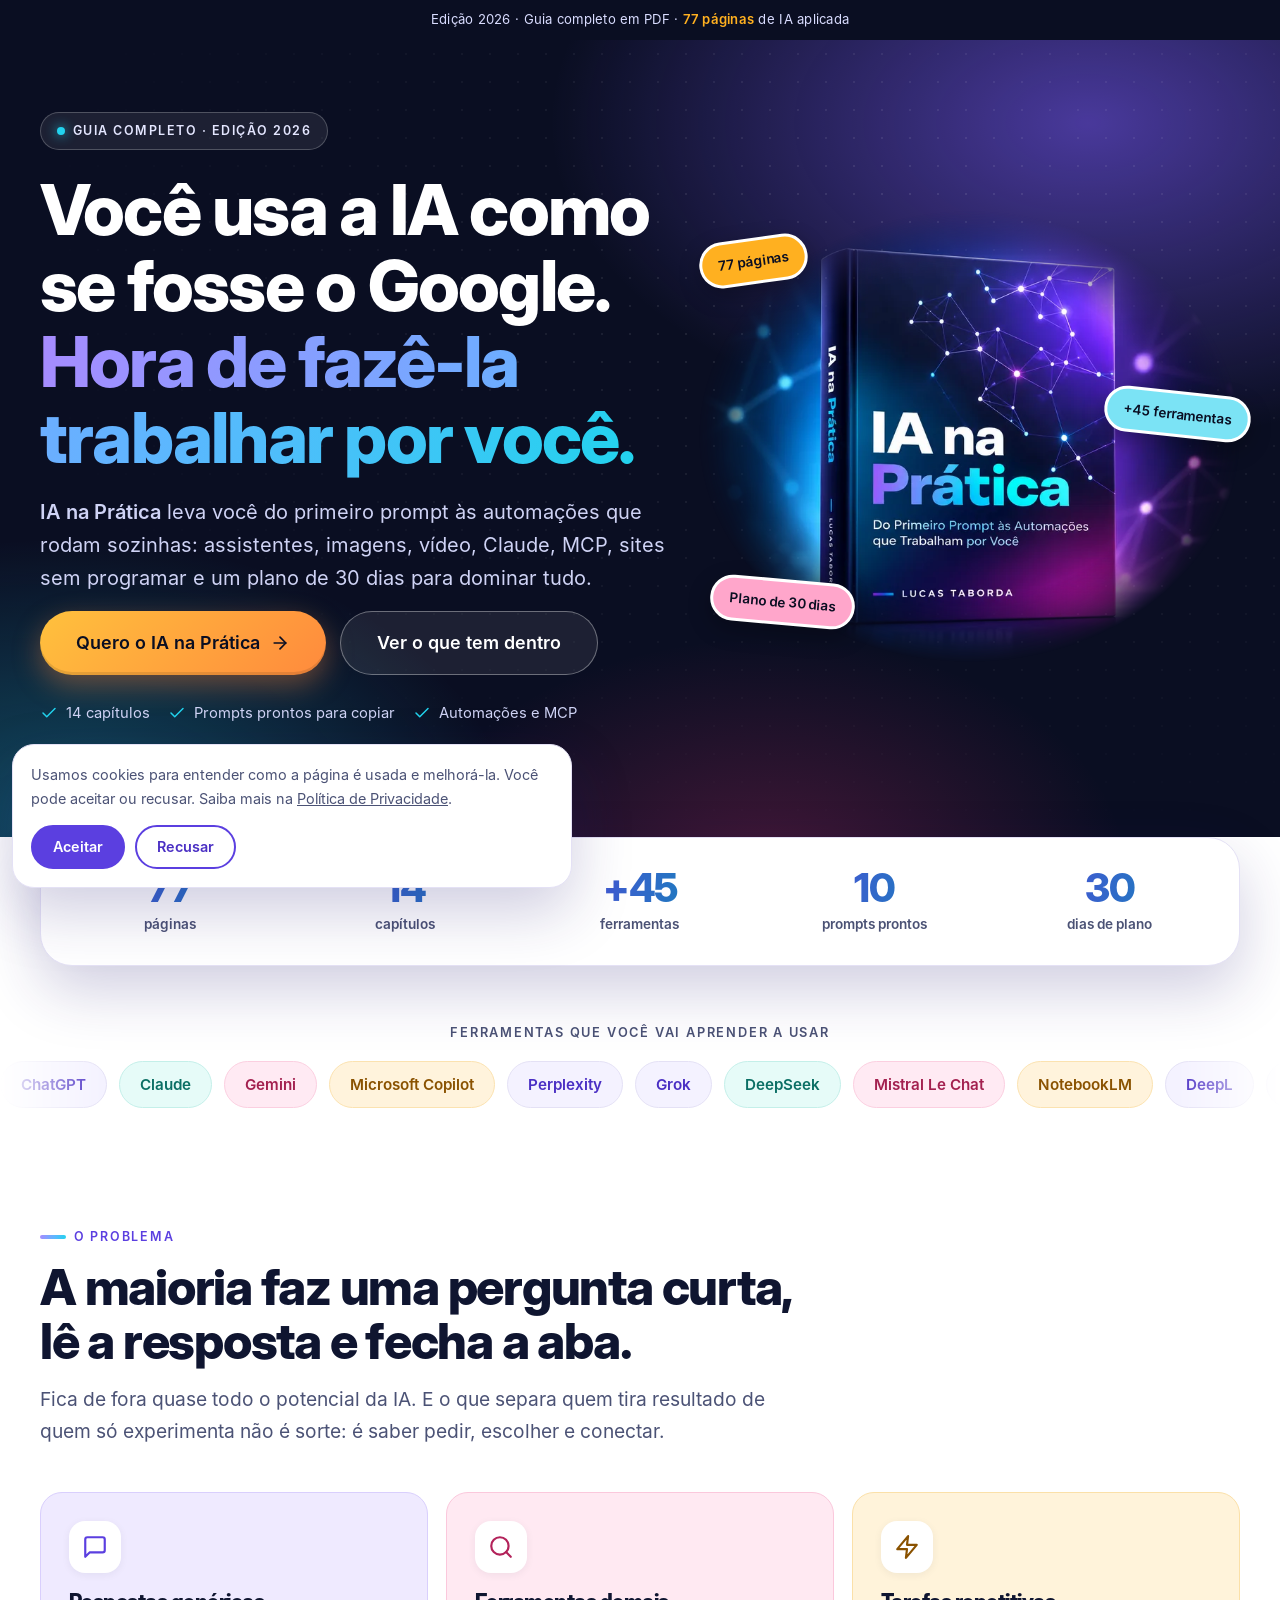
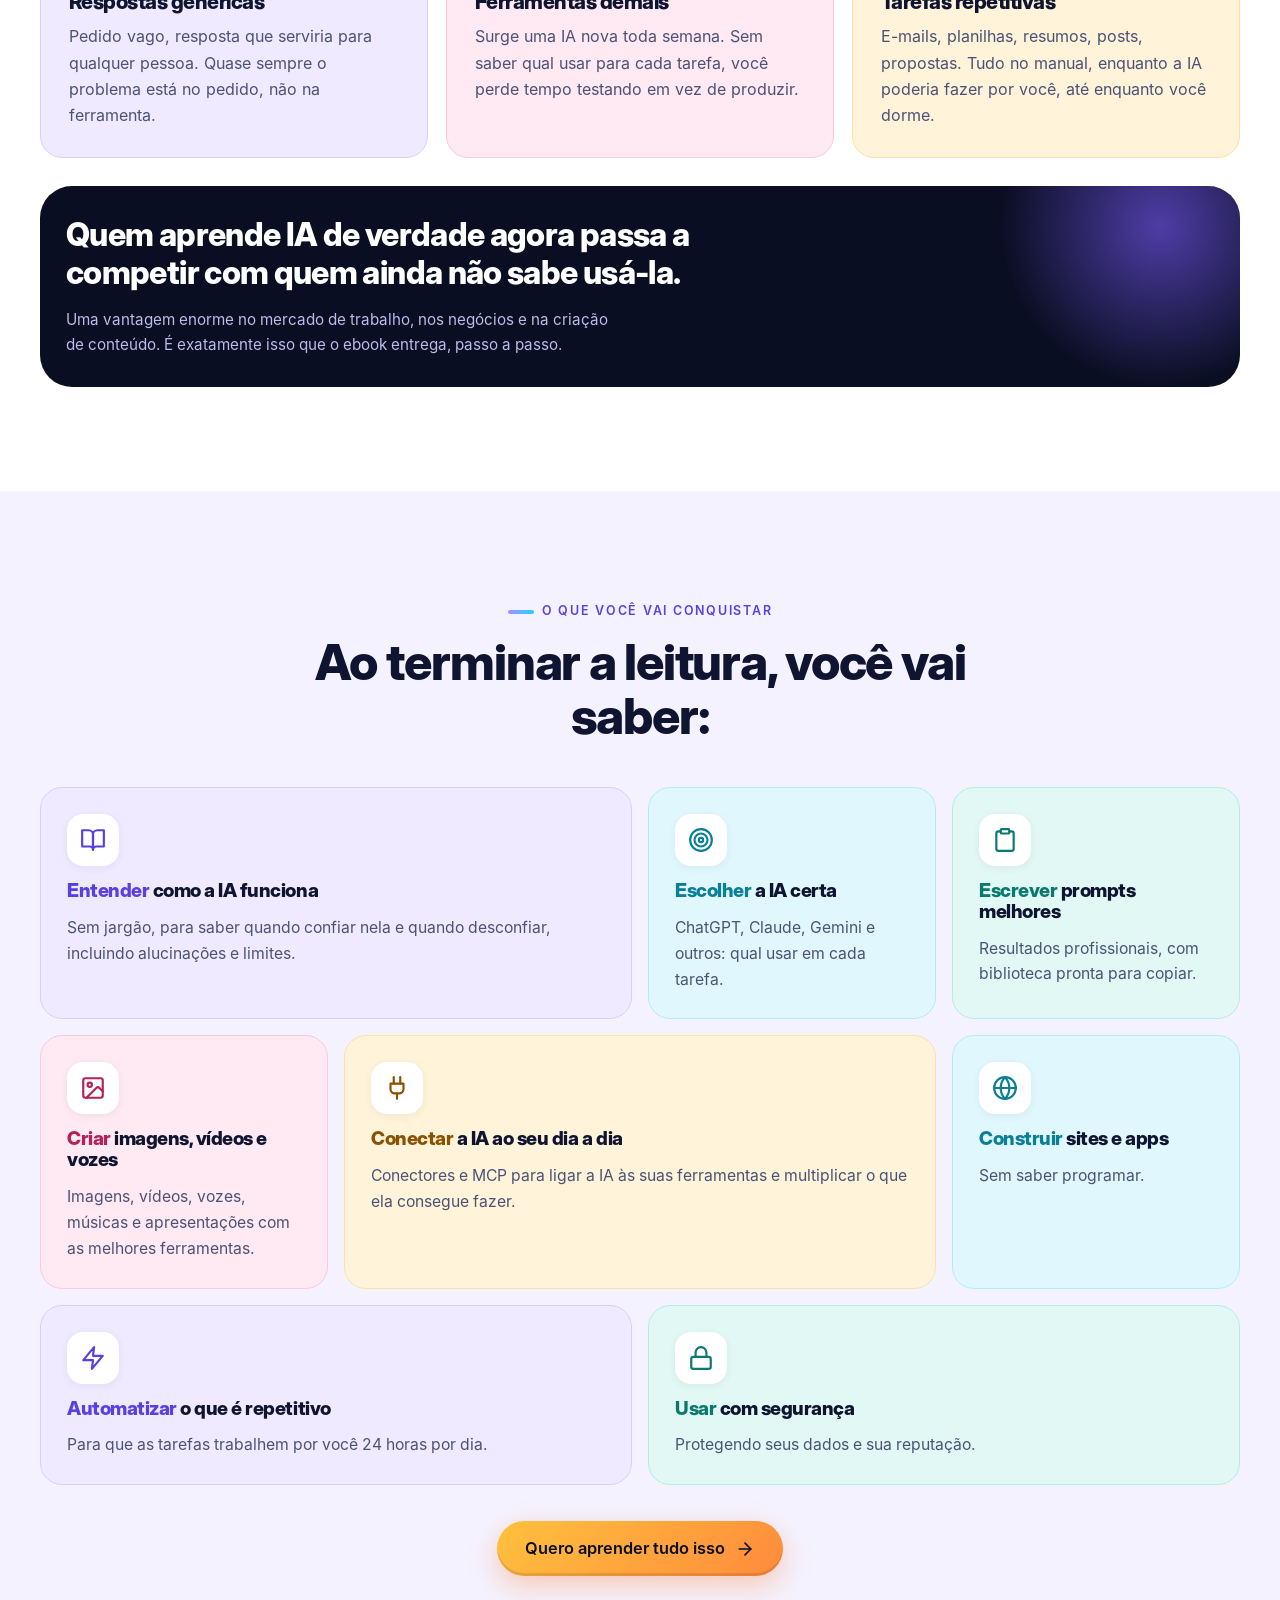
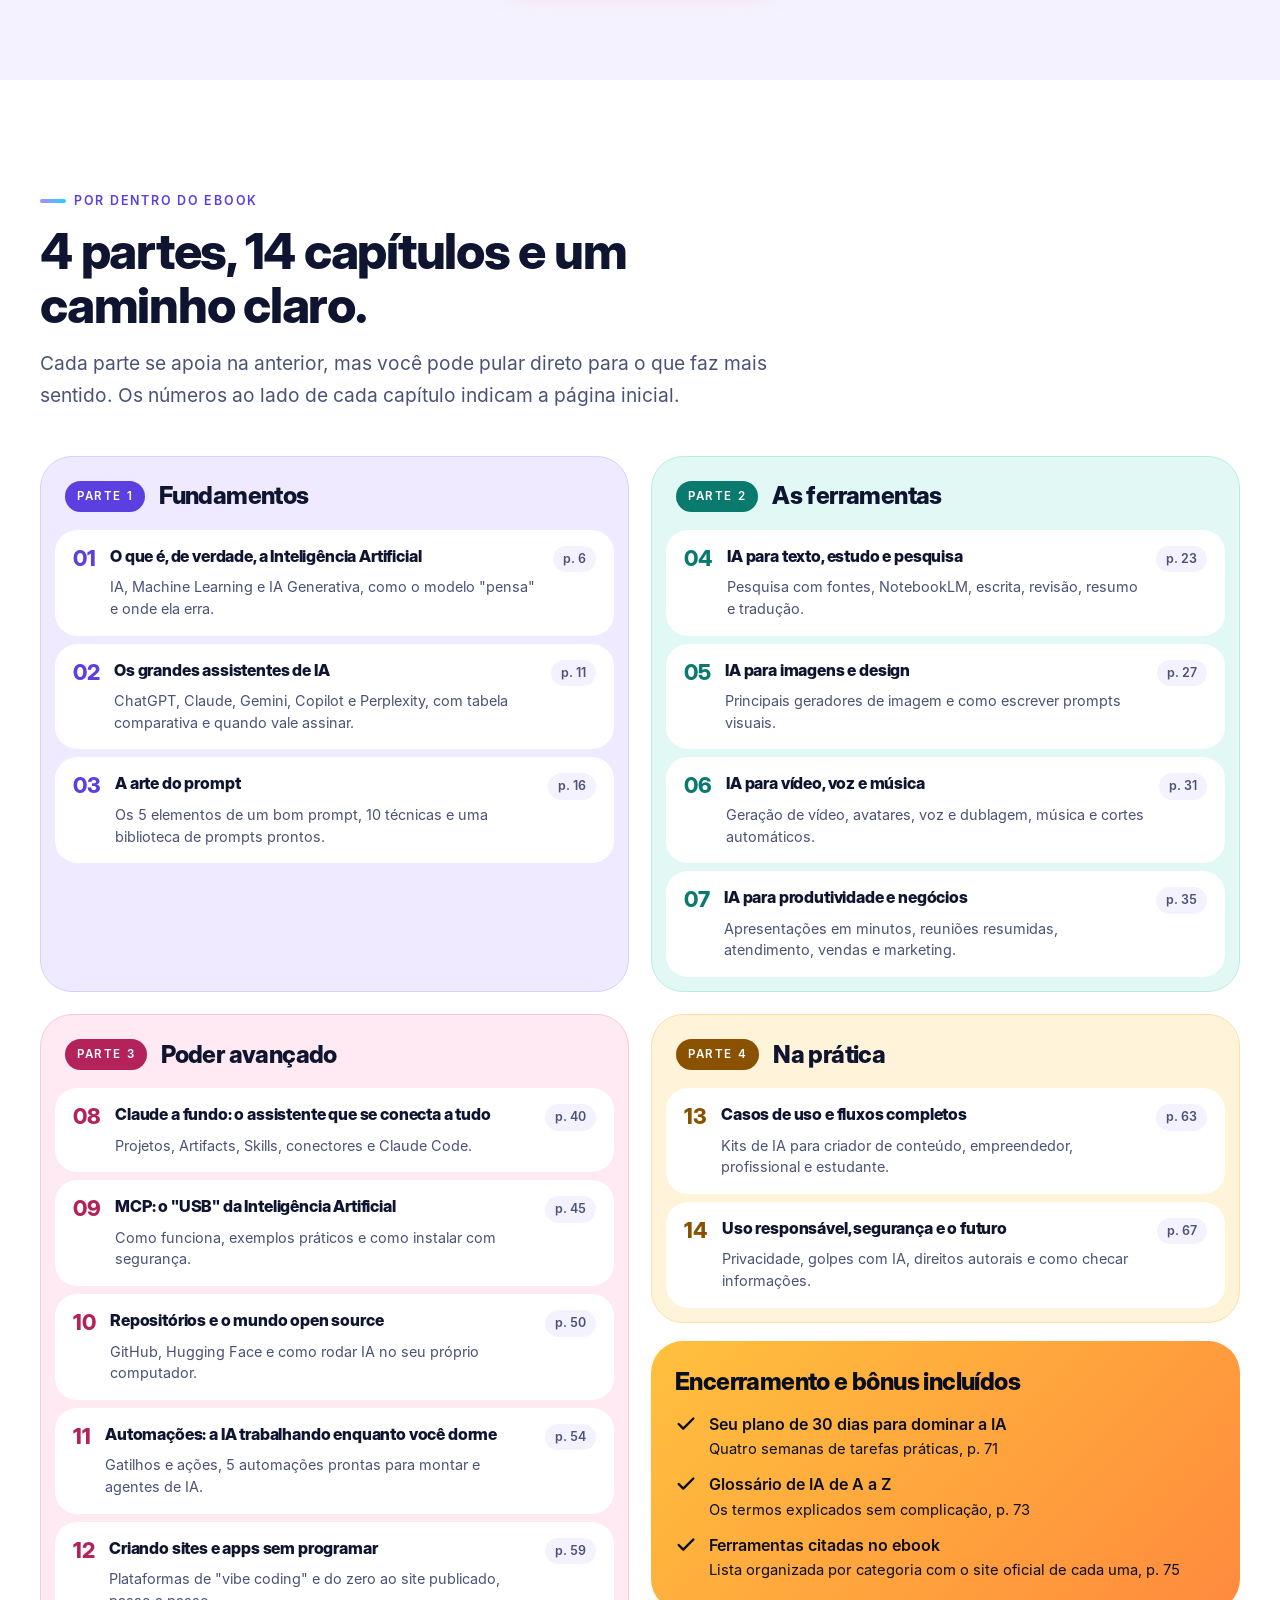
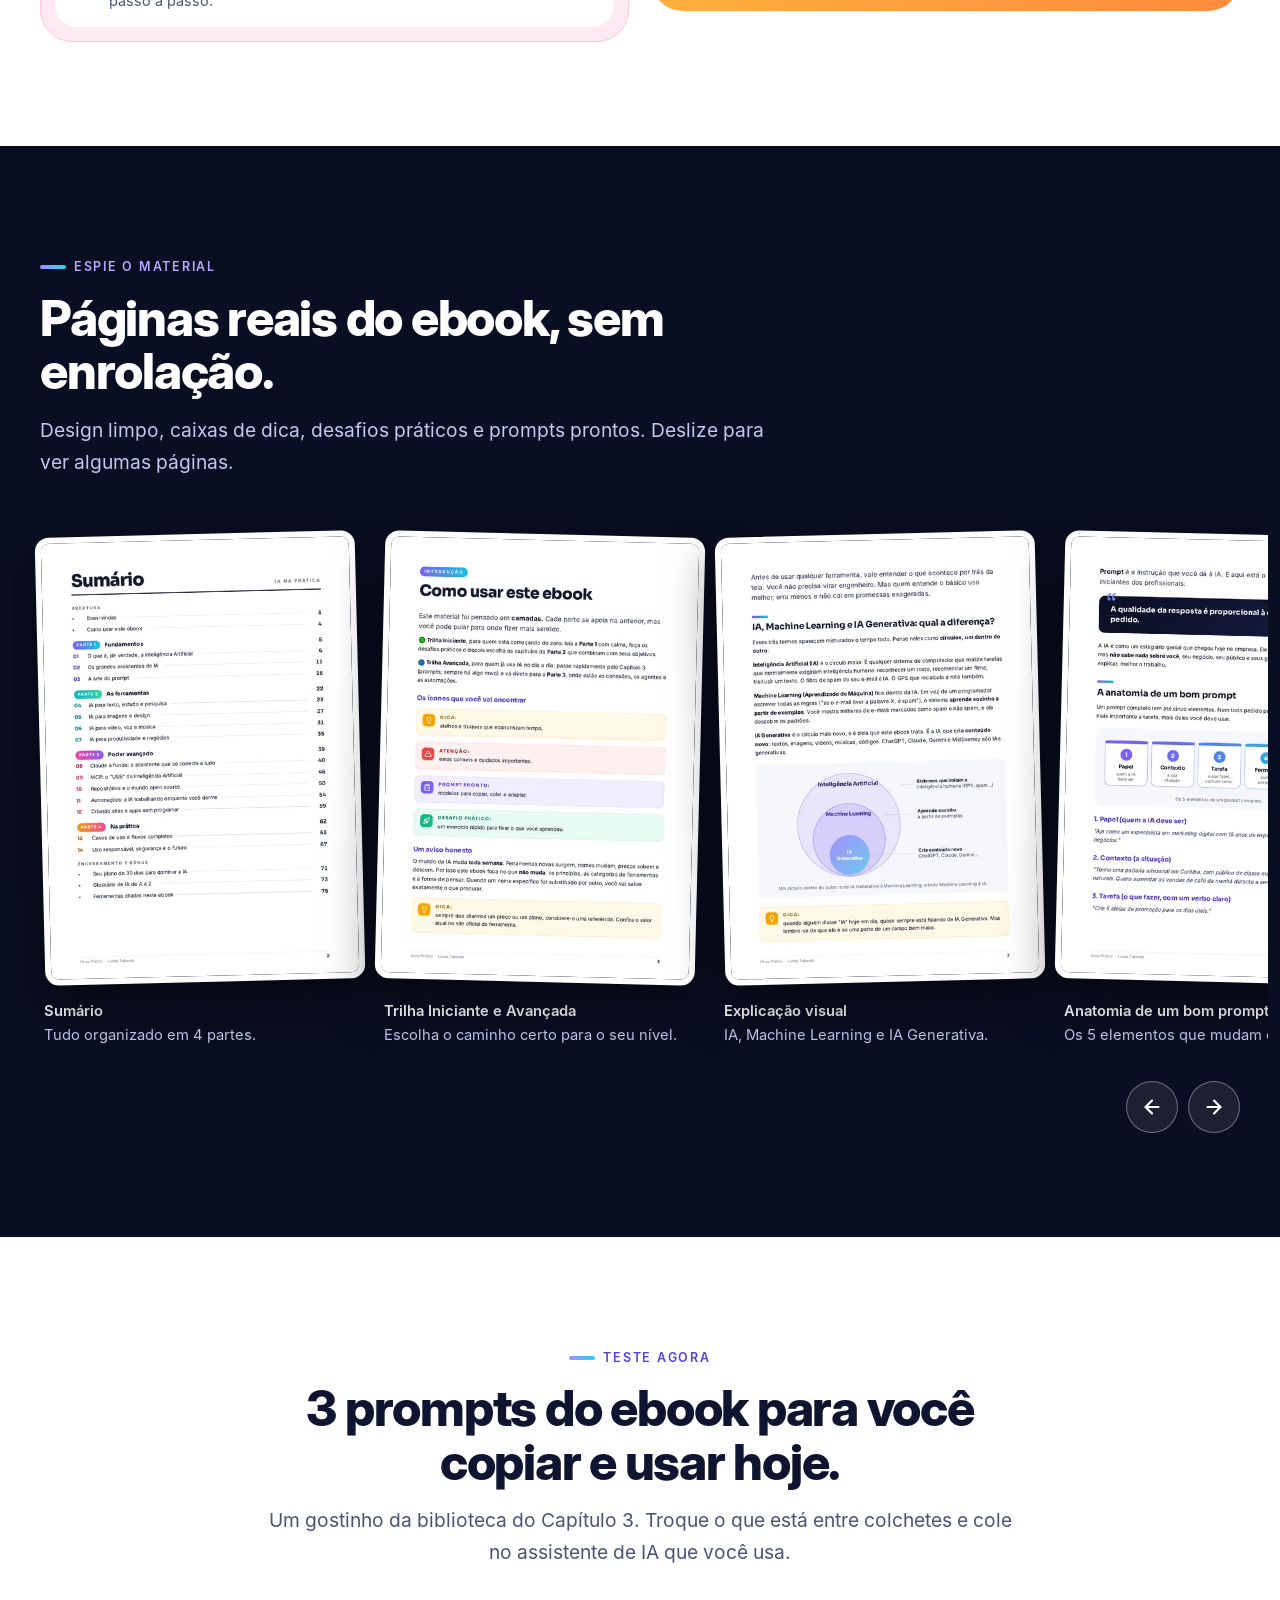
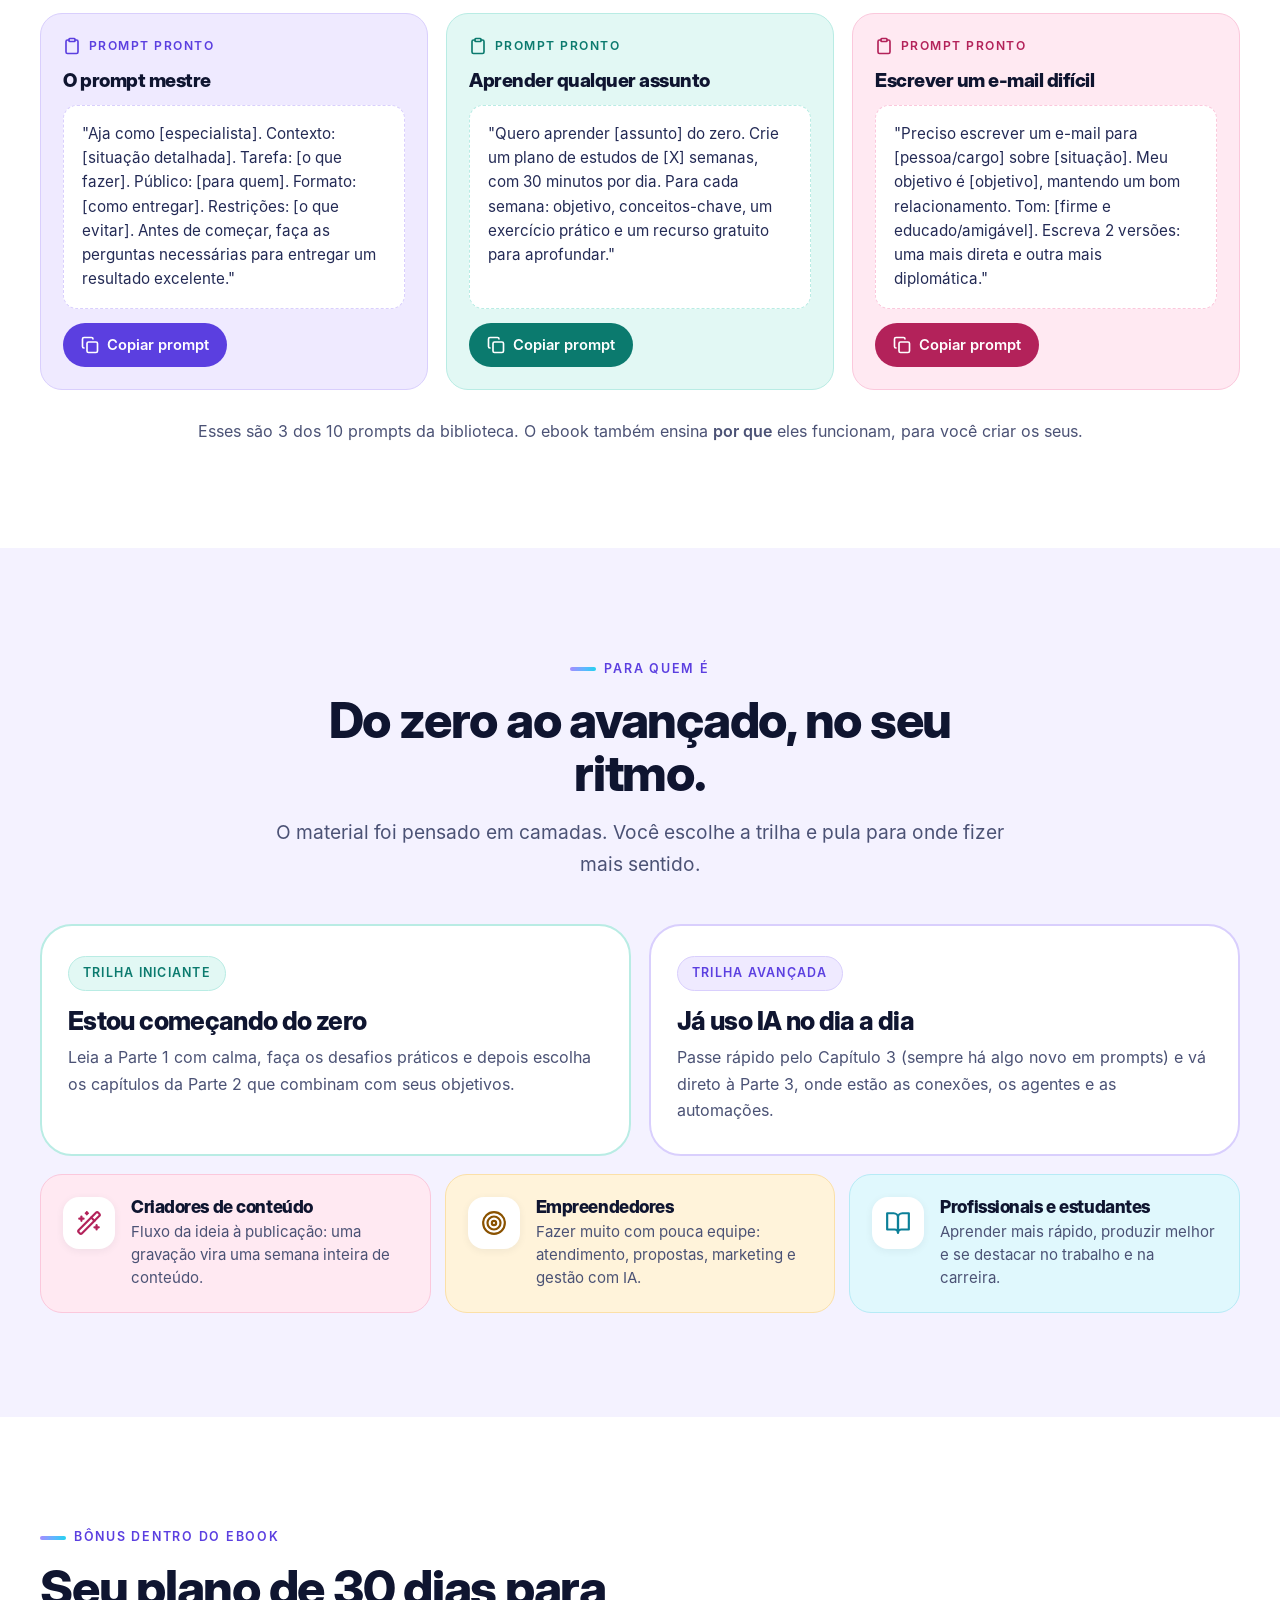
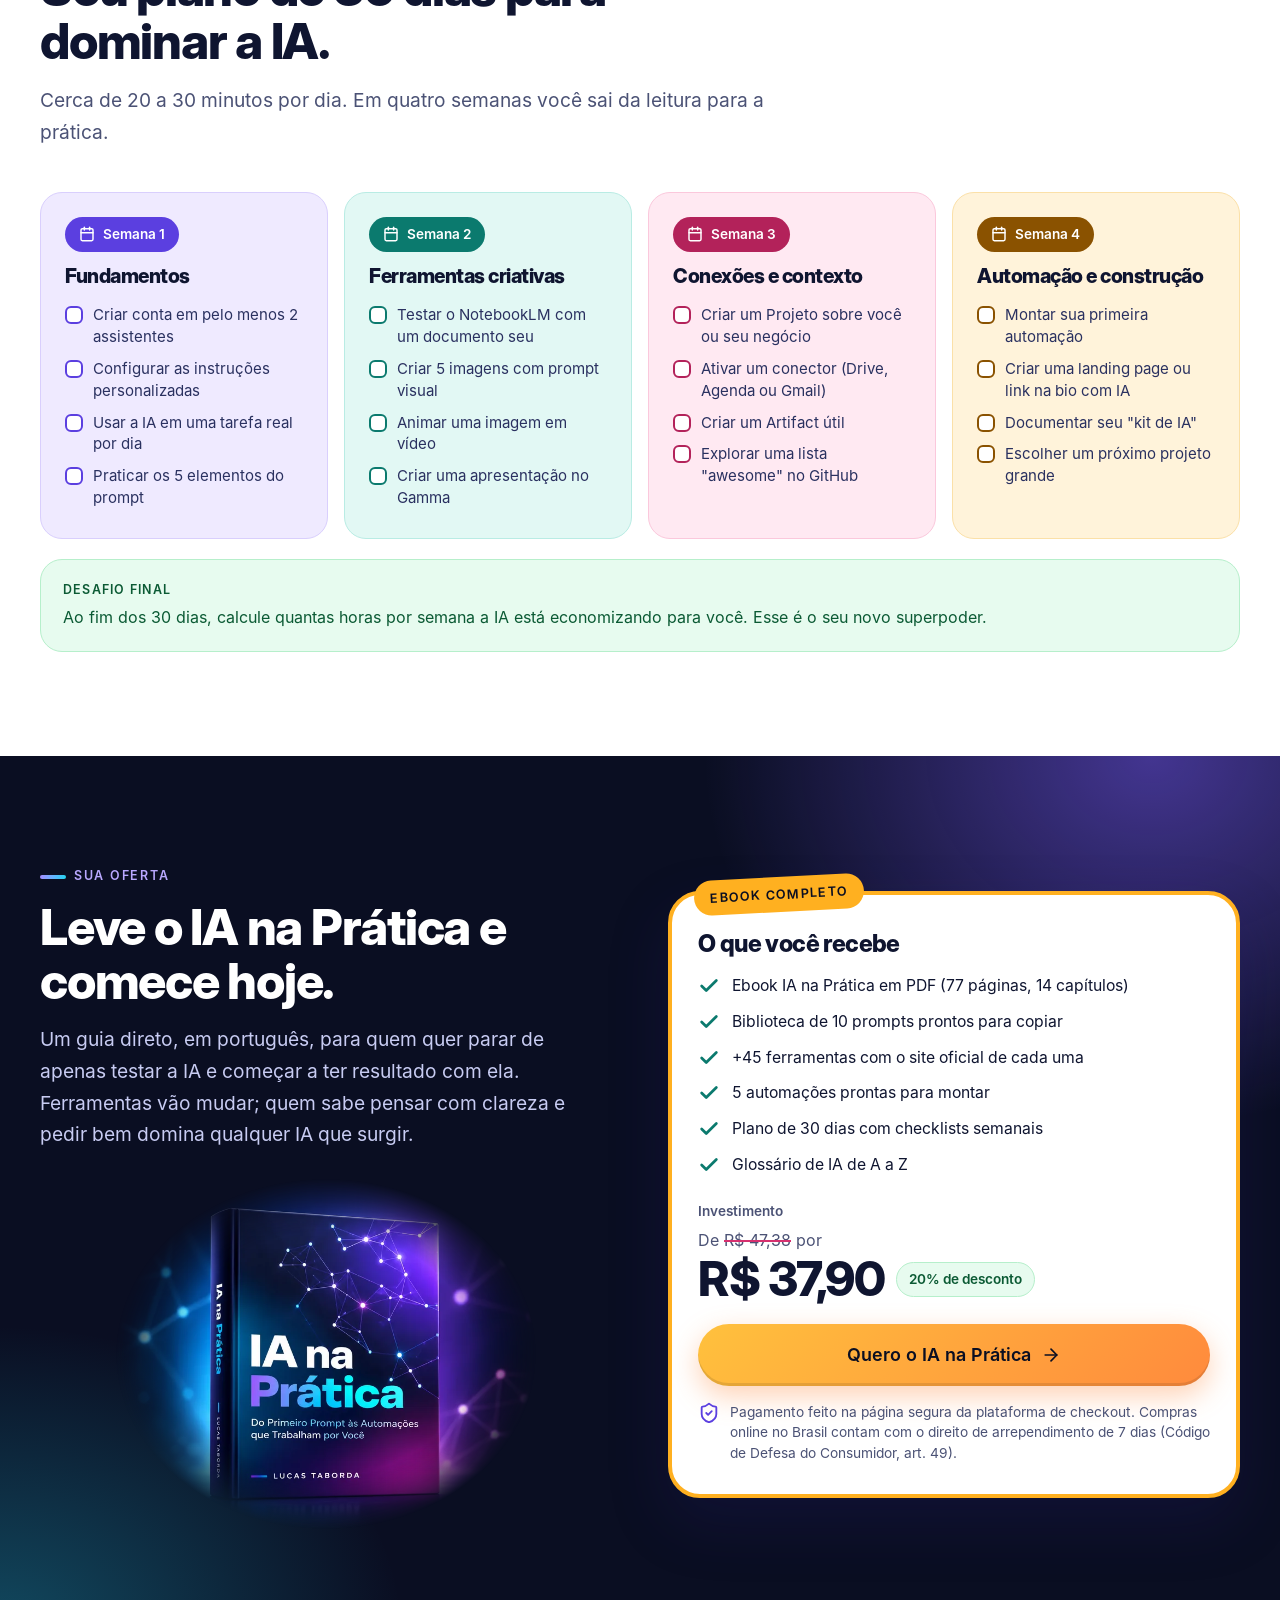
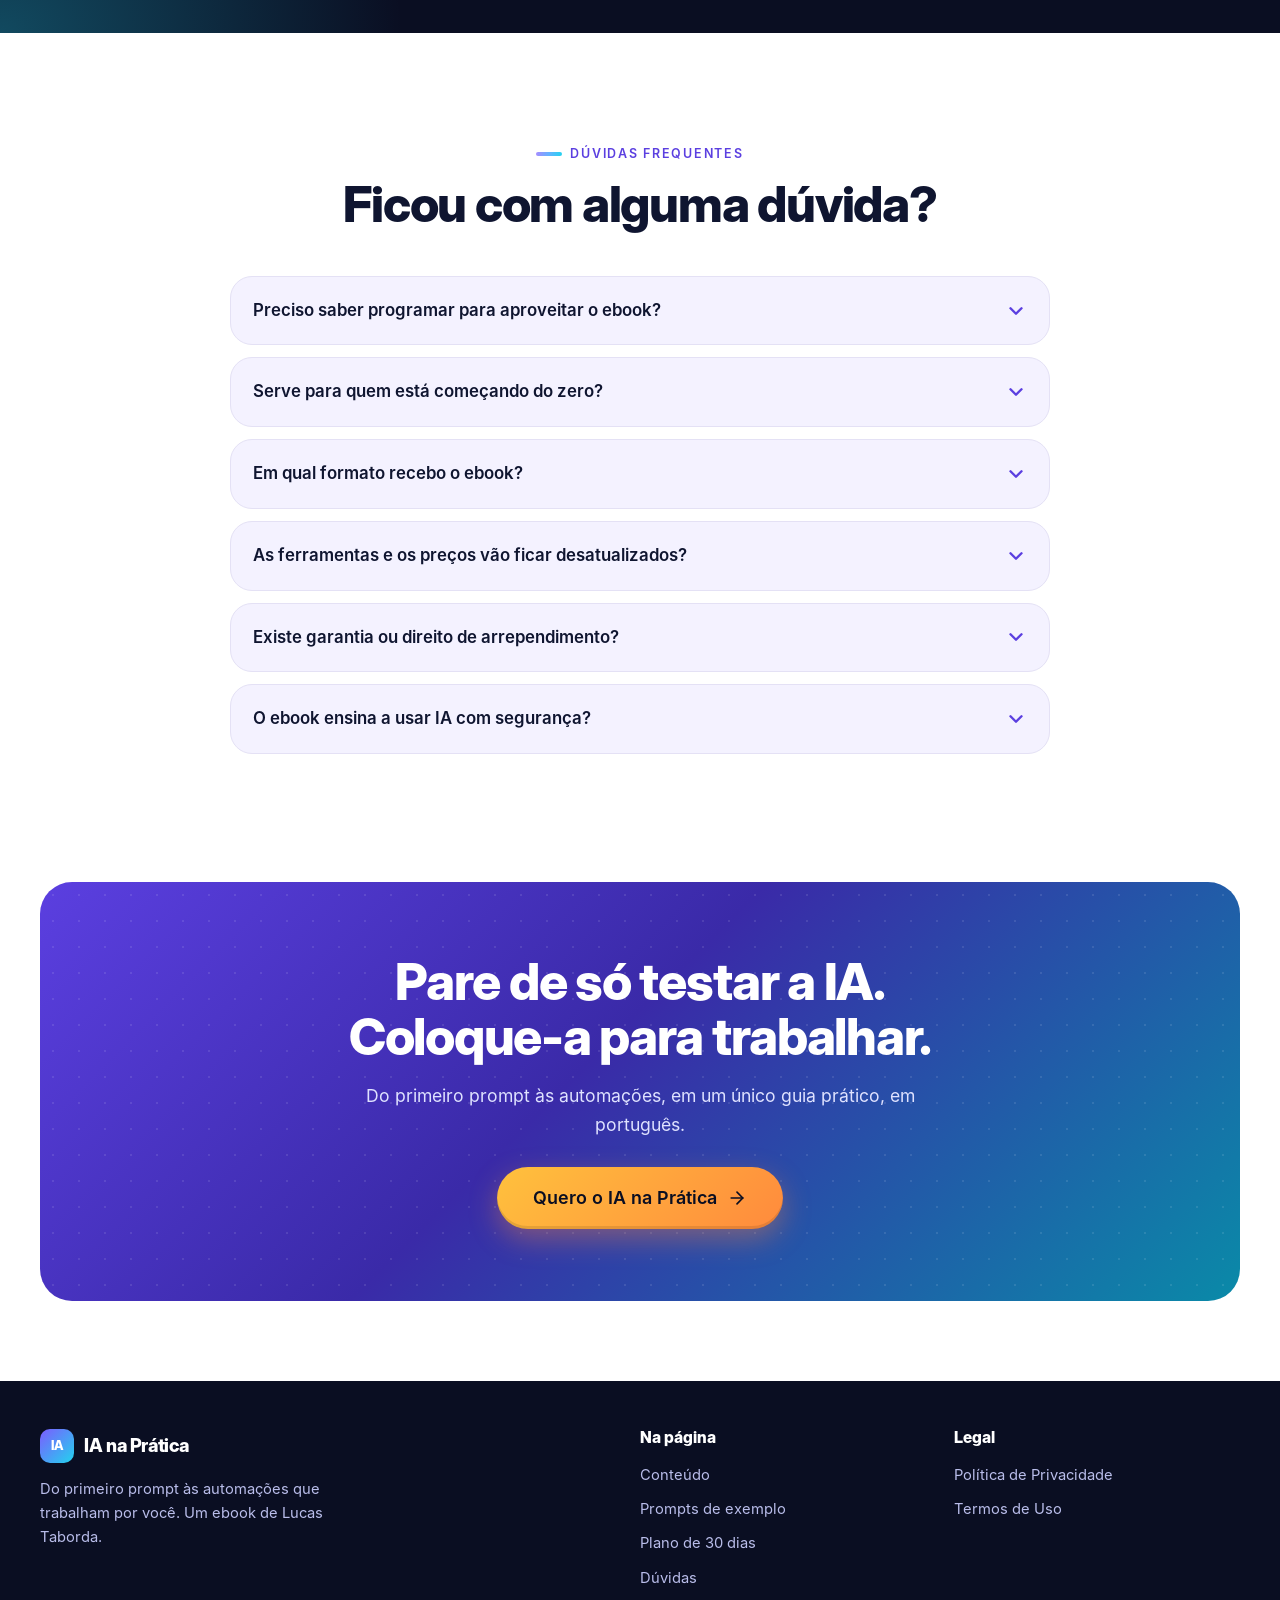
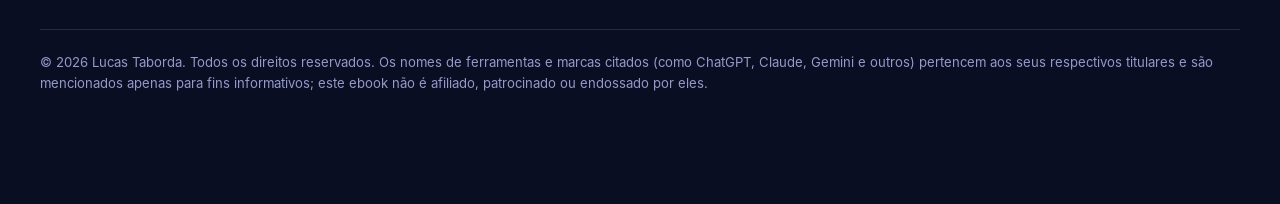
==== commit 40dd2070: "Atualizacao da landing page" ====
--- a/index.html
+++ b/index.html
@@ -8,22 +8,22 @@
   <meta name="author" content="Lucas Taborda">
   <meta name="theme-color" content="#0a0e22">
   <meta name="robots" content="index, follow, max-image-preview:large">
-  <link rel="canonical" href="https://ia-napratica.ltabordaferrei.workers.dev/">
+  <link rel="canonical" href="https://SEU-DOMINIO.com.br/">
 
   <meta property="og:type" content="website">
   <meta property="og:locale" content="pt_BR">
   <meta property="og:site_name" content="IA na Prática">
   <meta property="og:title" content="IA na Prática: do primeiro prompt às automações que trabalham por você">
   <meta property="og:description" content="Guia completo de IA: 14 capítulos, +45 ferramentas, prompts prontos, automações e um plano de 30 dias. Por Lucas Taborda.">
-  <meta property="og:url" content="https://ia-napratica.ltabordaferrei.workers.dev/">
-  <meta property="og:image" content="https://ia-napratica.ltabordaferrei.workers.dev/assets/img/og.jpg">
+  <meta property="og:url" content="https://SEU-DOMINIO.com.br/">
+  <meta property="og:image" content="https://SEU-DOMINIO.com.br/assets/img/og.jpg">
   <meta property="og:image:width" content="1200">
   <meta property="og:image:height" content="630">
   <meta property="og:image:alt" content="Capa do ebook IA na Prática, de Lucas Taborda">
   <meta name="twitter:card" content="summary_large_image">
   <meta name="twitter:title" content="IA na Prática: do primeiro prompt às automações que trabalham por você">
   <meta name="twitter:description" content="Guia completo de IA: 14 capítulos, +45 ferramentas, prompts prontos, automações e plano de 30 dias.">
-  <meta name="twitter:image" content="https://ia-napratica.ltabordaferrei.workers.dev/assets/img/og.jpg">
+  <meta name="twitter:image" content="https://SEU-DOMINIO.com.br/assets/img/og.jpg">
 
   <link rel="icon" href="assets/img/favicon.svg" type="image/svg+xml">
   <link rel="apple-touch-icon" href="assets/img/apple-touch-icon.png">
@@ -42,14 +42,14 @@
     "@graph": [
       {
         "@type": "Book",
-        "@id": "https://ia-napratica.ltabordaferrei.workers.dev/#livro",
+        "@id": "https://SEU-DOMINIO.com.br/#livro",
         "name": "IA na Prática: Do Primeiro Prompt às Automações que Trabalham por Você",
         "author": { "@type": "Person", "name": "Lucas Taborda" },
         "inLanguage": "pt-BR",
         "numberOfPages": 77,
         "bookFormat": "https://schema.org/EBook",
         "datePublished": "2026",
-        "image": "https://ia-napratica.ltabordaferrei.workers.dev/assets/img/og.jpg",
+        "image": "https://SEU-DOMINIO.com.br/assets/img/og.jpg",
         "description": "Guia completo de inteligência artificial em 14 capítulos: assistentes, prompts, imagens, vídeo, Claude, MCP, automações, criação de sites sem programar e plano de 30 dias.",
         "offers": { "@type": "Offer", "price": "37.90", "priceCurrency": "BRL", "availability": "https://schema.org/InStock", "url": "https://pay.cakto.com.br/87ne77g_1231084" }
       },
@@ -67,6 +67,25 @@
     ]
   }
   </script>
+  <!-- Meta Pixel Code -->
+  <script>
+    !function(f,b,e,v,n,t,s)
+    {if(f.fbq)return;n=f.fbq=function(){n.callMethod?
+    n.callMethod.apply(n,arguments):n.queue.push(arguments)};
+    if(!f._fbq)f._fbq=n;n.push=n;n.loaded=!0;n.version='2.0';
+    n.queue=[];t=b.createElement(e);t.async=!0;
+    t.src=v;s=b.getElementsByTagName(e)[0];
+    s.parentNode.insertBefore(t,s)}(window, document,'script',
+    'https://connect.facebook.net/en_US/fbevents.js');
+    fbq('init', '1641621147670473');
+    fbq('track', 'PageView');
+  </script>
+  <noscript>
+    <img height="1" width="1" style="display:none"
+      src="https://www.facebook.com/tr?id=1641621147670473&ev=PageView&noscript=1"
+      alt="" />
+  </noscript>
+  <!-- End Meta Pixel Code -->
 </head>
 <body>
   <a class="skip" href="#conteudo-principal">Pular para o conteúdo</a>
@@ -106,20 +125,17 @@
           <h1 id="h1">Você usa a IA como se fosse o Google. <span class="grad-text">Hora de fazê-la trabalhar por você.</span></h1>
           <p class="sub"><strong>IA na Prática</strong> leva você do primeiro prompt às automações que rodam sozinhas: assistentes, imagens, vídeo, Claude, MCP, sites sem programar e um plano de 30 dias para dominar tudo.</p>
 
-          <p class="hero-offer" data-price-wrap><s data-price-old>R$ 47,38</s> <strong data-price>R$ 37,90</strong> <span class="off" data-discount>20% de desconto</span> <span class="fmt">Ebook em PDF · 77 páginas</span></p>
-
           <div class="hero-ctas">
-            <a class="btn btn-cta btn-lg" href="https://pay.cakto.com.br/87ne77g_1231084" target="_blank" rel="noopener" data-buy><span>Comprar por R$ <span data-price-num>37,90</span></span> <svg aria-hidden="true"><use href="#i-arrow"/></svg></a>
+            <a class="btn btn-cta btn-lg" href="#oferta" data-cta>Quero o IA na Prática <svg aria-hidden="true"><use href="#i-arrow"/></svg></a>
             <a class="btn btn-ghost btn-lg" href="#conteudo">Ver o que tem dentro</a>
           </div>
-
 
           <ul class="hero-points">
             <li><svg aria-hidden="true" viewBox="0 0 24 24"><use href="#i-check"/></svg> 14 capítulos</li>
             <li><svg aria-hidden="true" viewBox="0 0 24 24"><use href="#i-check"/></svg> Prompts prontos para copiar</li>
             <li><svg aria-hidden="true" viewBox="0 0 24 24"><use href="#i-check"/></svg> Automações e MCP</li>
           </ul>
-          <p class="hero-note">Ebook digital em PDF · por Lucas Taborda · pagamento na página da Cakto</p>
+          <p class="hero-note">Ebook digital em PDF · por Lucas Taborda</p>
         </div>
 
         <div class="hero-art">
@@ -243,7 +259,7 @@
           </article>
         </div>
 
-        <p style="text-align:center;margin-top:36px"><a class="btn btn-cta" href="https://pay.cakto.com.br/87ne77g_1231084" target="_blank" rel="noopener" data-buy>Quero aprender tudo isso <svg aria-hidden="true"><use href="#i-arrow"/></svg></a></p>
+        <p style="text-align:center;margin-top:36px"><a class="btn btn-cta" href="#oferta" data-cta>Quero aprender tudo isso <svg aria-hidden="true"><use href="#i-arrow"/></svg></a></p>
       </div>
     </section>
 
@@ -503,12 +519,11 @@
             <li><svg aria-hidden="true" viewBox="0 0 24 24"><use href="#i-check"/></svg> Glossário de IA de A a Z</li>
           </ul>
 
-          <div class="price on" id="price" data-price-wrap><small id="price-label">Investimento</small><span class="old">De <s data-price-old>R$ 47,38</s> por</span><div class="now"><span data-price>R$ 37,90</span><em data-discount>20% de desconto</em></div></div>
-
-          <a class="btn btn-cta btn-lg" id="buy" href="https://pay.cakto.com.br/87ne77g_1231084" target="_blank" rel="noopener" data-buy>Quero o IA na Prática <svg aria-hidden="true"><use href="#i-arrow"/></svg></a>
-
-          <p class="secure"><svg aria-hidden="true" viewBox="0 0 24 24"><use href="#i-shield"/></svg><span>O pagamento é feito na página da Cakto. Compras online no Brasil contam com o direito de arrependimento de 7 dias (Código de Defesa do Consumidor, art. 49).</span></p>
-          <p class="peek"><a href="#por-dentro">Ver páginas reais do ebook antes de comprar</a></p>
+          <div class="price on" id="price"><small id="price-label">Investimento</small><span class="old">De <s data-price-old>R$ 47,38</s> por</span><div class="now"><span data-price>R$ 37,90</span><em data-discount>20% de desconto</em></div></div>
+
+          <a class="btn btn-cta btn-lg" id="buy" href="#oferta" data-cta data-buy>Quero o IA na Prática <svg aria-hidden="true"><use href="#i-arrow"/></svg></a>
+
+          <p class="secure"><svg aria-hidden="true" viewBox="0 0 24 24"><use href="#i-shield"/></svg><span>Pagamento feito na página segura da plataforma de checkout. Compras online no Brasil contam com o direito de arrependimento de 7 dias (Código de Defesa do Consumidor, art. 49).</span></p>
         </div>
       </div>
     </section>
@@ -543,7 +558,7 @@
         <div class="final-card reveal">
           <h2 id="h-final">Pare de só testar a IA. Coloque-a para trabalhar.</h2>
           <p>Do primeiro prompt às automações, em um único guia prático, em português.</p>
-          <a class="btn btn-cta btn-lg" href="https://pay.cakto.com.br/87ne77g_1231084" target="_blank" rel="noopener" data-buy>Quero o IA na Prática <svg aria-hidden="true"><use href="#i-arrow"/></svg></a>
+          <a class="btn btn-cta btn-lg" href="#oferta" data-cta>Quero o IA na Prática <svg aria-hidden="true"><use href="#i-arrow"/></svg></a>
         </div>
       </div>
     </section>
@@ -578,12 +593,12 @@
   </footer>
 
   <div class="sticky-cta" id="sticky" aria-hidden="true">
-    <div class="t">IA na Prática <small>R$ <span data-price-num>37,90</span> · Ebook em PDF</small></div>
-    <a class="btn btn-cta" href="https://pay.cakto.com.br/87ne77g_1231084" target="_blank" rel="noopener" data-buy tabindex="-1">Comprar agora</a>
+    <div class="t">IA na Prática <small>Ebook em PDF · 77 páginas</small></div>
+    <a class="btn btn-cta" href="#oferta" data-cta tabindex="-1">Quero o ebook</a>
   </div>
 
   <div class="cookie" id="cookie" role="dialog" aria-label="Aviso de cookies" aria-live="polite">
-    <p>Usamos o Meta Pixel (cookies de medição e anúncios). <a href="politica-de-privacidade/">Saiba mais</a>.</p>
+    <p>Usamos cookies para entender como a página é usada e melhorá-la. Você pode aceitar ou recusar. Saiba mais na <a href="politica-de-privacidade/">Política de Privacidade</a>.</p>
     <div class="row"><button type="button" id="cookie-ok">Aceitar</button><button type="button" id="cookie-no" class="alt">Recusar</button></div>
   </div>
 
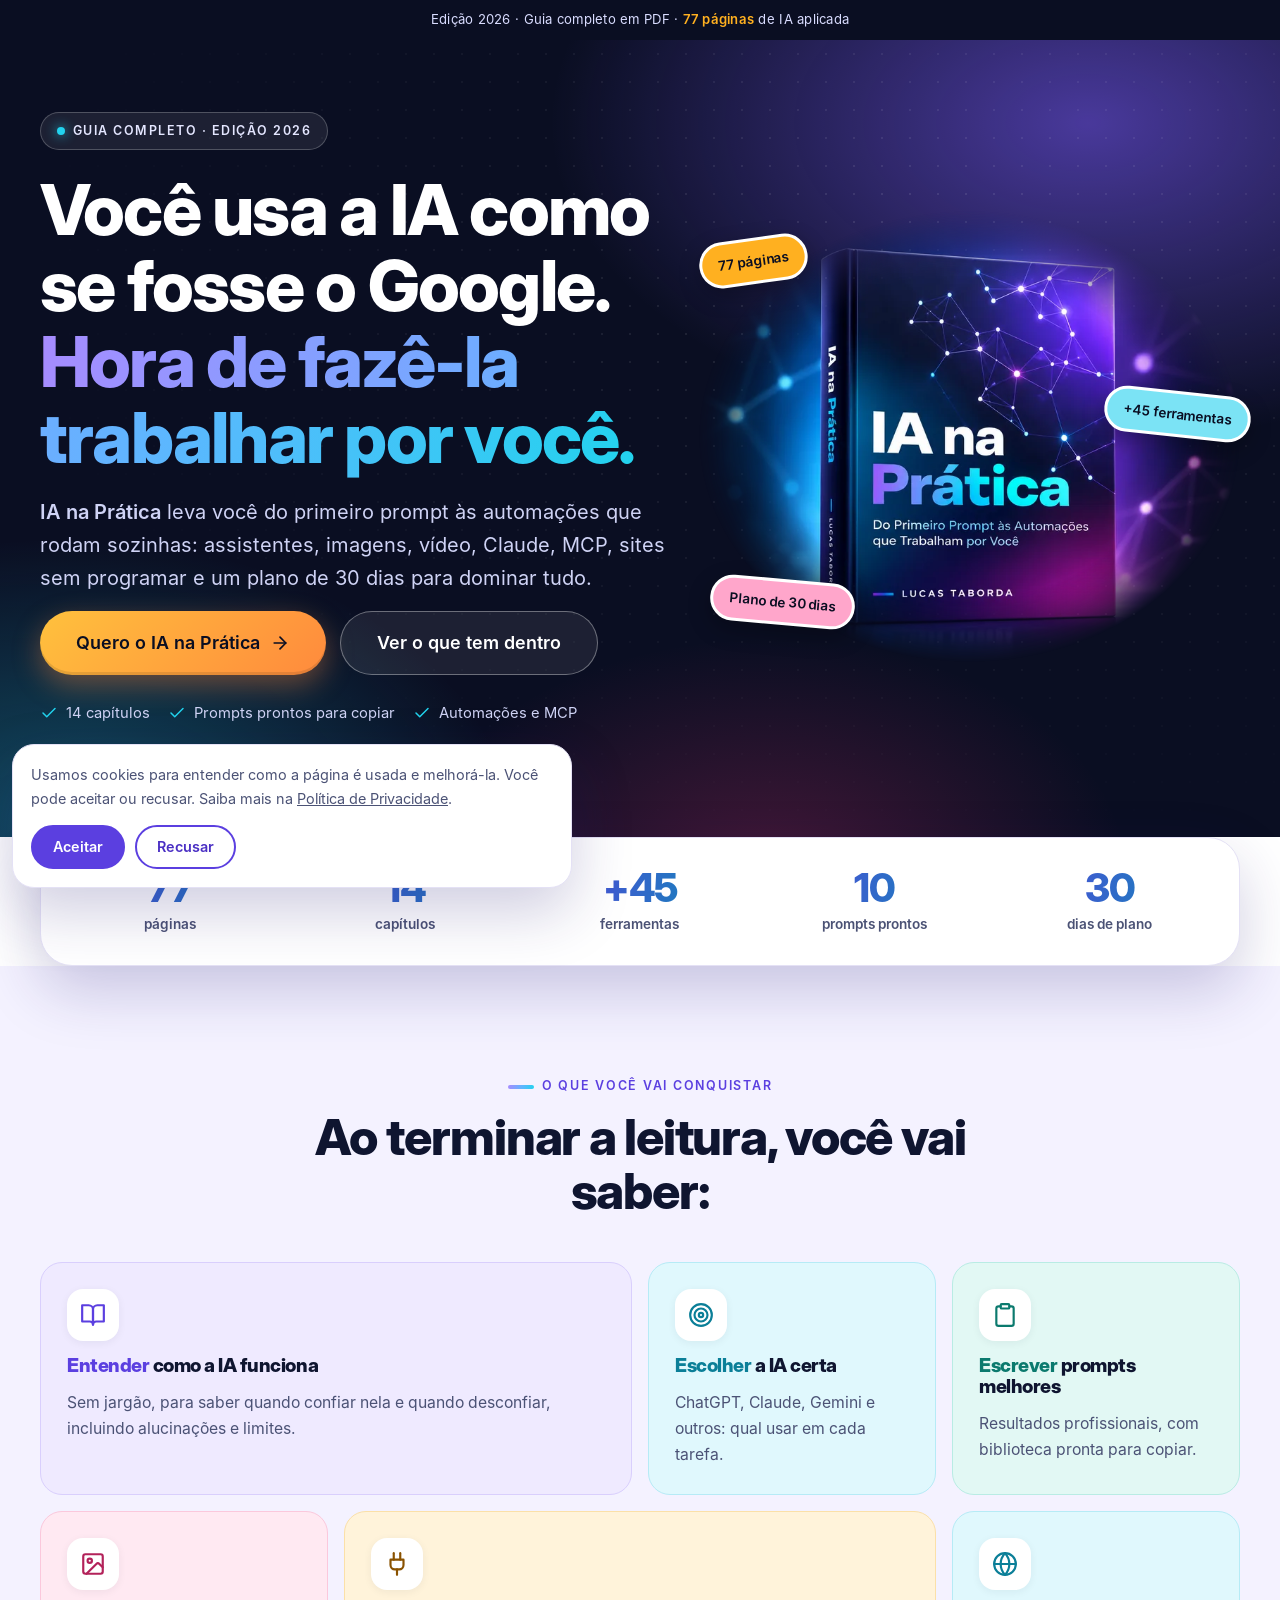
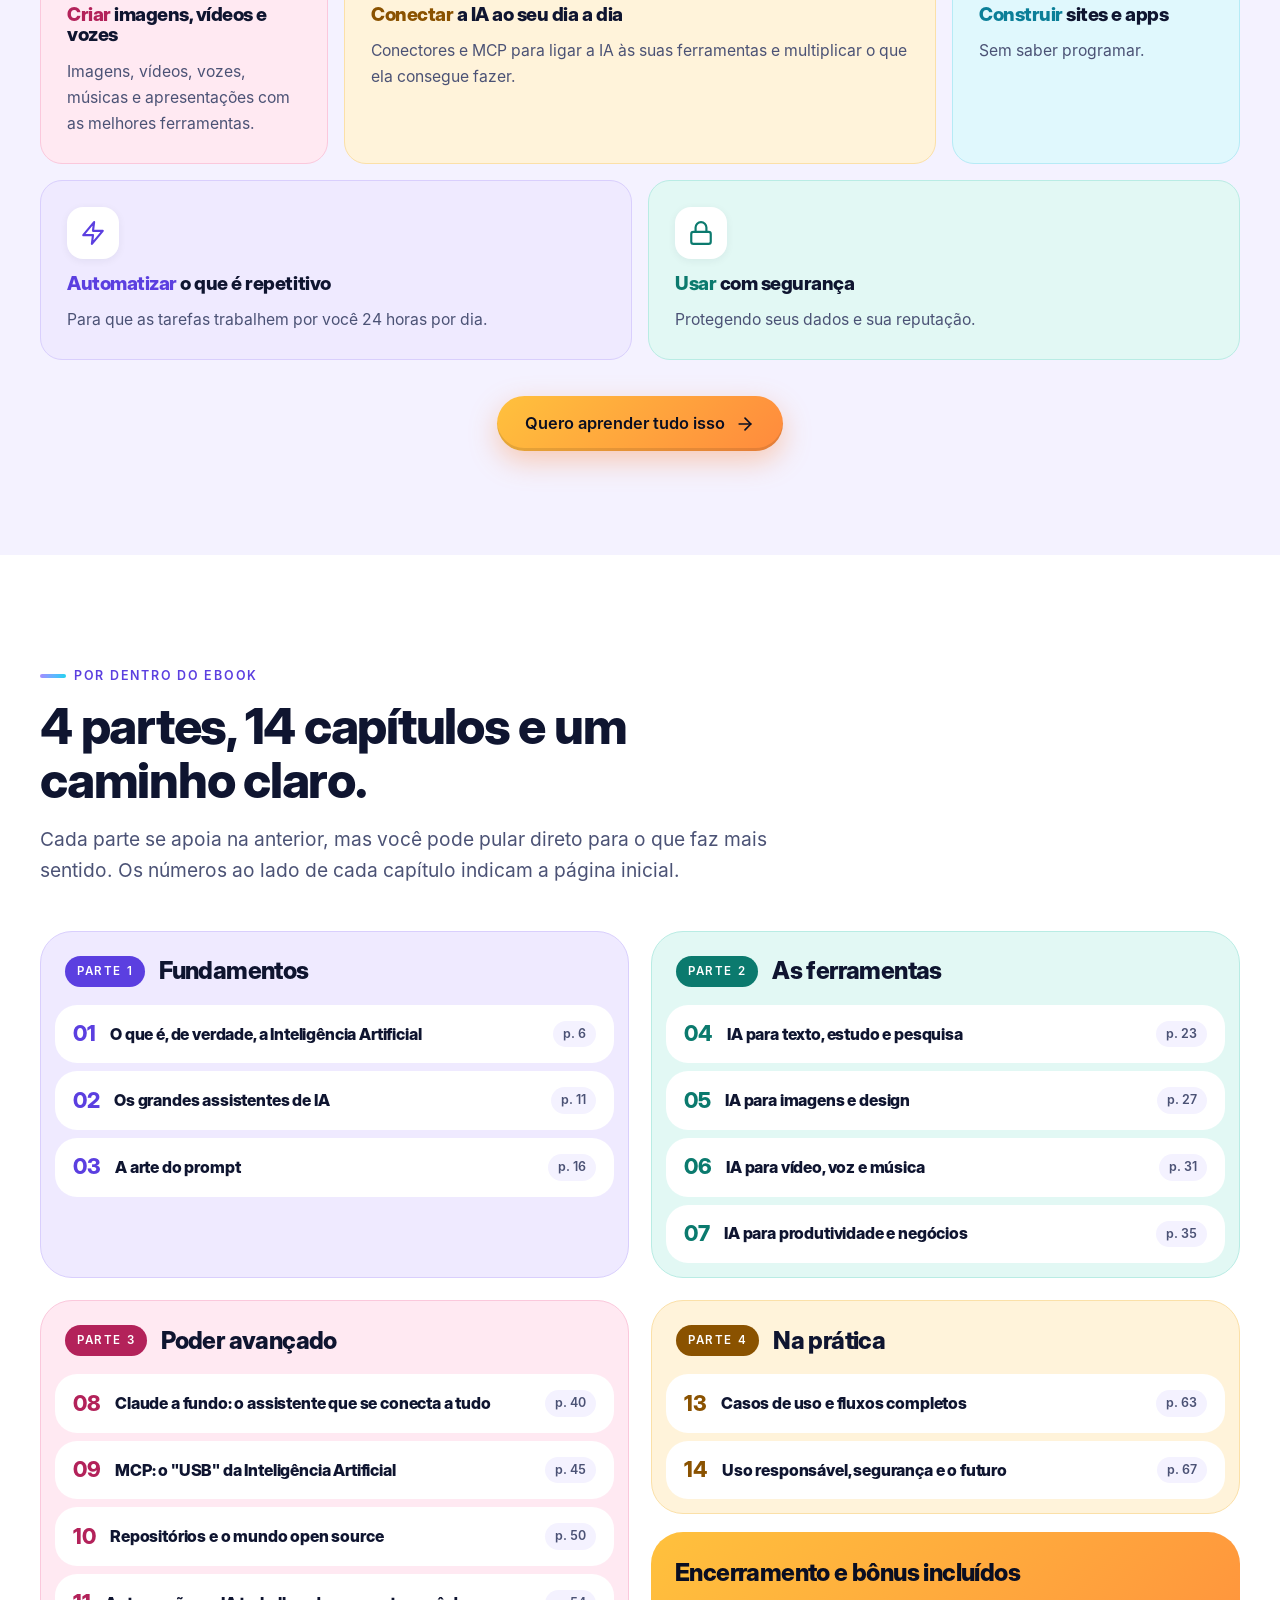
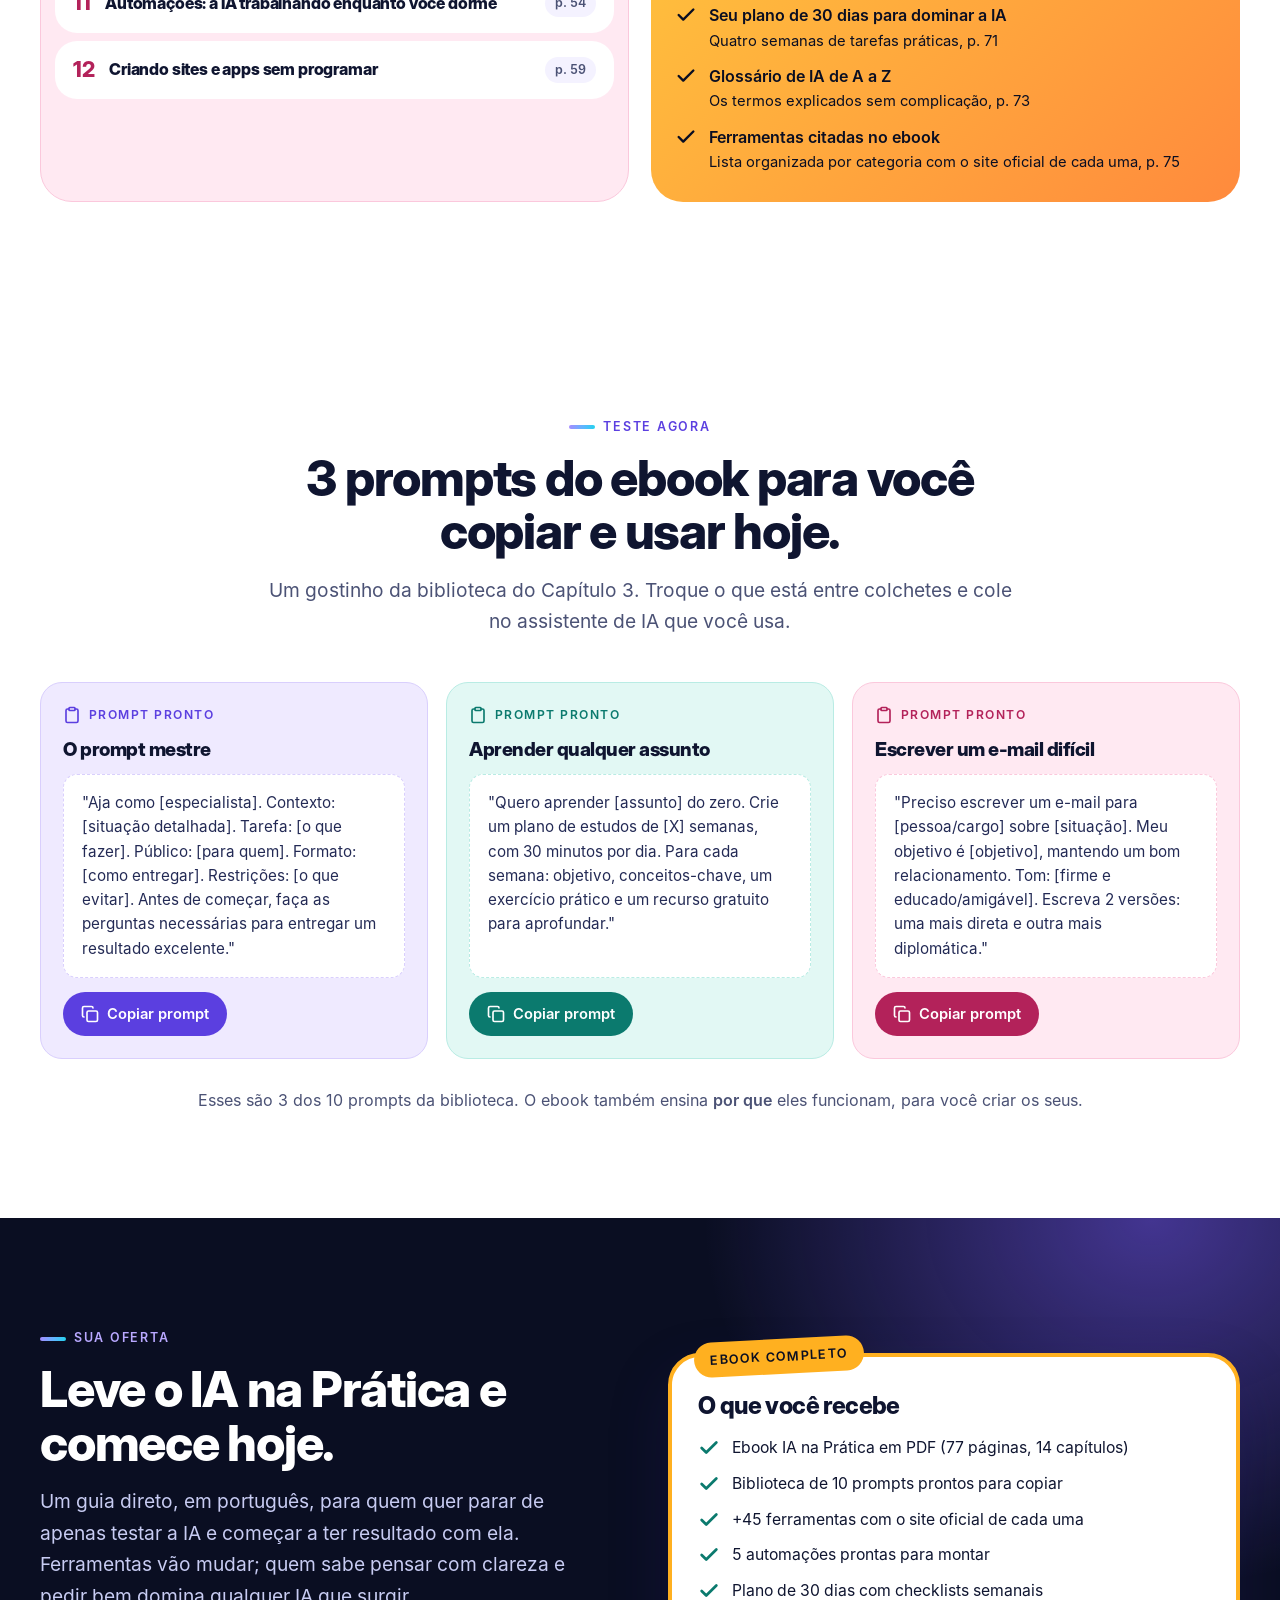
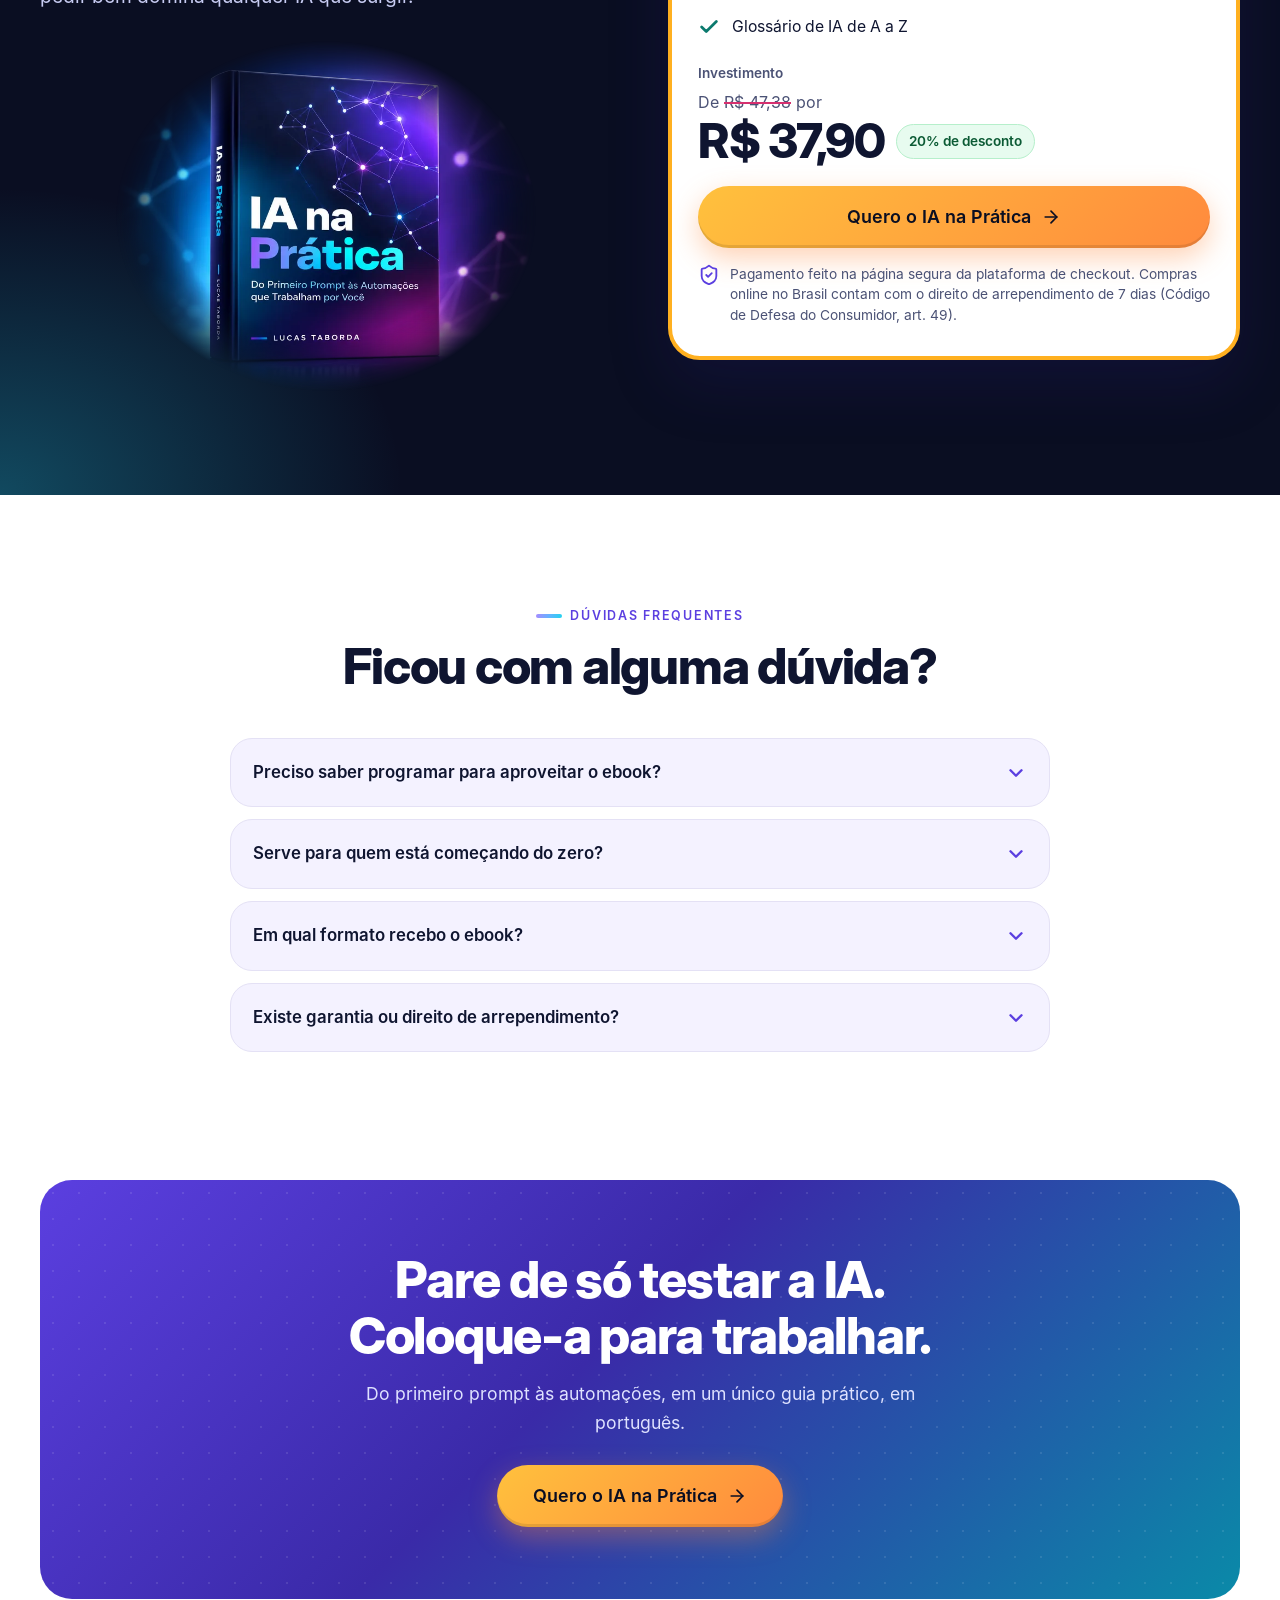
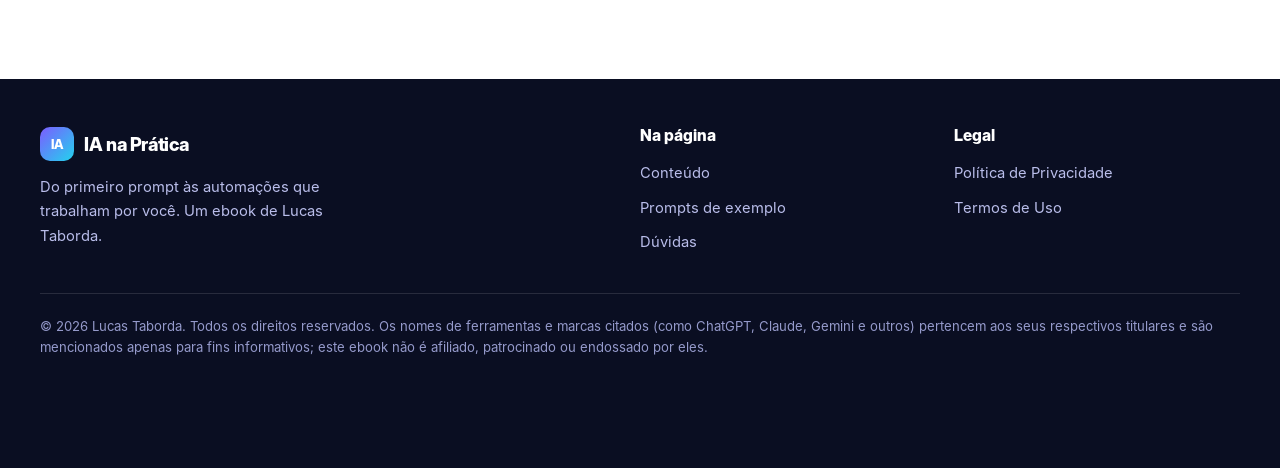
==== commit db695051: "Atualizacao da landing page" ====
--- a/index.html
+++ b/index.html
@@ -33,7 +33,7 @@
   <link rel="preload" as="image" type="image/webp" href="assets/img/hero-book-768.webp"
         imagesrcset="assets/img/hero-book-480.webp 480w, assets/img/hero-book-768.webp 768w, assets/img/hero-book-1080.webp 1080w"
         imagesizes="(min-width: 900px) 520px, 92vw" fetchpriority="high">
-  <link rel="stylesheet" href="assets/css/styles.css">
+  <link rel="stylesheet" href="assets/css/styles.css?v=20261022c">
   <script>document.documentElement.className += ' js';</script>
 
   <script type="application/ld+json">
@@ -59,9 +59,7 @@
           { "@type": "Question", "name": "Preciso saber programar para aproveitar o ebook?", "acceptedAnswer": { "@type": "Answer", "text": "Não. O ebook foi escrito em camadas: a Trilha Iniciante começa do zero, sem jargão, e até o capítulo sobre criar sites e aplicativos mostra como fazer isso sem programar." } },
           { "@type": "Question", "name": "O ebook serve para quem está começando do zero?", "acceptedAnswer": { "@type": "Answer", "text": "Sim. A Parte 1 explica como a IA funciona, apresenta os principais assistentes e ensina a escrever bons prompts. Quem já usa IA pode seguir a Trilha Avançada e ir direto para conexões, MCP e automações." } },
           { "@type": "Question", "name": "Em qual formato recebo o ebook?", "acceptedAnswer": { "@type": "Answer", "text": "O ebook é um arquivo PDF, que você lê no celular, tablet ou computador. A liberação do acesso é feita pela plataforma de pagamento após a compra." } },
-          { "@type": "Question", "name": "As ferramentas e os preços vão ficar desatualizados?", "acceptedAnswer": { "@type": "Answer", "text": "O mundo da IA muda toda semana, por isso o ebook foca no que não muda: princípios, categorias de ferramentas e a forma de pensar. Quando um nome específico for substituído, você saberá exatamente o que procurar. Preços citados são referência e devem ser conferidos no site oficial de cada ferramenta." } },
-          { "@type": "Question", "name": "Existe garantia ou direito de arrependimento?", "acceptedAnswer": { "@type": "Answer", "text": "Compras feitas pela internet no Brasil contam com o direito de arrependimento de 7 dias previsto no Código de Defesa do Consumidor (art. 49). Confira as condições na página de pagamento." } },
-          { "@type": "Question", "name": "O ebook ensina a usar IA com segurança?", "acceptedAnswer": { "@type": "Answer", "text": "Sim. O capítulo 14 trata de privacidade, o que nunca colar em uma IA, golpes com IA, direitos autorais e como checar informações." } }
+          { "@type": "Question", "name": "Existe garantia ou direito de arrependimento?", "acceptedAnswer": { "@type": "Answer", "text": "Compras feitas pela internet no Brasil contam com o direito de arrependimento de 7 dias previsto no Código de Defesa do Consumidor (art. 49). Confira as condições na página de pagamento." } }
         ]
       }
     ]
@@ -165,48 +163,8 @@
     </section>
 
     <!-- ============ FERRAMENTAS ============ -->
-    <section class="marquee" aria-label="Ferramentas abordadas no ebook">
-      <p>Ferramentas que você vai aprender a usar</p>
-      <div class="marquee-wrap">
-        <div class="marquee-track" id="marquee">
-          <span>ChatGPT</span><span>Claude</span><span>Gemini</span><span>Microsoft Copilot</span><span>Perplexity</span><span>Grok</span><span>DeepSeek</span><span>Mistral Le Chat</span><span>NotebookLM</span><span>DeepL</span><span>Midjourney</span><span>Ideogram</span><span>Leonardo.ai</span><span>Flux</span><span>Canva</span><span>Adobe Firefly</span><span>Veo</span><span>Sora</span><span>Runway</span><span>Kling</span><span>HeyGen</span><span>Synthesia</span><span>ElevenLabs</span><span>Suno</span><span>CapCut</span><span>Gamma</span><span>Zapier</span><span>Make</span><span>n8n</span><span>Lovable</span><span>Bolt</span><span>v0</span><span>Replit</span><span>Cursor</span><span>Claude Code</span><span>GitHub</span><span>Hugging Face</span><span>Ollama</span><span>LM Studio</span>
-        </div>
-      </div>
-    </section>
 
     <!-- ============ PROBLEMA ============ -->
-    <section class="section problem" id="problema" aria-labelledby="h-problema">
-      <div class="container">
-        <div class="section-head reveal">
-          <span class="eyebrow">O problema</span>
-          <h2 class="h2" id="h-problema">A maioria faz uma pergunta curta, lê a resposta e fecha a aba.</h2>
-          <p class="lead">Fica de fora quase todo o potencial da IA. E o que separa quem tira resultado de quem só experimenta não é sorte: é saber pedir, escolher e conectar.</p>
-        </div>
-
-        <div class="cards-3">
-          <article class="p-card reveal" data-c="violet">
-            <span class="ico"><svg aria-hidden="true" viewBox="0 0 24 24"><use href="#i-msg"/></svg></span>
-            <h3>Respostas genéricas</h3>
-            <p>Pedido vago, resposta que serviria para qualquer pessoa. Quase sempre o problema está no pedido, não na ferramenta.</p>
-          </article>
-          <article class="p-card reveal" data-c="pink" style="--d:.08s">
-            <span class="ico"><svg aria-hidden="true" viewBox="0 0 24 24"><use href="#i-search"/></svg></span>
-            <h3>Ferramentas demais</h3>
-            <p>Surge uma IA nova toda semana. Sem saber qual usar para cada tarefa, você perde tempo testando em vez de produzir.</p>
-          </article>
-          <article class="p-card reveal" data-c="amber" style="--d:.16s">
-            <span class="ico"><svg aria-hidden="true" viewBox="0 0 24 24"><use href="#i-zap"/></svg></span>
-            <h3>Tarefas repetitivas</h3>
-            <p>E-mails, planilhas, resumos, posts, propostas. Tudo no manual, enquanto a IA poderia fazer por você, até enquanto você dorme.</p>
-          </article>
-        </div>
-
-        <div class="bridge reveal">
-          <p>Quem aprende IA de verdade agora passa a competir com quem ainda não sabe usá-la.</p>
-          <small>Uma vantagem enorme no mercado de trabalho, nos negócios e na criação de conteúdo. É exatamente isso que o ebook entrega, passo a passo.</small>
-        </div>
-      </div>
-    </section>
 
     <!-- ============ BENEFÍCIOS ============ -->
     <section class="section benefits" id="beneficios" aria-labelledby="h-benef">
@@ -326,47 +284,6 @@
     </section>
 
     <!-- ============ POR DENTRO (páginas reais) ============ -->
-    <section class="section inside" id="por-dentro" aria-labelledby="h-inside">
-      <div class="container">
-        <div class="section-head reveal">
-          <span class="eyebrow">Espie o material</span>
-          <h2 class="h2" id="h-inside">Páginas reais do ebook, sem enrolação.</h2>
-          <p class="lead">Design limpo, caixas de dica, desafios práticos e prompts prontos. Deslize para ver algumas páginas.</p>
-        </div>
-        <div class="rail-wrap">
-          <div class="rail" id="rail" tabindex="0" role="region" aria-label="Páginas de exemplo do ebook">
-            <figure class="shot">
-              <img src="assets/img/pg-sumario-480.webp" srcset="assets/img/pg-sumario-480.webp 480w, assets/img/pg-sumario-768.webp 768w" sizes="340px" width="768" height="1087" loading="lazy" alt="Página do sumário do ebook com as 4 partes e 14 capítulos">
-              <figcaption><b>Sumário</b>Tudo organizado em 4 partes.</figcaption>
-            </figure>
-            <figure class="shot">
-              <img src="assets/img/pg-como-usar-480.webp" srcset="assets/img/pg-como-usar-480.webp 480w, assets/img/pg-como-usar-768.webp 768w" sizes="340px" width="768" height="1087" loading="lazy" alt="Página Como usar este ebook, com as trilhas Iniciante e Avançada e as caixas de dica, atenção, prompt pronto e desafio prático">
-              <figcaption><b>Trilha Iniciante e Avançada</b>Escolha o caminho certo para o seu nível.</figcaption>
-            </figure>
-            <figure class="shot">
-              <img src="assets/img/pg-conceitos-480.webp" srcset="assets/img/pg-conceitos-480.webp 480w, assets/img/pg-conceitos-768.webp 768w" sizes="340px" width="768" height="1087" loading="lazy" alt="Página que explica IA, Machine Learning e IA Generativa com um diagrama de círculos">
-              <figcaption><b>Explicação visual</b>IA, Machine Learning e IA Generativa.</figcaption>
-            </figure>
-            <figure class="shot">
-              <img src="assets/img/pg-anatomia-prompt-480.webp" srcset="assets/img/pg-anatomia-prompt-480.webp 480w, assets/img/pg-anatomia-prompt-768.webp 768w" sizes="340px" width="768" height="1087" loading="lazy" alt="Página A anatomia de um bom prompt, com os 5 elementos: papel, contexto, tarefa, formato e exemplos">
-              <figcaption><b>Anatomia de um bom prompt</b>Os 5 elementos que mudam o resultado.</figcaption>
-            </figure>
-            <figure class="shot">
-              <img src="assets/img/pg-biblioteca-prompts-480.webp" srcset="assets/img/pg-biblioteca-prompts-480.webp 480w, assets/img/pg-biblioteca-prompts-768.webp 768w" sizes="340px" width="768" height="1087" loading="lazy" alt="Página com técnicas de prompt, erros comuns de iniciante e o início da biblioteca de prompts prontos">
-              <figcaption><b>Biblioteca de prompts</b>Copie, troque os colchetes e use.</figcaption>
-            </figure>
-            <figure class="shot">
-              <img src="assets/img/pg-plano-30-dias-480.webp" srcset="assets/img/pg-plano-30-dias-480.webp 480w, assets/img/pg-plano-30-dias-768.webp 768w" sizes="340px" width="768" height="1087" loading="lazy" alt="Página do plano de 30 dias com checklists da semana 1 à semana 4">
-              <figcaption><b>Plano de 30 dias</b>Checklists semana a semana.</figcaption>
-            </figure>
-          </div>
-          <div class="rail-ctl">
-            <button type="button" class="prev" aria-label="Páginas anteriores"><svg aria-hidden="true" viewBox="0 0 24 24"><use href="#i-arrow"/></svg></button>
-            <button type="button" class="next" aria-label="Próximas páginas"><svg aria-hidden="true" viewBox="0 0 24 24"><use href="#i-arrow"/></svg></button>
-          </div>
-        </div>
-      </div>
-    </section>
 
     <!-- ============ PROMPTS REAIS ============ -->
     <section class="section prompts" id="prompts" aria-labelledby="h-prompts">
@@ -402,98 +319,8 @@
     </section>
 
     <!-- ============ PARA QUEM ============ -->
-    <section class="section who" id="para-quem" aria-labelledby="h-who">
-      <div class="container">
-        <div class="section-head center reveal">
-          <span class="eyebrow">Para quem é</span>
-          <h2 class="h2" id="h-who">Do zero ao avançado, no seu ritmo.</h2>
-          <p class="lead">O material foi pensado em camadas. Você escolhe a trilha e pula para onde fizer mais sentido.</p>
-        </div>
-
-        <div class="tracks">
-          <article class="track reveal" data-c="teal">
-            <span class="badge">Trilha Iniciante</span>
-            <h3>Estou começando do zero</h3>
-            <p>Leia a Parte 1 com calma, faça os desafios práticos e depois escolha os capítulos da Parte 2 que combinam com seus objetivos.</p>
-          </article>
-          <article class="track reveal" data-c="violet" style="--d:.08s">
-            <span class="badge">Trilha Avançada</span>
-            <h3>Já uso IA no dia a dia</h3>
-            <p>Passe rápido pelo Capítulo 3 (sempre há algo novo em prompts) e vá direto à Parte 3, onde estão as conexões, os agentes e as automações.</p>
-          </article>
-        </div>
-
-        <div class="profiles">
-          <article class="profile reveal" data-c="pink">
-            <span class="ico"><svg aria-hidden="true" viewBox="0 0 24 24"><use href="#i-wand"/></svg></span>
-            <div><h3>Criadores de conteúdo</h3><p>Fluxo da ideia à publicação: uma gravação vira uma semana inteira de conteúdo.</p></div>
-          </article>
-          <article class="profile reveal" data-c="amber" style="--d:.06s">
-            <span class="ico"><svg aria-hidden="true" viewBox="0 0 24 24"><use href="#i-target"/></svg></span>
-            <div><h3>Empreendedores</h3><p>Fazer muito com pouca equipe: atendimento, propostas, marketing e gestão com IA.</p></div>
-          </article>
-          <article class="profile reveal" data-c="cyan" style="--d:.12s">
-            <span class="ico"><svg aria-hidden="true" viewBox="0 0 24 24"><use href="#i-book"/></svg></span>
-            <div><h3>Profissionais e estudantes</h3><p>Aprender mais rápido, produzir melhor e se destacar no trabalho e na carreira.</p></div>
-          </article>
-        </div>
-      </div>
-    </section>
 
     <!-- ============ PLANO 30 DIAS ============ -->
-    <section class="section plan" id="plano" aria-labelledby="h-plan">
-      <div class="container">
-        <div class="section-head reveal">
-          <span class="eyebrow">Bônus dentro do ebook</span>
-          <h2 class="h2" id="h-plan">Seu plano de 30 dias para dominar a IA.</h2>
-          <p class="lead">Cerca de 20 a 30 minutos por dia. Em quatro semanas você sai da leitura para a prática.</p>
-        </div>
-
-        <div class="weeks">
-          <article class="week reveal" data-c="violet">
-            <span class="wk"><svg aria-hidden="true" viewBox="0 0 24 24"><use href="#i-cal"/></svg> Semana 1</span>
-            <h3>Fundamentos</h3>
-            <ul>
-              <li>Criar conta em pelo menos 2 assistentes</li>
-              <li>Configurar as instruções personalizadas</li>
-              <li>Usar a IA em uma tarefa real por dia</li>
-              <li>Praticar os 5 elementos do prompt</li>
-            </ul>
-          </article>
-          <article class="week reveal" data-c="teal" style="--d:.06s">
-            <span class="wk"><svg aria-hidden="true" viewBox="0 0 24 24"><use href="#i-cal"/></svg> Semana 2</span>
-            <h3>Ferramentas criativas</h3>
-            <ul>
-              <li>Testar o NotebookLM com um documento seu</li>
-              <li>Criar 5 imagens com prompt visual</li>
-              <li>Animar uma imagem em vídeo</li>
-              <li>Criar uma apresentação no Gamma</li>
-            </ul>
-          </article>
-          <article class="week reveal" data-c="pink" style="--d:.12s">
-            <span class="wk"><svg aria-hidden="true" viewBox="0 0 24 24"><use href="#i-cal"/></svg> Semana 3</span>
-            <h3>Conexões e contexto</h3>
-            <ul>
-              <li>Criar um Projeto sobre você ou seu negócio</li>
-              <li>Ativar um conector (Drive, Agenda ou Gmail)</li>
-              <li>Criar um Artifact útil</li>
-              <li>Explorar uma lista "awesome" no GitHub</li>
-            </ul>
-          </article>
-          <article class="week reveal" data-c="amber" style="--d:.18s">
-            <span class="wk"><svg aria-hidden="true" viewBox="0 0 24 24"><use href="#i-cal"/></svg> Semana 4</span>
-            <h3>Automação e construção</h3>
-            <ul>
-              <li>Montar sua primeira automação</li>
-              <li>Criar uma landing page ou link na bio com IA</li>
-              <li>Documentar seu "kit de IA"</li>
-              <li>Escolher um próximo projeto grande</li>
-            </ul>
-          </article>
-        </div>
-        <div class="challenge reveal"><b>Desafio final</b>Ao fim dos 30 dias, calcule quantas horas por semana a IA está economizando para você. Esse é o seu novo superpoder.</div>
-      </div>
-    </section>
 
     <!-- ============ OFERTA ============ -->
     <section class="section offer" id="oferta" aria-labelledby="h-oferta">
@@ -542,12 +369,8 @@
             <p class="ans">Sim. A Parte 1 explica como a IA funciona, apresenta os principais assistentes e ensina a escrever bons prompts. Quem já usa IA pode seguir a Trilha Avançada e ir direto para conexões, MCP e automações.</p></details>
           <details class="reveal"><summary>Em qual formato recebo o ebook? <svg aria-hidden="true" viewBox="0 0 24 24"><use href="#i-chev"/></svg></summary>
             <p class="ans">Em PDF, que você lê no celular, tablet ou computador. A liberação do acesso é feita pela plataforma de pagamento após a compra.</p></details>
-          <details class="reveal"><summary>As ferramentas e os preços vão ficar desatualizados? <svg aria-hidden="true" viewBox="0 0 24 24"><use href="#i-chev"/></svg></summary>
-            <p class="ans">O mundo da IA muda toda semana, por isso o ebook foca no que não muda: os princípios, as categorias de ferramentas e a forma de pensar. Quando um nome específico for substituído, você saberá exatamente o que procurar. Valores citados são referência; confira o preço atual no site oficial da ferramenta.</p></details>
           <details class="reveal"><summary>Existe garantia ou direito de arrependimento? <svg aria-hidden="true" viewBox="0 0 24 24"><use href="#i-chev"/></svg></summary>
             <p class="ans">Compras feitas pela internet no Brasil contam com o direito de arrependimento de 7 dias previsto no Código de Defesa do Consumidor (art. 49). Confira as condições na página de pagamento.</p></details>
-          <details class="reveal"><summary>O ebook ensina a usar IA com segurança? <svg aria-hidden="true" viewBox="0 0 24 24"><use href="#i-chev"/></svg></summary>
-            <p class="ans">Sim. O Capítulo 14 trata de privacidade (o que nunca colar numa IA), golpes com IA, direitos autorais e como checar informações.</p></details>
         </div>
       </div>
     </section>
@@ -576,7 +399,6 @@
           <ul>
             <li><a href="#conteudo">Conteúdo</a></li>
             <li><a href="#prompts">Prompts de exemplo</a></li>
-            <li><a href="#plano">Plano de 30 dias</a></li>
             <li><a href="#faq">Dúvidas</a></li>
           </ul>
         </nav>
@@ -602,7 +424,7 @@
     <div class="row"><button type="button" id="cookie-ok">Aceitar</button><button type="button" id="cookie-no" class="alt">Recusar</button></div>
   </div>
 
-  <script src="assets/js/config.js"></script>
-  <script src="assets/js/main.js" defer></script>
+  <script src="assets/js/config.js?v=20261022c"></script>
+  <script src="assets/js/main.js?v=20261022c" defer></script>
 </body>
 </html>
--- a/assets/css/styles.css
+++ b/assets/css/styles.css
@@ -412,3 +412,57 @@
   .reveal-ready .reveal { opacity: 1; transform: none; }
   .marquee-wrap { overflow-x: auto; }
 }
+
+/* ---------- Mobile compacto (página mais curta no celular) ---------- */
+@media (max-width: 639px) {
+  .section { padding-block: 38px; }
+  .section-head { margin-bottom: 20px; }
+  .section-head .lead { margin-top: 10px; font-size: .96rem; line-height: 1.5; }
+  .h2 { font-size: clamp(1.55rem, 6.6vw, 1.9rem); }
+
+  /* Carrosséis horizontais com snap (problema, prompts, semanas) */
+  .cards-3, .prompt-grid, .weeks {
+    display: flex; gap: 12px; overflow-x: auto; scroll-snap-type: x mandatory;
+    margin-inline: calc(var(--gutter) * -1); padding: 4px var(--gutter) 14px;
+    scrollbar-width: none; -webkit-overflow-scrolling: touch;
+  }
+  .cards-3::-webkit-scrollbar, .prompt-grid::-webkit-scrollbar, .weeks::-webkit-scrollbar { display: none; }
+  .cards-3 > *, .prompt-grid > *, .weeks > * { flex: 0 0 82%; scroll-snap-align: center; }
+  .p-card { padding: 18px; }
+  .prompt { padding: 18px; }
+  .prompt blockquote { font-size: .88rem; line-height: 1.5; padding: 12px 14px; }
+  .week { padding: 18px; }
+  .week li { font-size: .9rem; padding-block: 3px; }
+
+  /* Benefícios em 2 colunas */
+  .bento { grid-template-columns: 1fr 1fr; gap: 10px; }
+  .bento > * { grid-column: auto !important; grid-row: auto !important; }
+  .b-card { padding: 14px; gap: 6px; }
+  .b-card h3 { font-size: 1rem; }
+  .b-card p { font-size: .82rem; line-height: 1.4; }
+  .b-card .ico { width: 36px; height: 36px; }
+
+  /* Capítulos compactos */
+  .parts { gap: 12px; }
+  .part-head { padding: 14px 16px 10px; }
+  .part-head h3 { font-size: 1.2rem; }
+  .chapters { padding: 0 10px 10px; gap: 6px; }
+  .chapter { padding: 10px 12px; }
+  .chapter p { display: none; }
+  .chapter h4 { font-size: .95rem; }
+  .bonus { padding: 20px 18px; }
+
+  .track { padding: 20px 18px; }
+  .track h3 { font-size: 1.3rem; margin-block: 10px 6px; }
+  .profile { padding: 14px; }
+
+  .faq summary { padding: 14px 16px; font-size: .98rem; }
+  .faq .ans { padding: 0 16px 16px; }
+  .final-card { padding: 32px 20px; }
+  .final { padding-block: 12px 40px; }
+  .footer { padding-block: 32px 100px; }
+}
+
+/* ---------- Versão enxuta: capítulos só com título ---------- */
+.chapter p { display: none; }
+.chapter { align-items: center; }
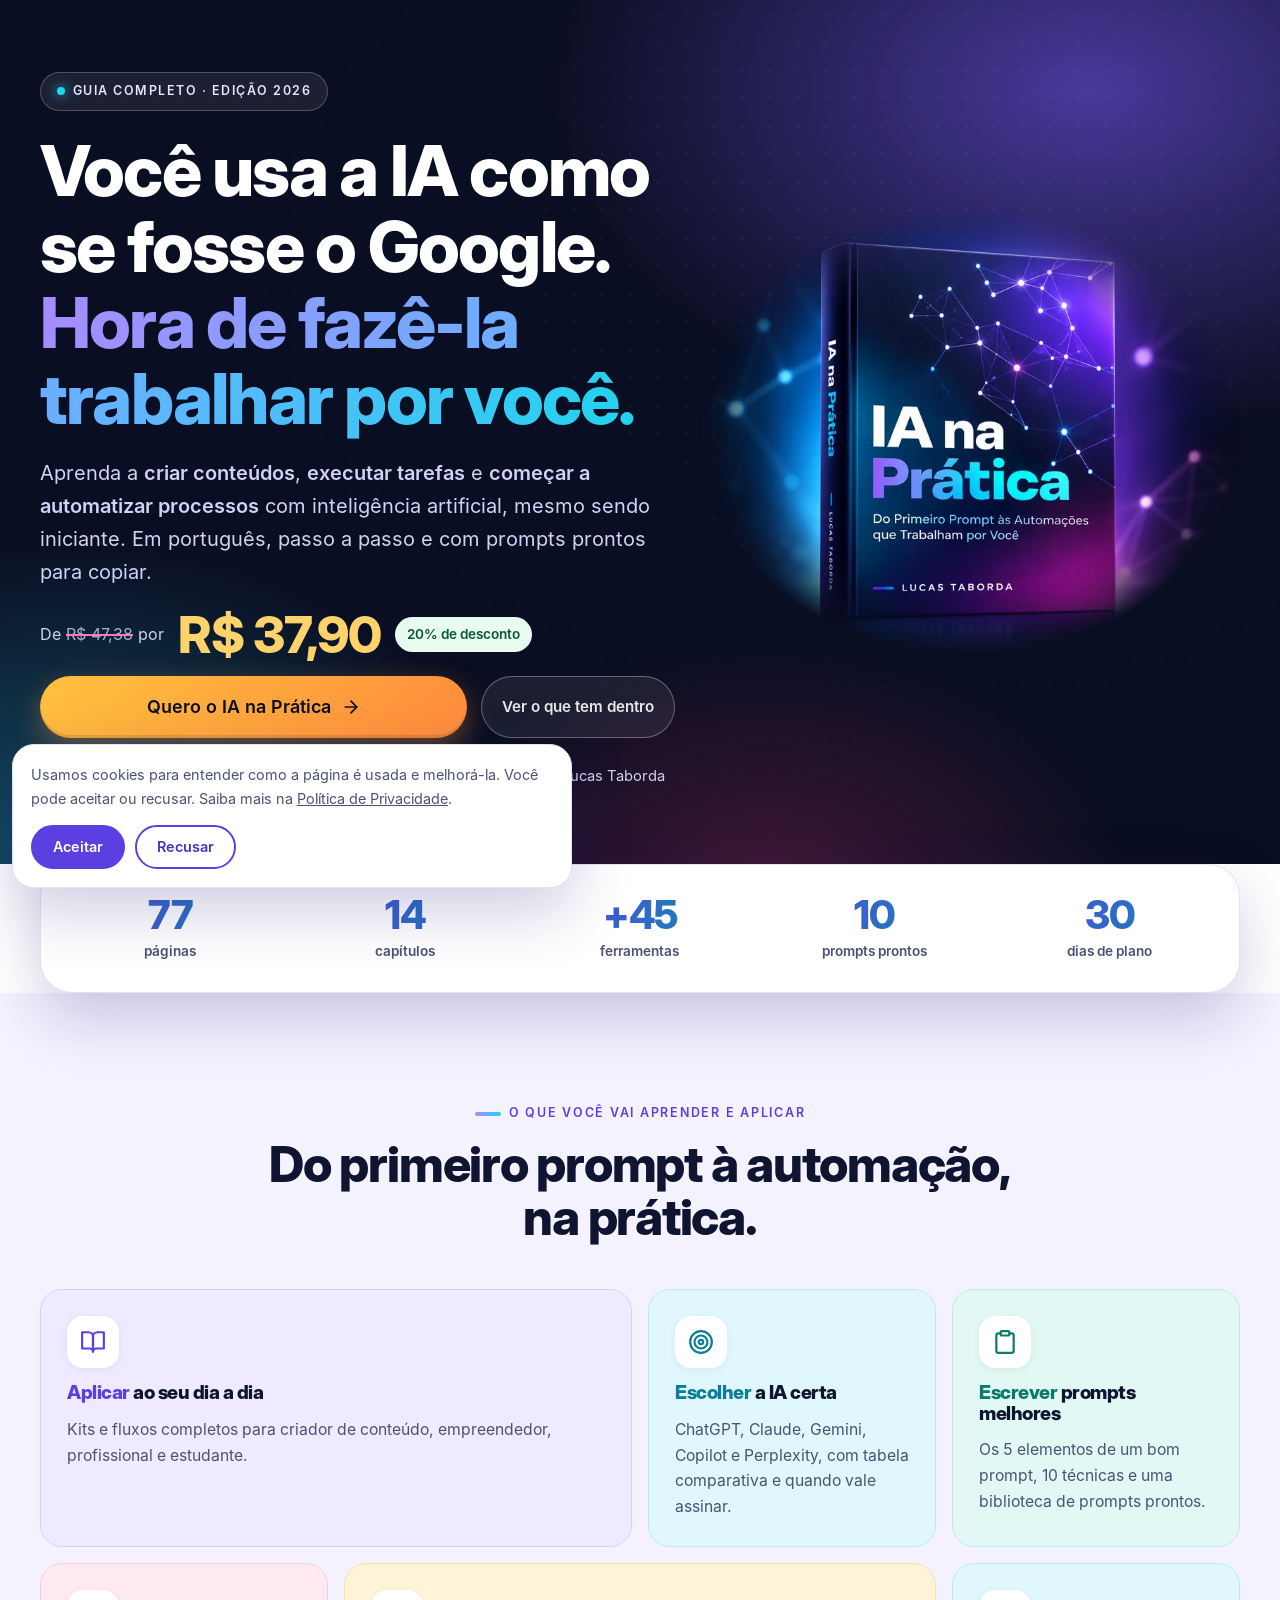
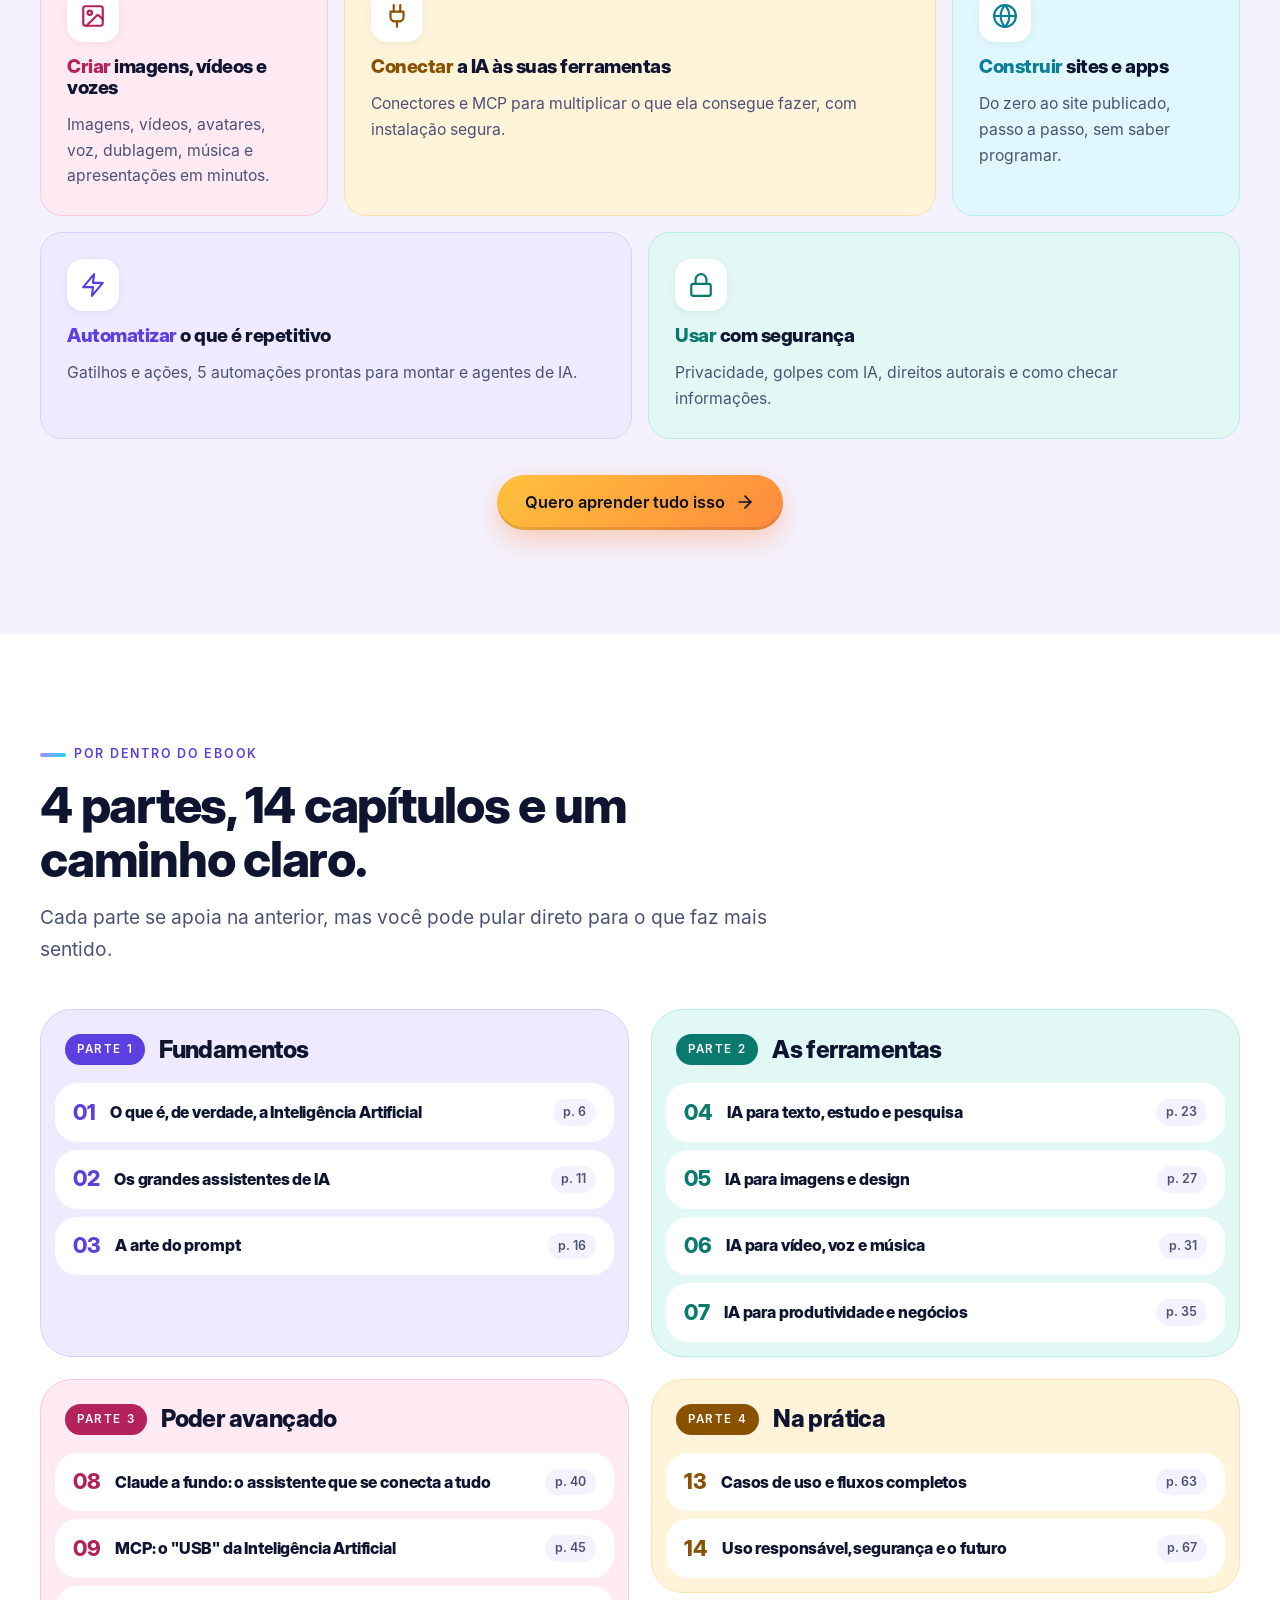
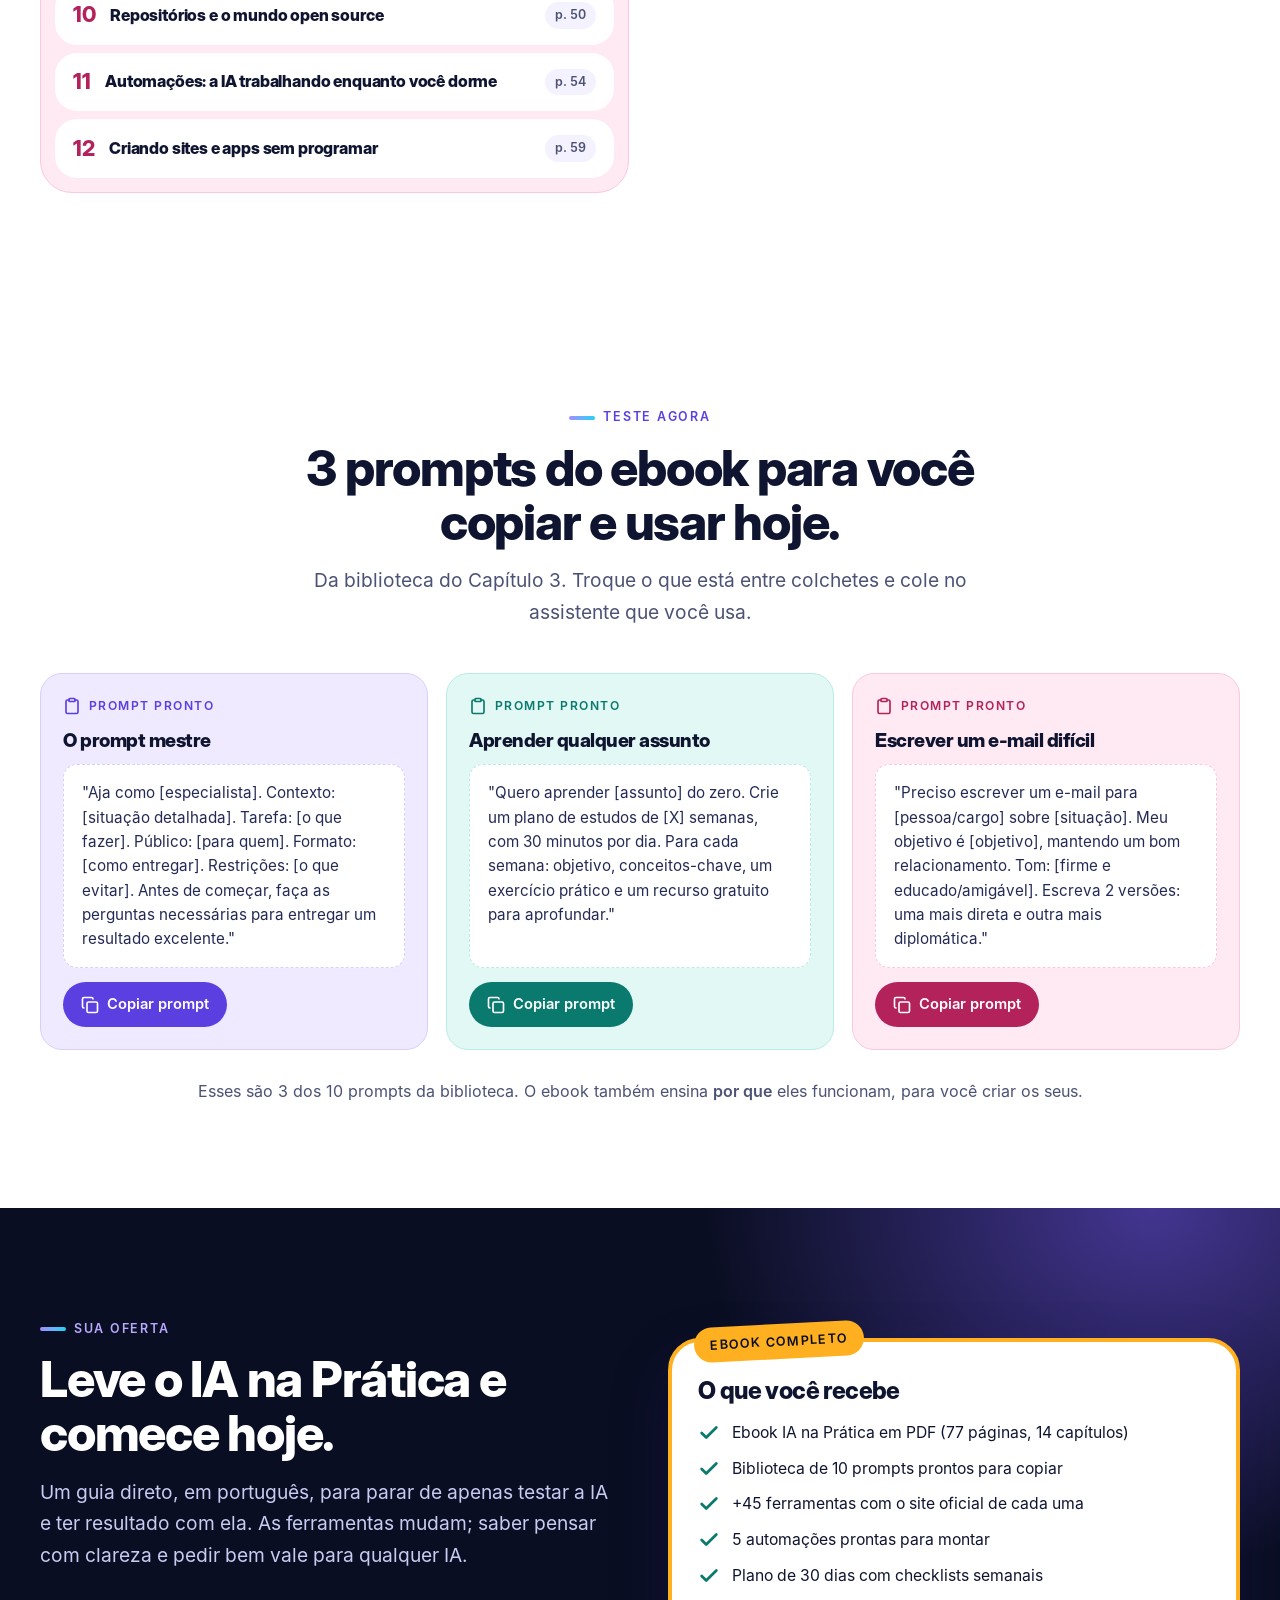
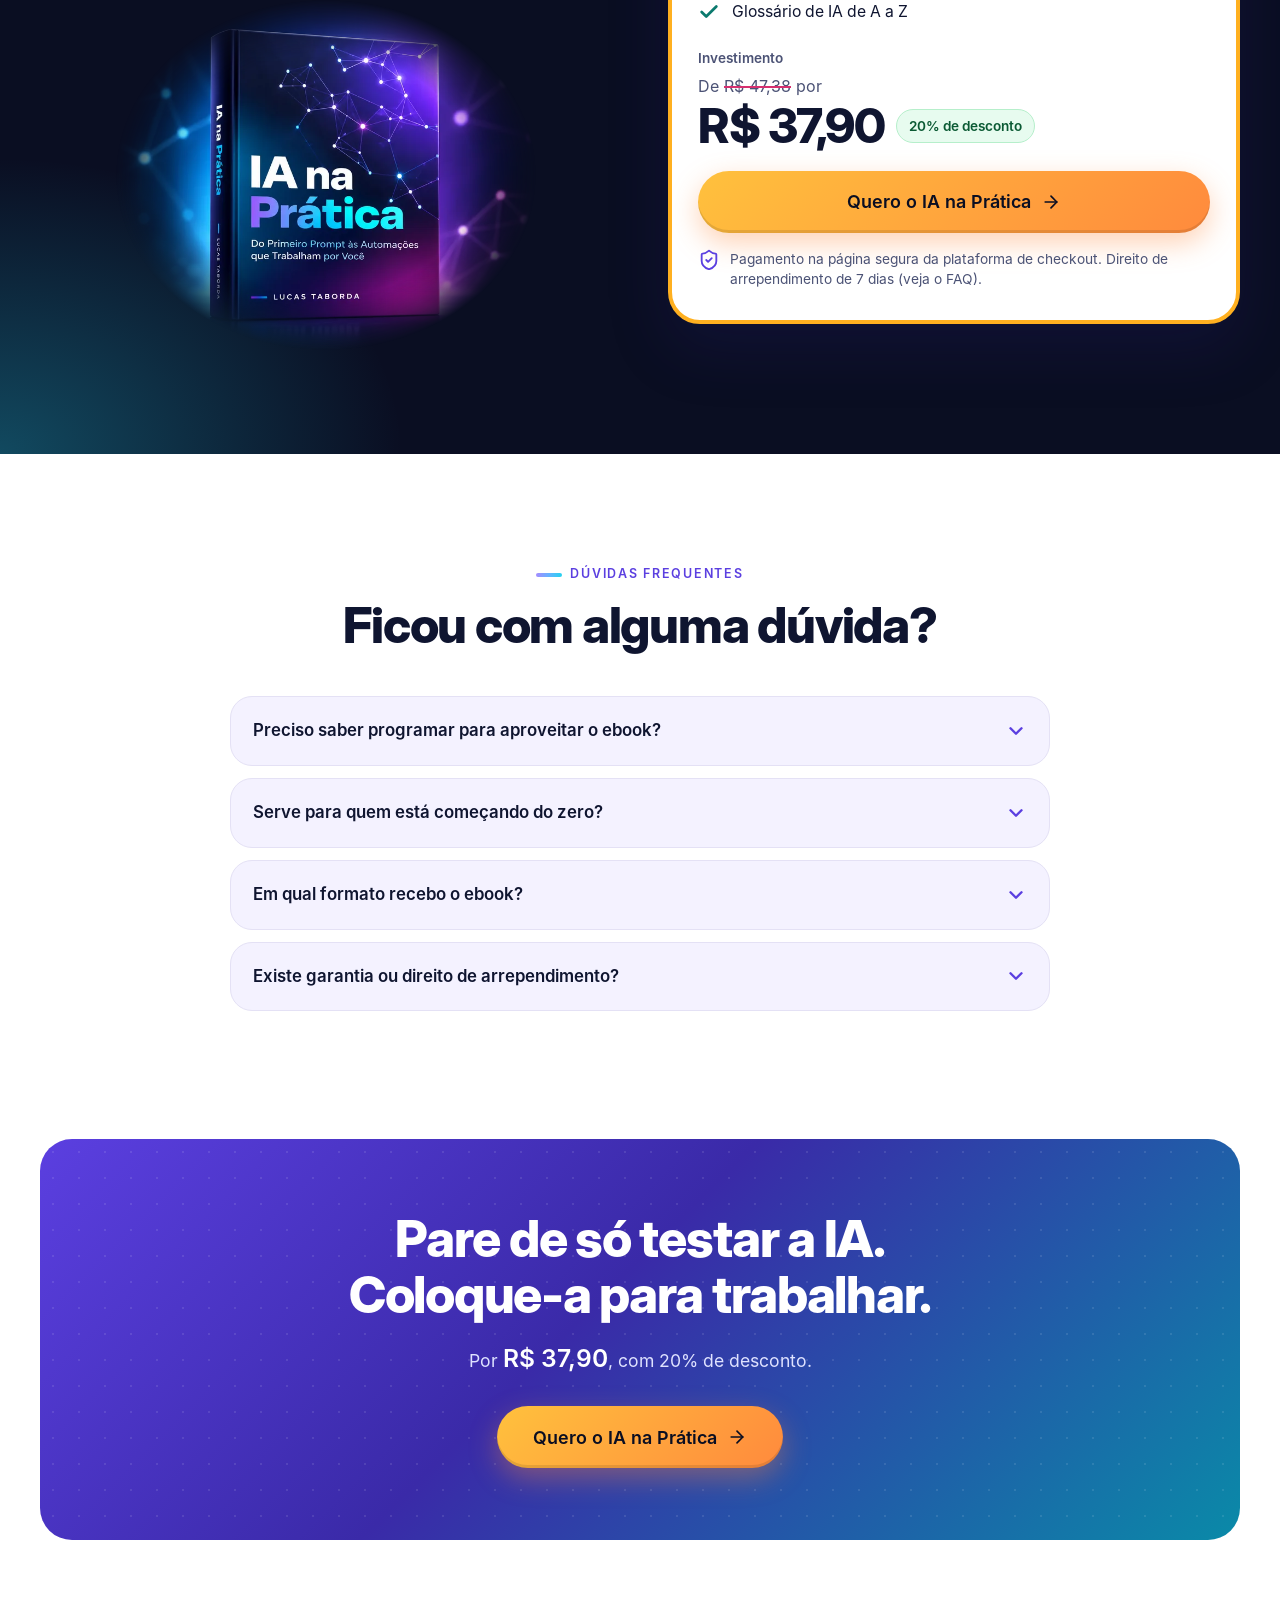
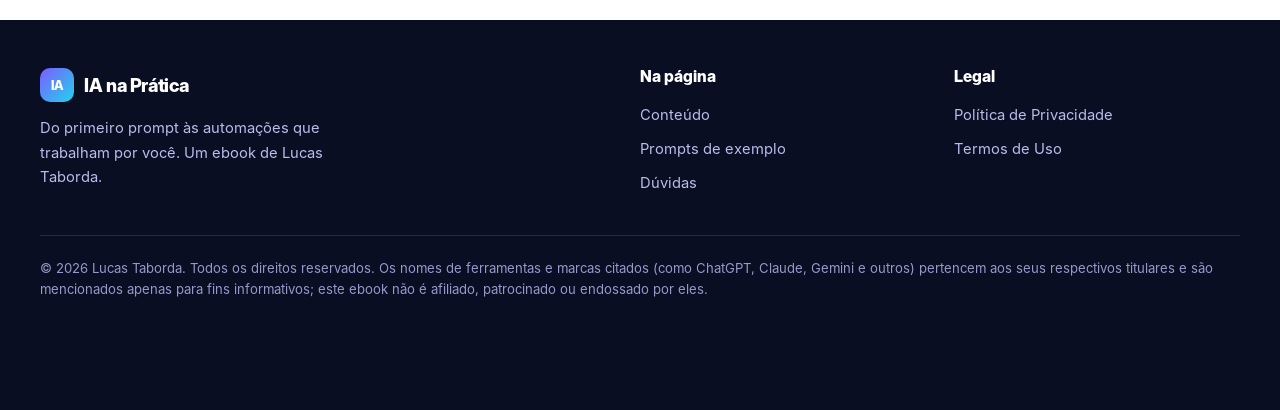
==== commit 3449e833: "Atualizacao da landing page" ====
--- a/index.html
+++ b/index.html
@@ -33,7 +33,7 @@
   <link rel="preload" as="image" type="image/webp" href="assets/img/hero-book-768.webp"
         imagesrcset="assets/img/hero-book-480.webp 480w, assets/img/hero-book-768.webp 768w, assets/img/hero-book-1080.webp 1080w"
         imagesizes="(min-width: 900px) 520px, 92vw" fetchpriority="high">
-  <link rel="stylesheet" href="assets/css/styles.css?v=20261022c">
+  <link rel="stylesheet" href="assets/css/styles.css?v=20261022d">
   <script>document.documentElement.className += ' js';</script>
 
   <script type="application/ld+json">
@@ -110,8 +110,6 @@
     <symbol id="i-file" viewBox="0 0 24 24"><path d="M15 2H6a2 2 0 0 0-2 2v16a2 2 0 0 0 2 2h12a2 2 0 0 0 2-2V7z"/><path d="M14 2v4a2 2 0 0 0 2 2h4"/><path d="M10 9H8"/><path d="M16 13H8"/><path d="M16 17H8"/></symbol>
   </svg>
 
-  <div class="topbar">Edição 2026 · Guia completo em PDF · <b>77 páginas</b> de IA aplicada</div>
-
 
   <main id="conteudo-principal">
 
@@ -121,25 +119,23 @@
         <div class="hero-copy">
           <span class="pill"><i aria-hidden="true"></i> Guia completo · Edição 2026</span>
           <h1 id="h1">Você usa a IA como se fosse o Google. <span class="grad-text">Hora de fazê-la trabalhar por você.</span></h1>
-          <p class="sub"><strong>IA na Prática</strong> leva você do primeiro prompt às automações que rodam sozinhas: assistentes, imagens, vídeo, Claude, MCP, sites sem programar e um plano de 30 dias para dominar tudo.</p>
+          <p class="sub">Aprenda a <strong>criar conteúdos</strong>, <strong>executar tarefas</strong> e <strong>começar a automatizar processos</strong> com inteligência artificial, mesmo sendo iniciante. Em português, passo a passo e com prompts prontos para copiar.</p>
+
+          <p class="hero-offer" data-price-wrap><span class="hero-price-from">De <s data-price-old>R$ 47,38</s> por</span> <strong data-price>R$ 37,90</strong> <span class="off" data-discount>20% de desconto</span></p>
 
           <div class="hero-ctas">
-            <a class="btn btn-cta btn-lg" href="#oferta" data-cta>Quero o IA na Prática <svg aria-hidden="true"><use href="#i-arrow"/></svg></a>
-            <a class="btn btn-ghost btn-lg" href="#conteudo">Ver o que tem dentro</a>
+            <a class="btn btn-cta btn-lg" href="#oferta" data-cta data-buy>Quero o IA na Prática <svg aria-hidden="true"><use href="#i-arrow"/></svg></a>
+            <a class="btn btn-ghost" href="#conteudo">Ver o que tem dentro</a>
           </div>
 
           <ul class="hero-points">
-            <li><svg aria-hidden="true" viewBox="0 0 24 24"><use href="#i-check"/></svg> 14 capítulos</li>
-            <li><svg aria-hidden="true" viewBox="0 0 24 24"><use href="#i-check"/></svg> Prompts prontos para copiar</li>
-            <li><svg aria-hidden="true" viewBox="0 0 24 24"><use href="#i-check"/></svg> Automações e MCP</li>
+            <li><svg aria-hidden="true" viewBox="0 0 24 24"><use href="#i-check"/></svg> Para quem está começando</li>
+            <li><svg aria-hidden="true" viewBox="0 0 24 24"><use href="#i-check"/></svg> Ebook em PDF, 77 páginas</li>
+            <li><svg aria-hidden="true" viewBox="0 0 24 24"><use href="#i-check"/></svg> Por Lucas Taborda</li>
           </ul>
-          <p class="hero-note">Ebook digital em PDF · por Lucas Taborda</p>
         </div>
 
         <div class="hero-art">
-          <span class="sticker s1">77 páginas</span>
-          <span class="sticker s2">+45 ferramentas</span>
-          <span class="sticker s3">Plano de 30 dias</span>
           <img src="assets/img/hero-book-768.webp"
                srcset="assets/img/hero-book-480.webp 480w, assets/img/hero-book-768.webp 768w, assets/img/hero-book-1080.webp 1080w"
                sizes="(min-width: 900px) 520px, 92vw"
@@ -170,50 +166,50 @@
     <section class="section benefits" id="beneficios" aria-labelledby="h-benef">
       <div class="container">
         <div class="section-head center reveal">
-          <span class="eyebrow">O que você vai conquistar</span>
-          <h2 class="h2" id="h-benef">Ao terminar a leitura, você vai saber:</h2>
+          <span class="eyebrow">O que você vai aprender e aplicar</span>
+          <h2 class="h2" id="h-benef">Do primeiro prompt à automação, na prática.</h2>
         </div>
 
         <div class="bento">
           <article class="b-card reveal wide" data-c="violet">
             <span class="ico"><svg aria-hidden="true" viewBox="0 0 24 24"><use href="#i-book"/></svg></span>
-            <h3><em>Entender</em> como a IA funciona</h3>
-            <p>Sem jargão, para saber quando confiar nela e quando desconfiar, incluindo alucinações e limites.</p>
+            <h3><em>Aplicar</em> ao seu dia a dia</h3>
+            <p>Kits e fluxos completos para criador de conteúdo, empreendedor, profissional e estudante.</p>
           </article>
           <article class="b-card reveal" data-c="cyan" style="--d:.05s">
             <span class="ico"><svg aria-hidden="true" viewBox="0 0 24 24"><use href="#i-target"/></svg></span>
             <h3><em>Escolher</em> a IA certa</h3>
-            <p>ChatGPT, Claude, Gemini e outros: qual usar em cada tarefa.</p>
+            <p>ChatGPT, Claude, Gemini, Copilot e Perplexity, com tabela comparativa e quando vale assinar.</p>
           </article>
           <article class="b-card reveal" data-c="teal" style="--d:.1s">
             <span class="ico"><svg aria-hidden="true" viewBox="0 0 24 24"><use href="#i-clip"/></svg></span>
             <h3><em>Escrever</em> prompts melhores</h3>
-            <p>Resultados profissionais, com biblioteca pronta para copiar.</p>
+            <p>Os 5 elementos de um bom prompt, 10 técnicas e uma biblioteca de prompts prontos.</p>
           </article>
           <article class="b-card reveal" data-c="pink">
             <span class="ico"><svg aria-hidden="true" viewBox="0 0 24 24"><use href="#i-image"/></svg></span>
             <h3><em>Criar</em> imagens, vídeos e vozes</h3>
-            <p>Imagens, vídeos, vozes, músicas e apresentações com as melhores ferramentas.</p>
+            <p>Imagens, vídeos, avatares, voz, dublagem, música e apresentações em minutos.</p>
           </article>
           <article class="b-card reveal wide" data-c="amber" style="--d:.05s">
             <span class="ico"><svg aria-hidden="true" viewBox="0 0 24 24"><use href="#i-plug"/></svg></span>
-            <h3><em>Conectar</em> a IA ao seu dia a dia</h3>
-            <p>Conectores e MCP para ligar a IA às suas ferramentas e multiplicar o que ela consegue fazer.</p>
+            <h3><em>Conectar</em> a IA às suas ferramentas</h3>
+            <p>Conectores e MCP para multiplicar o que ela consegue fazer, com instalação segura.</p>
           </article>
           <article class="b-card reveal" data-c="cyan">
             <span class="ico"><svg aria-hidden="true" viewBox="0 0 24 24"><use href="#i-globe"/></svg></span>
             <h3><em>Construir</em> sites e apps</h3>
-            <p>Sem saber programar.</p>
+            <p>Do zero ao site publicado, passo a passo, sem saber programar.</p>
           </article>
           <article class="b-card reveal wide" data-c="violet" style="--d:.1s">
             <span class="ico"><svg aria-hidden="true" viewBox="0 0 24 24"><use href="#i-zap"/></svg></span>
             <h3><em>Automatizar</em> o que é repetitivo</h3>
-            <p>Para que as tarefas trabalhem por você 24 horas por dia.</p>
+            <p>Gatilhos e ações, 5 automações prontas para montar e agentes de IA.</p>
           </article>
           <article class="b-card reveal wide" data-c="teal" style="--d:.05s">
             <span class="ico"><svg aria-hidden="true" viewBox="0 0 24 24"><use href="#i-lock"/></svg></span>
             <h3><em>Usar</em> com segurança</h3>
-            <p>Protegendo seus dados e sua reputação.</p>
+            <p>Privacidade, golpes com IA, direitos autorais e como checar informações.</p>
           </article>
         </div>
 
@@ -227,7 +223,7 @@
         <div class="section-head reveal">
           <span class="eyebrow">Por dentro do ebook</span>
           <h2 class="h2" id="h-cont">4 partes, 14 capítulos e um caminho claro.</h2>
-          <p class="lead">Cada parte se apoia na anterior, mas você pode pular direto para o que faz mais sentido. Os números ao lado de cada capítulo indicam a página inicial.</p>
+          <p class="lead">Cada parte se apoia na anterior, mas você pode pular direto para o que faz mais sentido.</p>
         </div>
 
         <div class="parts">
@@ -269,15 +265,6 @@
               <div class="chapter"><span class="n">14</span><h4>Uso responsável, segurança e o futuro</h4><span class="pg">p. 67</span><p>Privacidade, golpes com IA, direitos autorais e como checar informações.</p></div>
             </div>
           </article>
-
-        <aside class="bonus reveal" aria-labelledby="h-bonus">
-          <h3 id="h-bonus">Encerramento e bônus incluídos</h3>
-          <ul>
-            <li><svg aria-hidden="true" viewBox="0 0 24 24"><use href="#i-check"/></svg><div>Seu plano de 30 dias para dominar a IA <span>Quatro semanas de tarefas práticas, p. 71</span></div></li>
-            <li><svg aria-hidden="true" viewBox="0 0 24 24"><use href="#i-check"/></svg><div>Glossário de IA de A a Z <span>Os termos explicados sem complicação, p. 73</span></div></li>
-            <li><svg aria-hidden="true" viewBox="0 0 24 24"><use href="#i-check"/></svg><div>Ferramentas citadas no ebook <span>Lista organizada por categoria com o site oficial de cada uma, p. 75</span></div></li>
-          </ul>
-        </aside>
           </div>
         </div>
       </div>
@@ -291,7 +278,7 @@
         <div class="section-head center reveal">
           <span class="eyebrow">Teste agora</span>
           <h2 class="h2" id="h-prompts">3 prompts do ebook para você copiar e usar hoje.</h2>
-          <p class="lead">Um gostinho da biblioteca do Capítulo 3. Troque o que está entre colchetes e cole no assistente de IA que você usa.</p>
+          <p class="lead">Da biblioteca do Capítulo 3. Troque o que está entre colchetes e cole no assistente que você usa.</p>
         </div>
 
         <div class="prompt-grid">
@@ -328,7 +315,7 @@
         <div>
           <span class="eyebrow" style="color:#b9a8ff">Sua oferta</span>
           <h2 class="h2" id="h-oferta">Leve o IA na Prática e comece hoje.</h2>
-          <p class="lead" style="margin-top:16px">Um guia direto, em português, para quem quer parar de apenas testar a IA e começar a ter resultado com ela. Ferramentas vão mudar; quem sabe pensar com clareza e pedir bem domina qualquer IA que surgir.</p>
+          <p class="lead" style="margin-top:16px">Um guia direto, em português, para parar de apenas testar a IA e ter resultado com ela. As ferramentas mudam; saber pensar com clareza e pedir bem vale para qualquer IA.</p>
           <div class="offer-art" style="margin-top:28px">
             <img src="assets/img/hero-book-480.webp" srcset="assets/img/hero-book-480.webp 480w, assets/img/hero-book-768.webp 768w" sizes="(min-width: 900px) 420px, 90vw" width="480" height="400" loading="lazy" alt="Capa do ebook IA na Prática em 3D">
           </div>
@@ -350,7 +337,7 @@
 
           <a class="btn btn-cta btn-lg" id="buy" href="#oferta" data-cta data-buy>Quero o IA na Prática <svg aria-hidden="true"><use href="#i-arrow"/></svg></a>
 
-          <p class="secure"><svg aria-hidden="true" viewBox="0 0 24 24"><use href="#i-shield"/></svg><span>Pagamento feito na página segura da plataforma de checkout. Compras online no Brasil contam com o direito de arrependimento de 7 dias (Código de Defesa do Consumidor, art. 49).</span></p>
+          <p class="secure"><svg aria-hidden="true" viewBox="0 0 24 24"><use href="#i-shield"/></svg><span>Pagamento na página segura da plataforma de checkout. Direito de arrependimento de 7 dias (veja o FAQ).</span></p>
         </div>
       </div>
     </section>
@@ -380,7 +367,7 @@
       <div class="container">
         <div class="final-card reveal">
           <h2 id="h-final">Pare de só testar a IA. Coloque-a para trabalhar.</h2>
-          <p>Do primeiro prompt às automações, em um único guia prático, em português.</p>
+          <p>Por <strong data-price>R$ 37,90</strong>, com <span data-discount>20% de desconto</span>.</p>
           <a class="btn btn-cta btn-lg" href="#oferta" data-cta>Quero o IA na Prática <svg aria-hidden="true"><use href="#i-arrow"/></svg></a>
         </div>
       </div>
@@ -424,7 +411,7 @@
     <div class="row"><button type="button" id="cookie-ok">Aceitar</button><button type="button" id="cookie-no" class="alt">Recusar</button></div>
   </div>
 
-  <script src="assets/js/config.js?v=20261022c"></script>
-  <script src="assets/js/main.js?v=20261022c" defer></script>
+  <script src="assets/js/config.js?v=20261022d"></script>
+  <script src="assets/js/main.js?v=20261022d" defer></script>
 </body>
 </html>
--- a/assets/css/styles.css
+++ b/assets/css/styles.css
@@ -466,3 +466,11 @@
 /* ---------- Versão enxuta: capítulos só com título ---------- */
 .chapter p { display: none; }
 .chapter { align-items: center; }
+
+/* ---------- Primeira dobra: preço em destaque ---------- */
+.hero-offer { align-items: center; gap: 4px 14px; margin-top: 20px; font-size: 1rem; }
+.hero-offer strong { font-size: clamp(2.4rem, 7vw, 3.2rem); line-height: 1; color: #ffd36b; }
+.hero-offer .off { font-size: .85rem; padding: 6px 12px; }
+.hero-ctas .btn-ghost { flex: 0 1 auto; min-height: 48px; padding-inline: 20px; font-size: .95rem; opacity: .9; }
+.hero-ctas .btn-cta { flex: 1 1 280px; }
+.final-card p strong { color: #fff; font-size: 1.4em; }
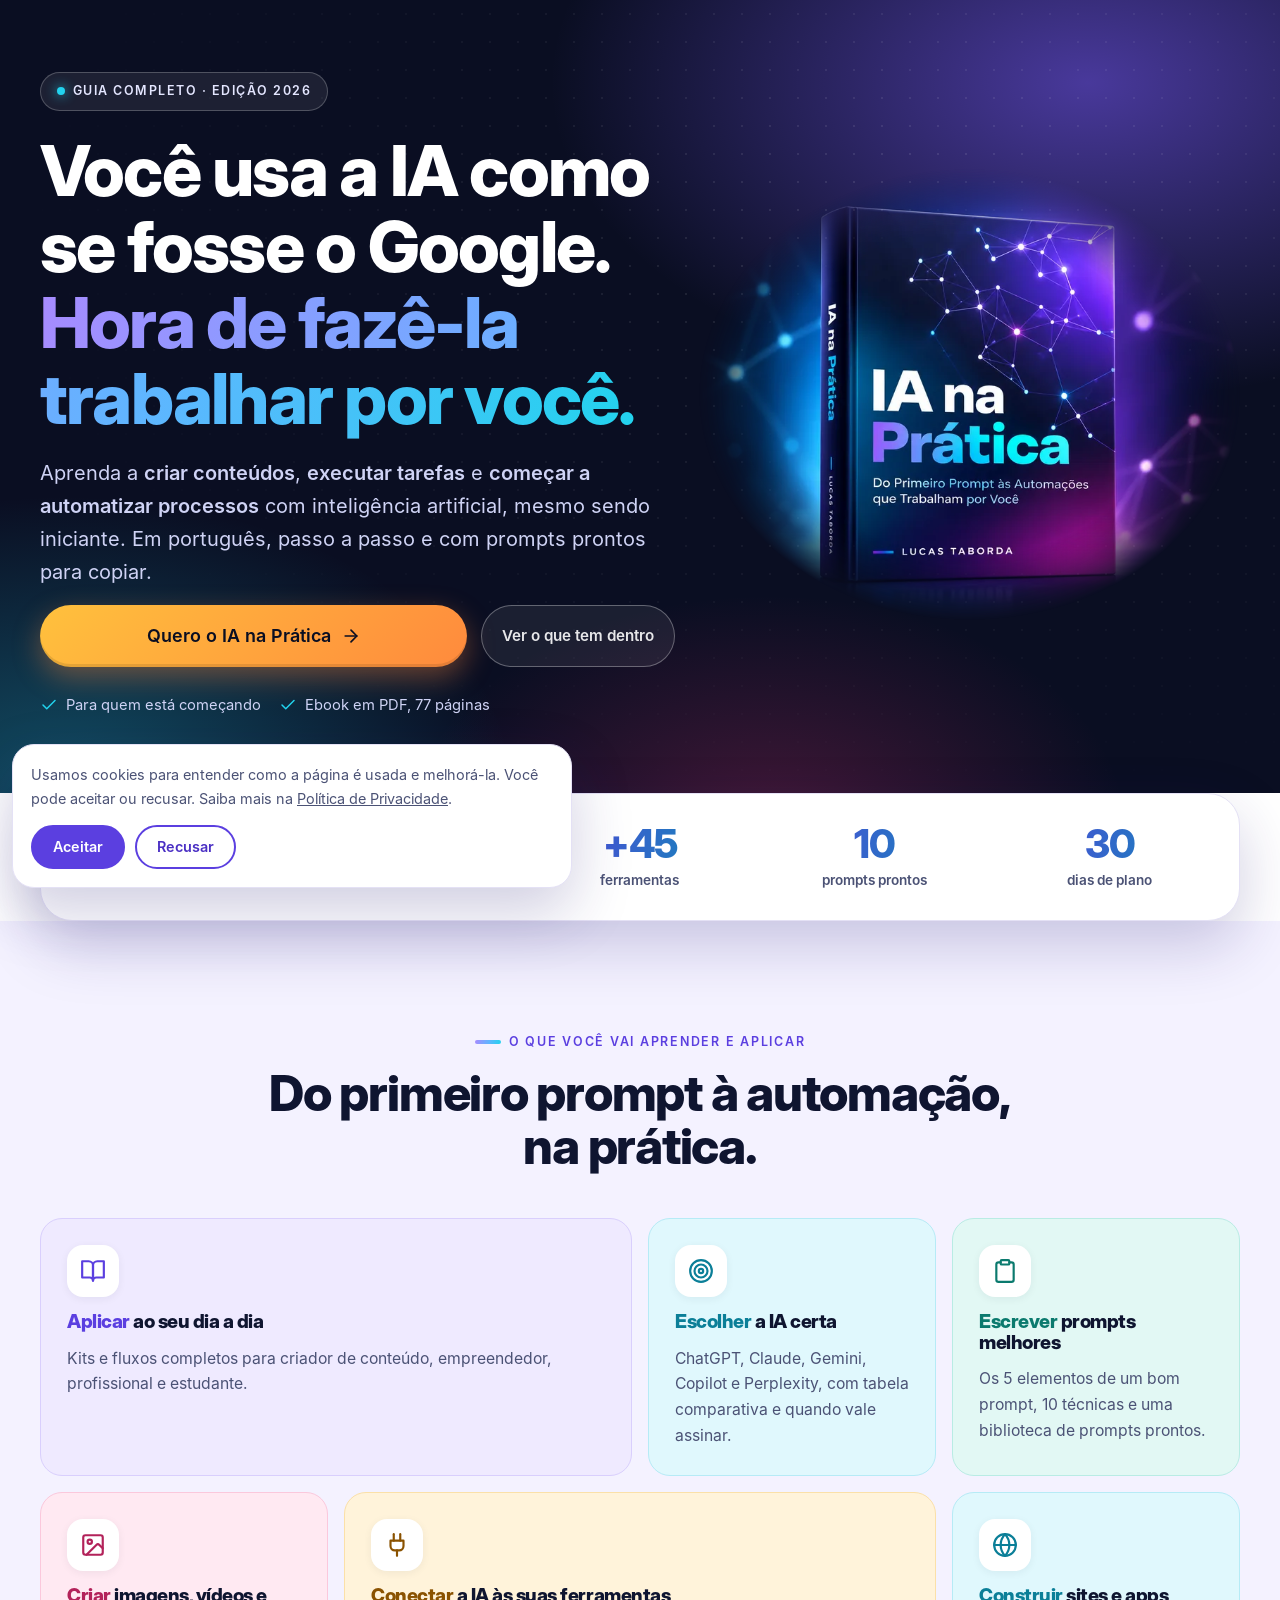
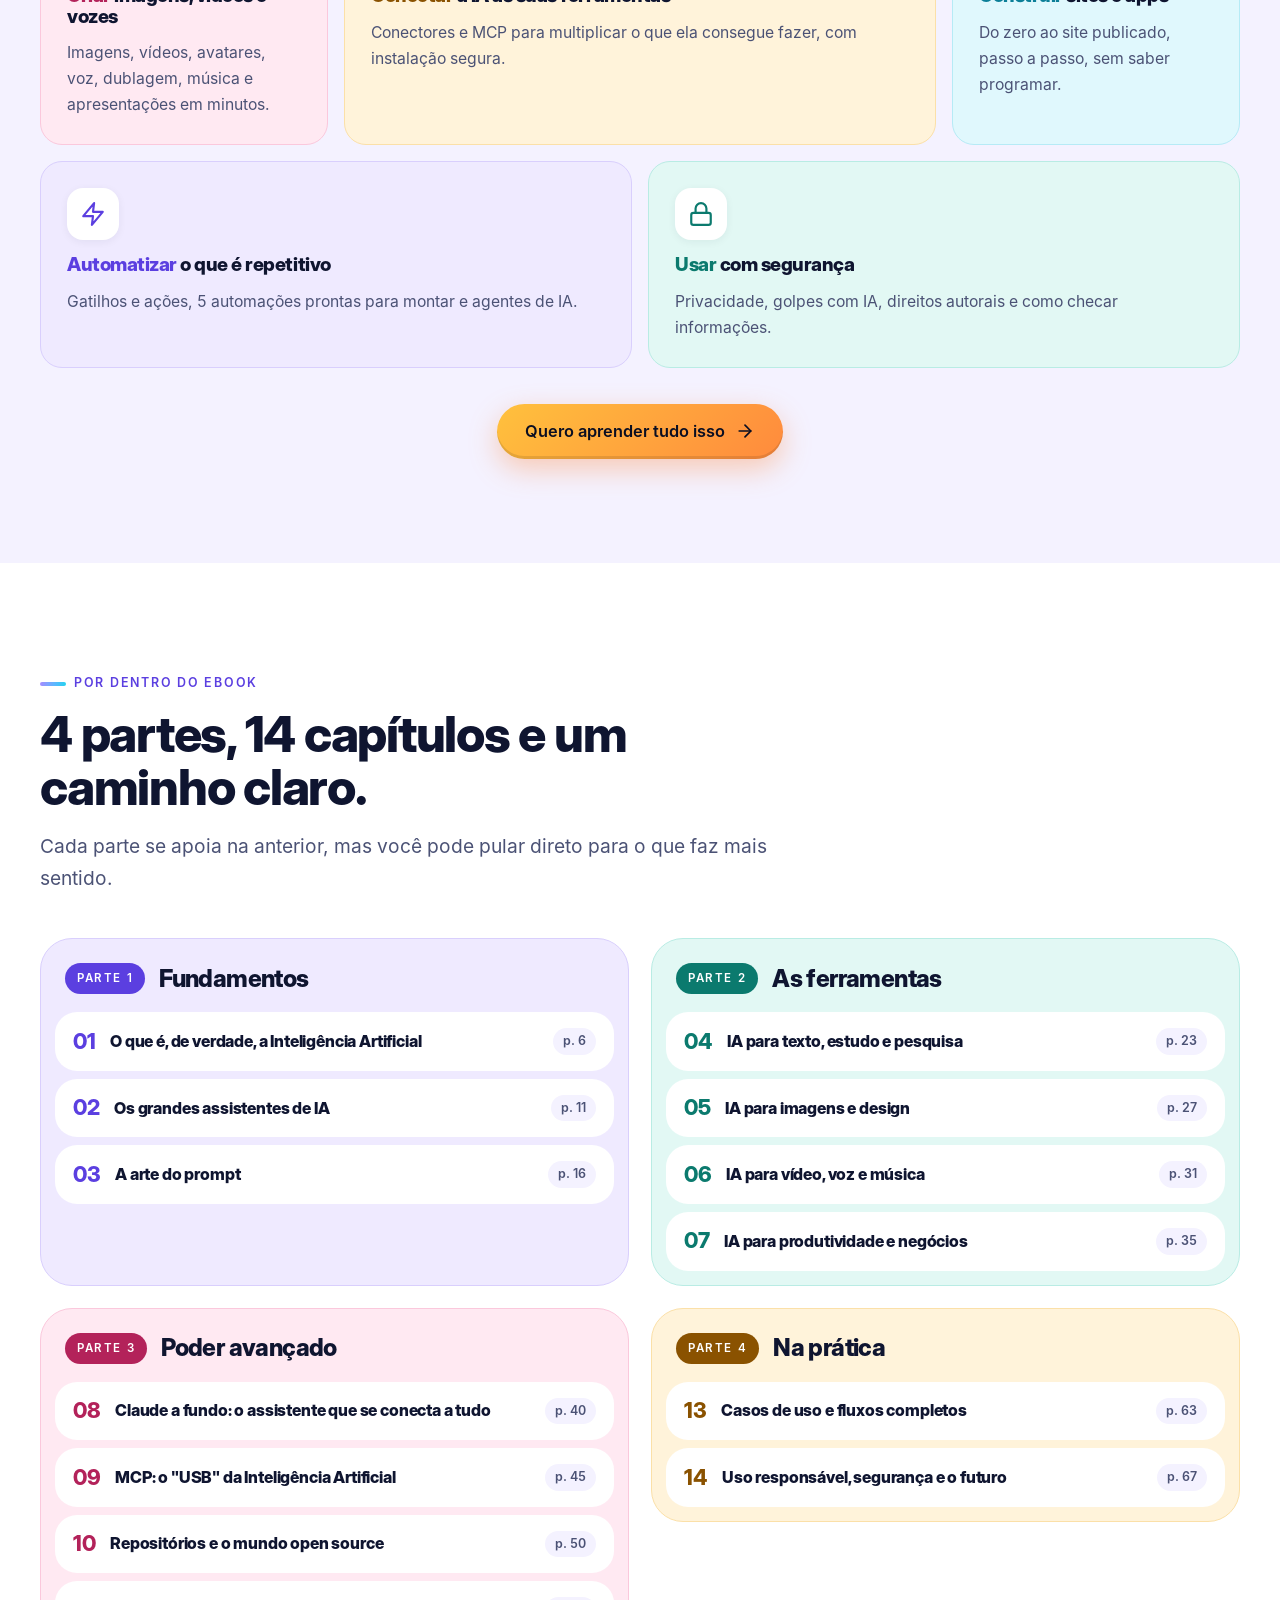
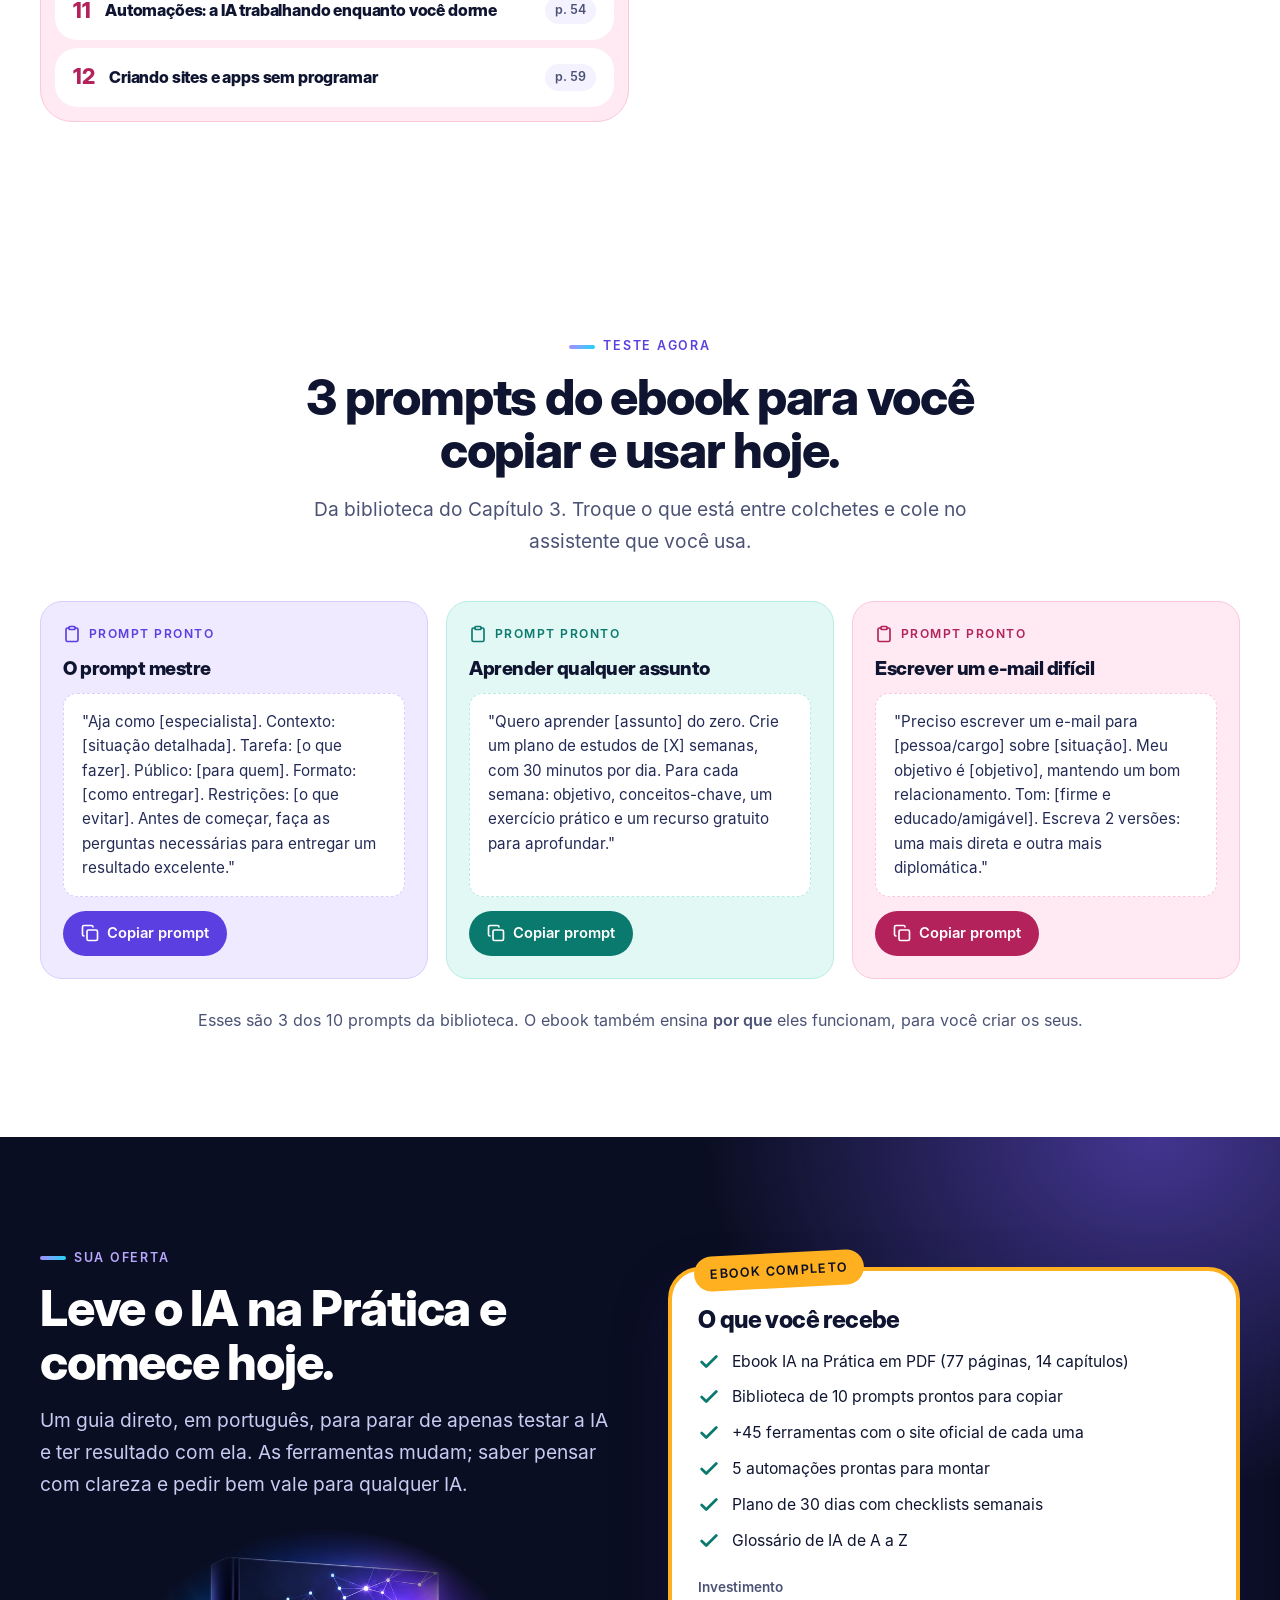
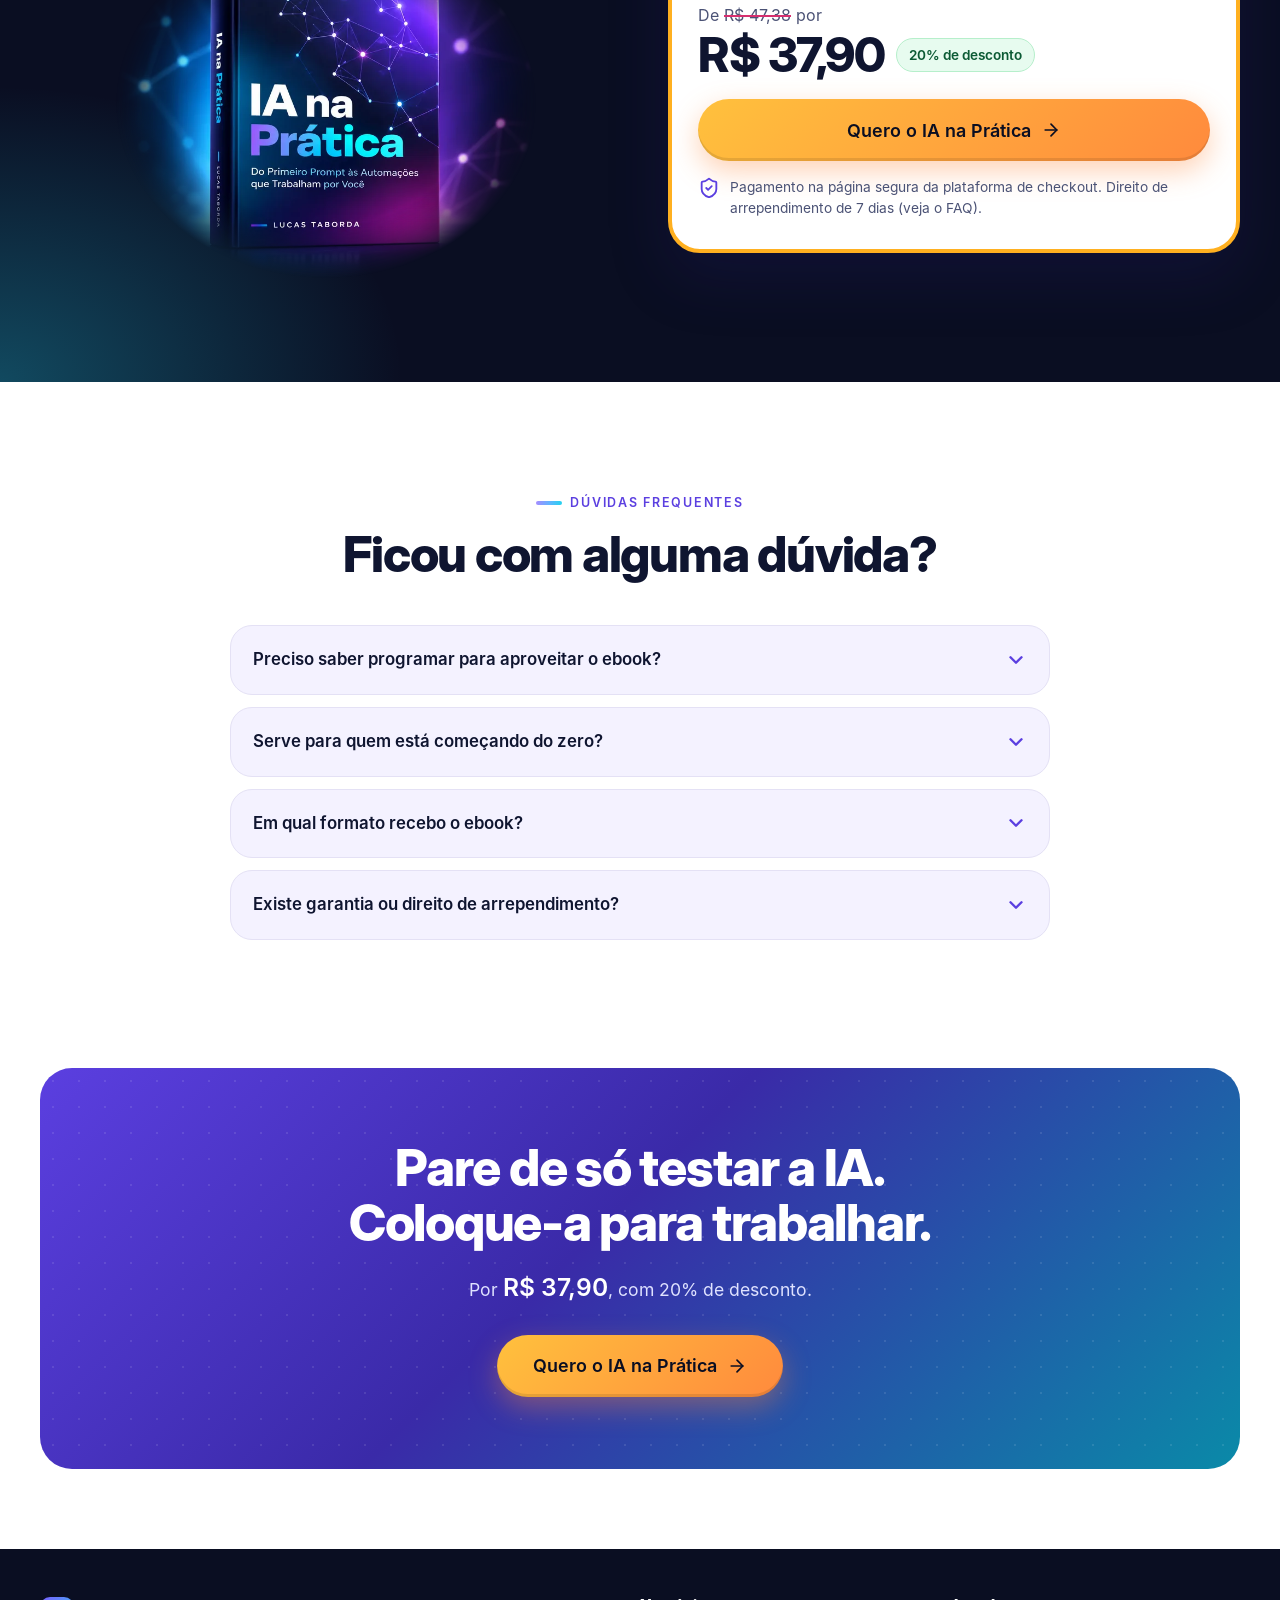
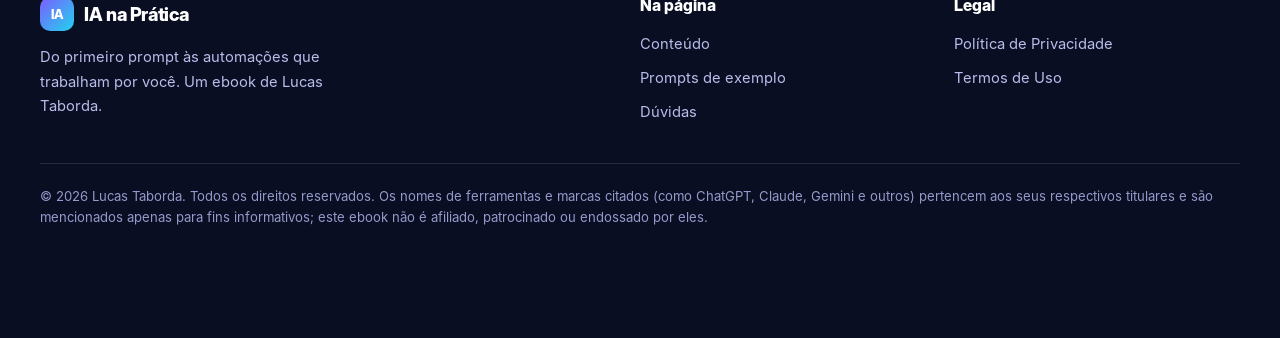
==== commit 5d4a9798: "Atualizacao da landing page" ====
--- a/index.html
+++ b/index.html
@@ -33,7 +33,7 @@
   <link rel="preload" as="image" type="image/webp" href="assets/img/hero-book-768.webp"
         imagesrcset="assets/img/hero-book-480.webp 480w, assets/img/hero-book-768.webp 768w, assets/img/hero-book-1080.webp 1080w"
         imagesizes="(min-width: 900px) 520px, 92vw" fetchpriority="high">
-  <link rel="stylesheet" href="assets/css/styles.css?v=20261022d">
+  <link rel="stylesheet" href="assets/css/styles.css?v=20261022f">
   <script>document.documentElement.className += ' js';</script>
 
   <script type="application/ld+json">
@@ -121,8 +121,6 @@
           <h1 id="h1">Você usa a IA como se fosse o Google. <span class="grad-text">Hora de fazê-la trabalhar por você.</span></h1>
           <p class="sub">Aprenda a <strong>criar conteúdos</strong>, <strong>executar tarefas</strong> e <strong>começar a automatizar processos</strong> com inteligência artificial, mesmo sendo iniciante. Em português, passo a passo e com prompts prontos para copiar.</p>
 
-          <p class="hero-offer" data-price-wrap><span class="hero-price-from">De <s data-price-old>R$ 47,38</s> por</span> <strong data-price>R$ 37,90</strong> <span class="off" data-discount>20% de desconto</span></p>
-
           <div class="hero-ctas">
             <a class="btn btn-cta btn-lg" href="#oferta" data-cta data-buy>Quero o IA na Prática <svg aria-hidden="true"><use href="#i-arrow"/></svg></a>
             <a class="btn btn-ghost" href="#conteudo">Ver o que tem dentro</a>
@@ -131,7 +129,6 @@
           <ul class="hero-points">
             <li><svg aria-hidden="true" viewBox="0 0 24 24"><use href="#i-check"/></svg> Para quem está começando</li>
             <li><svg aria-hidden="true" viewBox="0 0 24 24"><use href="#i-check"/></svg> Ebook em PDF, 77 páginas</li>
-            <li><svg aria-hidden="true" viewBox="0 0 24 24"><use href="#i-check"/></svg> Por Lucas Taborda</li>
           </ul>
         </div>
 
@@ -411,7 +408,7 @@
     <div class="row"><button type="button" id="cookie-ok">Aceitar</button><button type="button" id="cookie-no" class="alt">Recusar</button></div>
   </div>
 
-  <script src="assets/js/config.js?v=20261022d"></script>
-  <script src="assets/js/main.js?v=20261022d" defer></script>
+  <script src="assets/js/config.js?v=20261022f"></script>
+  <script src="assets/js/main.js?v=20261022f" defer></script>
 </body>
 </html>
